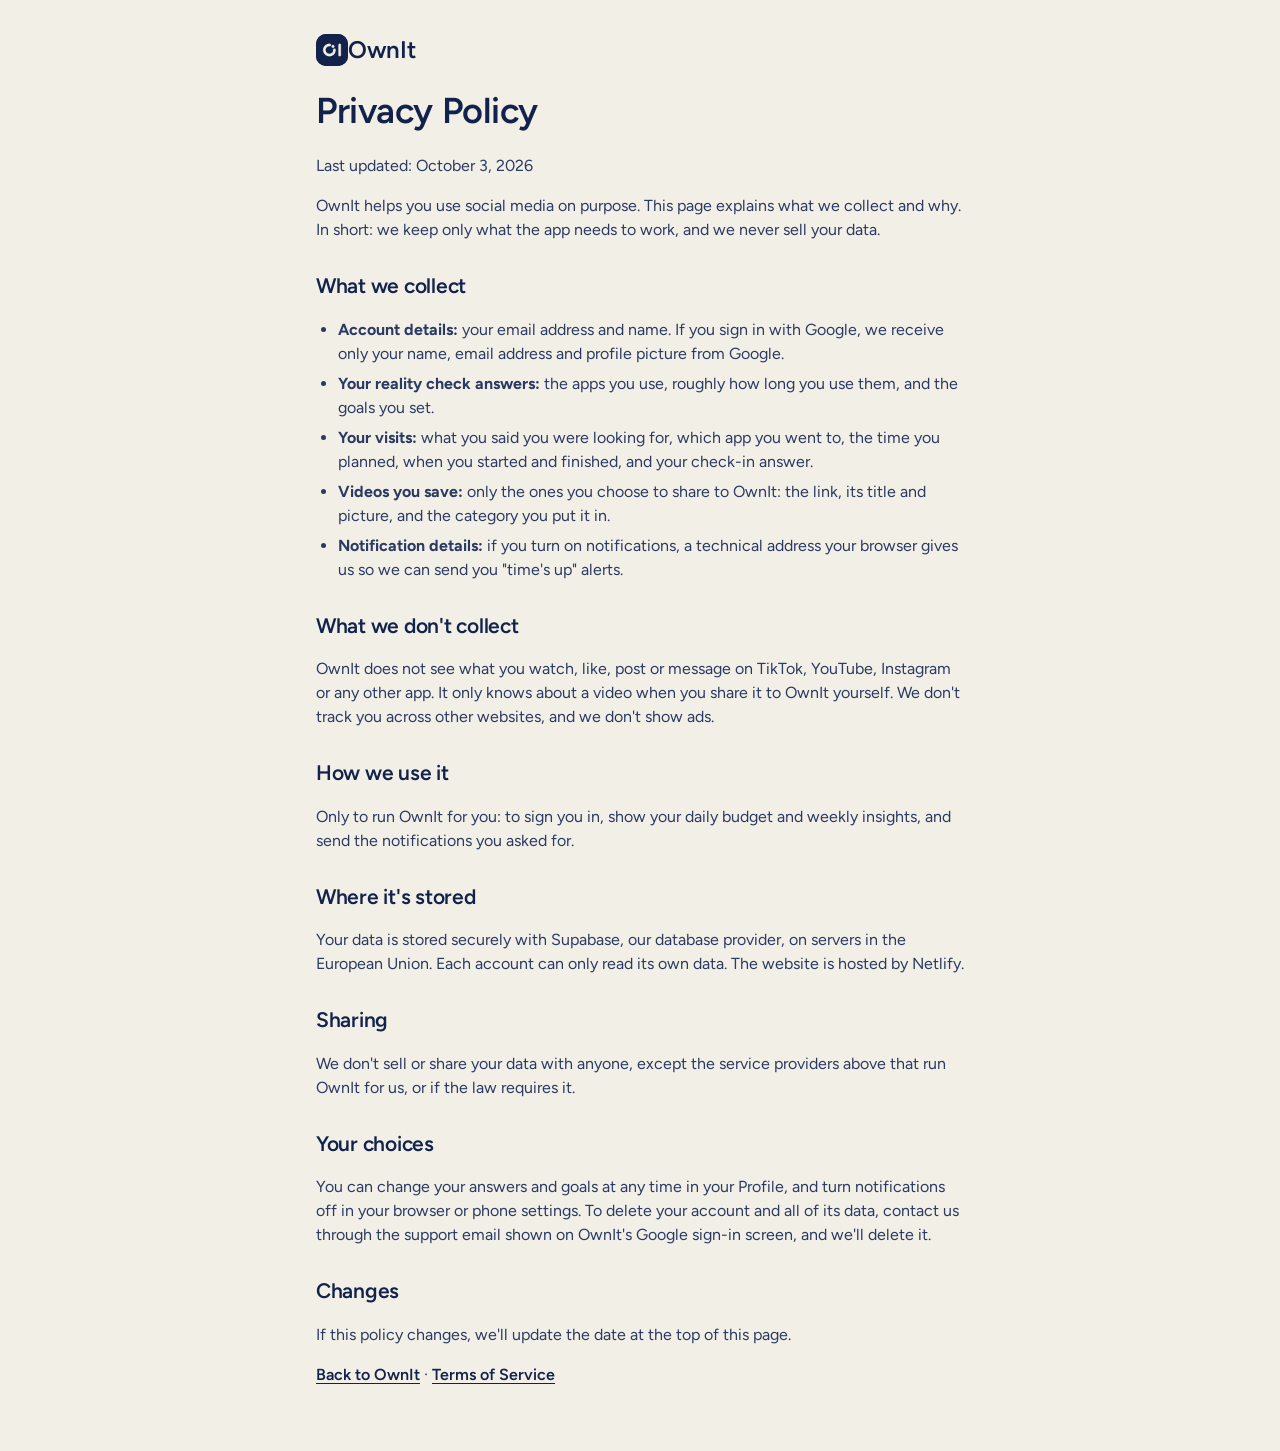
==== privacy.html @ 87439745 "OwnIt website: new look, moved from Netlify" ====
<!doctype html>
<html lang="en">
<head>
  <meta charset="utf-8">
  <meta name="viewport" content="width=device-width, initial-scale=1">
  <title>Privacy Policy · OwnIt</title>
  <link rel="icon" href="icon-192.png">
  <link rel="stylesheet" href="https://fonts.googleapis.com/css2?family=Fraunces:ital,opsz,wght@0,9..144,400;0,9..144,500;0,9..144,600;1,9..144,500&family=Figtree:wght@400;500;600;700&family=DM+Mono:wght@400;500&display=swap">
  <link rel="stylesheet" href="styles.css">
  <style>
    .doc { max-width: 680px; margin: 0 auto; padding: 32px 16px 64px; display: flex; flex-direction: column; gap: 16px; }
    .doc h1 { font-size: 36px; } .doc h2 { font-size: 21px; margin-top: 12px; }
    .doc p, .doc li { color: var(--ink-2); } .doc ul { margin: 0; padding-left: 22px; display: grid; gap: 6px; }
  </style>
</head>
<body>
  <main class="doc">
    <a class="logo" href="./"><span class="logo-mark"><img src="icon-192.png" alt="" width="32" height="32" style="border-radius:10px"></span>OwnIt</a>
    <h1>Privacy Policy</h1>
    <p class="muted">Last updated: October 3, 2026</p>
    <p>OwnIt helps you use social media on purpose. This page explains what we collect and why. In short: we keep only what the app needs to work, and we never sell your data.</p>

    <h2>What we collect</h2>
    <ul>
      <li><b>Account details:</b> your email address and name. If you sign in with Google, we receive only your name, email address and profile picture from Google.</li>
      <li><b>Your reality check answers:</b> the apps you use, roughly how long you use them, and the goals you set.</li>
      <li><b>Your visits:</b> what you said you were looking for, which app you went to, the time you planned, when you started and finished, and your check-in answer.</li>
      <li><b>Videos you save:</b> only the ones you choose to share to OwnIt: the link, its title and picture, and the category you put it in.</li>
      <li><b>Notification details:</b> if you turn on notifications, a technical address your browser gives us so we can send you "time's up" alerts.</li>
    </ul>

    <h2>What we don't collect</h2>
    <p>OwnIt does not see what you watch, like, post or message on TikTok, YouTube, Instagram or any other app. It only knows about a video when you share it to OwnIt yourself. We don't track you across other websites, and we don't show ads.</p>

    <h2>How we use it</h2>
    <p>Only to run OwnIt for you: to sign you in, show your daily budget and weekly insights, and send the notifications you asked for.</p>

    <h2>Where it's stored</h2>
    <p>Your data is stored securely with Supabase, our database provider, on servers in the European Union. Each account can only read its own data. The website is hosted by Netlify.</p>

    <h2>Sharing</h2>
    <p>We don't sell or share your data with anyone, except the service providers above that run OwnIt for us, or if the law requires it.</p>

    <h2>Your choices</h2>
    <p>You can change your answers and goals at any time in your Profile, and turn notifications off in your browser or phone settings. To delete your account and all of its data, contact us through the support email shown on OwnIt's Google sign-in screen, and we'll delete it.</p>

    <h2>Changes</h2>
    <p>If this policy changes, we'll update the date at the top of this page.</p>
    <p><a class="linkish" href="./">Back to OwnIt</a> · <a class="linkish" href="terms.html">Terms of Service</a></p>
  </main>
</body>
</html>
---- styles.css ----
:root {
  --bg: #F3F6F5;
  --surface: #FFFFFF;
  --surface-2: #EAF0EE;
  --surface-3: #DCE5E2;
  --ink: #0E1A18;
  --ink-2: #33433F;
  --muted: #62716C;
  --line: #D5DEDA;
  --brand: #0C6B65;
  --brand-hover: #09554F;
  --brand-ink: #FFFFFF;
  --brand-soft: #D2E9E5;
  --deep: #0A2E2C;
  --deep-2: #0F3B38;
  --deep-ink: #E8F3F0;
  --deep-muted: #9BBEB7;
  --sun: #C98118;
  --sun-soft: #FBEAD0;
  --good: #1E8A52;
  --mid: #CF8619;
  --bad: #C4473A;
  --bad-soft: #F8DEDA;
  --shadow-sm: 0 1px 2px rgba(14, 26, 24, .06);
  --shadow: 0 1px 2px rgba(14, 26, 24, .04), 0 18px 40px -20px rgba(10, 46, 44, .25);
  --display: "Fraunces", "Georgia", "Times New Roman", serif;
  --body: "Figtree", "Helvetica Neue", "Segoe UI", system-ui, sans-serif;
  --mono: "DM Mono", ui-monospace, "SFMono-Regular", Menlo, Consolas, monospace;
  --r-lg: 26px;
  --r: 16px;
  --r-sm: 12px;
}
@media (prefers-color-scheme: dark) {
  :root:not([data-theme="light"]) {
    color-scheme: dark;
    --bg: #0A1110;
    --surface: #111B19;
    --surface-2: #172321;
    --surface-3: #203029;
    --ink: #E6EFEC;
    --ink-2: #BCCBC6;
    --muted: #8A9C96;
    --line: #243431;
    --brand: #3FC2B2;
    --brand-hover: #62D4C6;
    --brand-ink: #04110F;
    --brand-soft: #12332F;
    --deep: #0C2523;
    --deep-2: #11302D;
    --deep-ink: #E8F3F0;
    --deep-muted: #8FB2AB;
    --sun: #F0B155;
    --sun-soft: #3A2A13;
    --good: #4FC985;
    --mid: #F0B155;
    --bad: #E57B6B;
    --bad-soft: #3A1C18;
    --shadow-sm: 0 1px 2px rgba(0, 0, 0, .35);
    --shadow: 0 1px 2px rgba(0, 0, 0, .3), 0 18px 40px -20px rgba(0, 0, 0, .7);
  }
}
:root[data-theme="dark"] {
  color-scheme: dark;
  --bg: #0A1110;
  --surface: #111B19;
  --surface-2: #172321;
  --surface-3: #203029;
  --ink: #E6EFEC;
  --ink-2: #BCCBC6;
  --muted: #8A9C96;
  --line: #243431;
  --brand: #3FC2B2;
  --brand-hover: #62D4C6;
  --brand-ink: #04110F;
  --brand-soft: #12332F;
  --deep: #0C2523;
  --deep-2: #11302D;
  --deep-ink: #E8F3F0;
  --deep-muted: #8FB2AB;
  --sun: #F0B155;
  --sun-soft: #3A2A13;
  --good: #4FC985;
  --mid: #F0B155;
  --bad: #E57B6B;
  --bad-soft: #3A1C18;
  --shadow-sm: 0 1px 2px rgba(0, 0, 0, .35);
  --shadow: 0 1px 2px rgba(0, 0, 0, .3), 0 18px 40px -20px rgba(0, 0, 0, .7);
}

*, *::before, *::after { box-sizing: border-box; }
[hidden] { display: none !important; }
html, body { height: 100%; }
#root { min-height: 100%; display: flex; flex-direction: column; }
#root > .auth, #root > .shell, #root > .center-screen { flex: 1; }
body {
  margin: 0;
  background: var(--bg);
  color: var(--ink);
  font-family: var(--body);
  font-size: 16px;
  line-height: 1.5;
  -webkit-font-smoothing: antialiased;
}
h1, h2, h3 { font-family: var(--display); font-weight: 600; margin: 0; text-wrap: balance; letter-spacing: -0.02em; font-optical-sizing: auto; }
p { margin: 0; }
button, input, textarea, a { font: inherit; color: inherit; }
button { cursor: pointer; }
:focus-visible { outline: 3px solid var(--brand); outline-offset: 2px; }
.num { font-family: var(--mono); font-variant-numeric: tabular-nums; }
.muted { color: var(--muted); }
.eyebrow { font-size: 12px; font-weight: 700; letter-spacing: .09em; text-transform: uppercase; color: var(--muted); }

/* ---------- buttons & inputs ---------- */
.btn {
  display: inline-flex; align-items: center; justify-content: center; gap: 10px;
  min-height: 50px; padding: 0 20px; border-radius: 14px; border: 1.5px solid transparent;
  font-weight: 600; font-size: 16px; text-decoration: none; white-space: nowrap;
  transition: background .15s, border-color .15s, transform .08s, color .15s;
}
.btn:active { transform: scale(.985); }
.btn[disabled] { opacity: .55; cursor: default; transform: none; }
.btn-primary { background: var(--brand); color: var(--brand-ink); box-shadow: 0 8px 20px -10px var(--brand); }
.btn-primary:hover:not([disabled]) { background: var(--brand-hover); }
.btn-outline { background: var(--surface); border-color: var(--line); color: var(--ink); }
.btn-outline:hover:not([disabled]) { border-color: var(--brand); }
.btn-quiet { background: transparent; color: var(--ink-2); min-height: 40px; padding: 0 12px; }
.btn-quiet:hover { color: var(--brand); }
.btn-block { width: 100%; }
.btn-danger { background: transparent; border-color: var(--line); color: var(--bad); }
.btn-danger:hover { border-color: var(--bad); }
.linkish { background: none; border: 0; padding: 0; color: var(--brand); font-weight: 600; text-decoration: underline; text-underline-offset: 3px; }

.field { display: flex; flex-direction: column; gap: 6px; }
.field label { font-size: 14px; font-weight: 600; color: var(--ink-2); }
.input {
  width: 100%; min-height: 50px; padding: 0 14px; border-radius: 12px;
  border: 1.5px solid var(--line); background: var(--surface); color: var(--ink); font-size: 16px;
  transition: border-color .15s, box-shadow .15s;
}
.input:focus { outline: none; border-color: var(--brand); box-shadow: 0 0 0 4px var(--brand-soft); }
.input::placeholder { color: var(--muted); opacity: .85; }

.alert { font-size: 14px; padding: 12px 14px; border-radius: 12px; }
.alert-error { background: var(--bad-soft); color: var(--bad); }
.alert-info { background: var(--brand-soft); color: var(--ink); }

.chips { display: flex; flex-wrap: wrap; gap: 8px; }
.chip {
  border: 1.5px solid var(--line); background: var(--surface); border-radius: 999px;
  padding: 8px 15px; font-size: 15px; font-weight: 600; transition: all .15s; font-variant-numeric: tabular-nums;
}
.chip:hover { border-color: var(--brand); }
.chip[aria-pressed="true"] { background: var(--brand); border-color: var(--brand); color: var(--brand-ink); }
.chip-soft { background: var(--surface-2); border-color: transparent; font-weight: 500; font-size: 14px; padding: 6px 12px; max-width: 100%; overflow: hidden; text-overflow: ellipsis; white-space: nowrap; }

.demo-banner {
  background: var(--sun-soft); color: var(--ink); font-size: 13px; text-align: center;
  padding: 8px 16px; padding-top: calc(8px + env(safe-area-inset-top, 0px));
}
.demo-banner strong { color: var(--sun); }

.spinner { width: 28px; height: 28px; border-radius: 50%; border: 3px solid var(--surface-3); border-top-color: var(--brand); animation: spin .8s linear infinite; }
@keyframes spin { to { transform: rotate(360deg); } }
.center-screen { min-height: 100%; display: grid; place-items: center; padding: 24px 16px; }

/* ---------- auth ---------- */
.auth { min-height: 100%; display: grid; grid-template-columns: 1fr; }
.auth-brand {
  background: var(--deep); color: var(--deep-ink);
  padding: 28px 20px 32px; display: flex; flex-direction: column; gap: 22px; position: relative; overflow: hidden;
}
.auth-brand::after {
  content: ""; position: absolute; right: -120px; top: -120px; width: 340px; height: 340px; border-radius: 50%;
  border: 1px solid rgba(255, 255, 255, .08); box-shadow: 0 0 0 40px rgba(255, 255, 255, .025), 0 0 0 80px rgba(255, 255, 255, .02);
  pointer-events: none;
}
.logo { display: inline-flex; align-items: center; gap: 10px; font-family: var(--display); font-weight: 600; font-size: 24px; letter-spacing: -0.03em; text-decoration: none; }
.logo-mark { width: 32px; height: 32px; border-radius: 10px; background: var(--brand); display: grid; place-items: center; color: var(--brand-ink); flex: none; }
.auth-brand .logo-mark { background: var(--deep-ink); color: var(--deep); }
.auth-headline { font-size: clamp(32px, 7vw, 54px); font-weight: 600; line-height: 1.02; letter-spacing: -0.035em; max-width: 14ch; }
.auth-headline em { font-style: normal; color: var(--sun); }
.auth-lede { color: var(--deep-muted); font-size: 17px; max-width: 42ch; }
.auth-steps { display: none; list-style: none; padding: 0; margin: 0; gap: 14px; flex-direction: column; }
.auth-steps li { display: flex; gap: 14px; align-items: flex-start; }
.auth-steps b { display: block; font-weight: 600; }
.auth-steps span { color: var(--deep-muted); font-size: 14px; }
.step-dot { width: 30px; height: 30px; border-radius: 50%; border: 1.5px solid rgba(255, 255, 255, .25); display: grid; place-items: center; font-family: var(--mono); font-size: 13px; flex: none; }

.phone-card {
  display: none; background: var(--deep-2); border: 1px solid rgba(255, 255, 255, .08); border-radius: 20px; padding: 18px;
  max-width: 340px; gap: 12px; flex-direction: column;
}
.phone-card .pc-top { display: flex; justify-content: space-between; align-items: center; font-size: 13px; color: var(--deep-muted); }
.phone-card .pc-q { font-family: var(--display); font-size: 20px; font-weight: 600; }
.phone-card .pc-bar { height: 6px; border-radius: 99px; background: rgba(255, 255, 255, .1); overflow: hidden; }
.phone-card .pc-bar i { display: block; height: 100%; width: 38%; background: var(--sun); border-radius: 99px; }
.phone-card .pc-time { font-family: var(--mono); font-size: 13px; color: var(--sun); }

.auth-panel { background: var(--bg); display: flex; justify-content: center; padding: 28px 16px 40px; }
.auth-form { width: 100%; max-width: 400px; display: flex; flex-direction: column; gap: 18px; }
.auth-form h2 { font-size: 28px; font-weight: 600; }
.tabs { display: grid; grid-template-columns: 1fr 1fr; background: var(--surface-2); border-radius: 14px; padding: 4px; }
.tab { border: 0; background: transparent; border-radius: 11px; min-height: 42px; font-weight: 600; color: var(--muted); }
.tab[aria-selected="true"] { background: var(--surface); color: var(--ink); box-shadow: var(--shadow-sm); }
.divider { display: flex; align-items: center; gap: 12px; color: var(--muted); font-size: 13px; }
.divider::before, .divider::after { content: ""; flex: 1; height: 1px; background: var(--line); }
.google-g { width: 20px; height: 20px; flex: none; }
.fineprint { font-size: 12.5px; color: var(--muted); text-align: center; }

@media (min-width: 920px) {
  .auth { grid-template-columns: 1.1fr 1fr; }
  .auth-brand { padding: 44px 56px; justify-content: space-between; min-height: 100vh; min-height: 100dvh; }
  .auth-steps { display: flex; }
  .phone-card { display: flex; }
  .auth-panel { align-items: center; padding: 48px; }
}

/* ---------- onboarding ---------- */
.onb { min-height: 100%; display: flex; flex-direction: column; max-width: 640px; margin: 0 auto; padding: 20px 16px 32px; gap: 28px; }
.onb-top { display: flex; align-items: center; gap: 14px; }
.progress { flex: 1; height: 6px; background: var(--surface-3); border-radius: 99px; overflow: hidden; }
.progress i { display: block; height: 100%; background: var(--brand); border-radius: 99px; transition: width .35s ease; }
.onb-count { font-family: var(--mono); font-size: 13px; color: var(--muted); }
.onb-body { flex: 1; display: flex; flex-direction: column; gap: 22px; }
.onb-title { font-size: clamp(28px, 6vw, 40px); font-weight: 600; line-height: 1.1; }
.onb-sub { color: var(--muted); font-size: 16px; max-width: 52ch; }
.options { display: grid; gap: 10px; }
.options.two { grid-template-columns: repeat(auto-fill, minmax(min(100%, 220px), 1fr)); }
.option {
  display: flex; align-items: center; gap: 14px; text-align: left; width: 100%;
  background: var(--surface); border: 1.5px solid var(--line); border-radius: var(--r); padding: 16px 18px;
  font-size: 17px; font-weight: 600; transition: border-color .15s, background .15s;
}
.option:hover { border-color: var(--brand); }
.option[aria-pressed="true"] { border-color: var(--brand); background: var(--brand-soft); }
.option .tick { width: 22px; height: 22px; border-radius: 7px; border: 1.5px solid var(--line); flex: none; display: grid; place-items: center; background: var(--surface); }
.option.radio .tick { border-radius: 50%; }
.option[aria-pressed="true"] .tick { background: var(--brand); border-color: var(--brand); color: var(--brand-ink); }
.onb-nav { display: flex; gap: 10px; justify-content: space-between; align-items: center; }
.onb-nav .btn-primary { min-width: 140px; }
.big-input { font-size: 22px; min-height: 64px; font-family: var(--display); font-weight: 600; }

.goal-picker { display: flex; flex-direction: column; gap: 16px; align-items: flex-start; }
.goal-value { font-family: var(--display); font-weight: 600; font-size: 64px; line-height: 1; letter-spacing: -0.04em; color: var(--brand); }
.goal-value small { font-size: 22px; color: var(--muted); font-weight: 600; letter-spacing: 0; margin-left: 6px; }

/* ---------- reality ---------- */
.reality { max-width: 760px; margin: 0 auto; padding: 24px 16px 48px; display: flex; flex-direction: column; gap: 22px; }
.reality-hero { background: var(--deep); color: var(--deep-ink); border-radius: var(--r-lg); padding: 28px 24px; display: flex; flex-direction: column; gap: 14px; }
.reality-hero .eyebrow { color: var(--deep-muted); }
.reality-big { font-family: var(--display); font-weight: 600; font-size: clamp(56px, 16vw, 104px); line-height: .9; letter-spacing: -0.05em; color: var(--sun); }
.reality-big small { font-size: .32em; letter-spacing: -0.01em; color: var(--deep-ink); margin-left: 8px; font-weight: 700; }
.reality-hero p { color: var(--deep-muted); font-size: 17px; max-width: 48ch; }
.reality-hero p strong { color: var(--deep-ink); }
.tag-pill { align-self: flex-start; font-size: 13px; font-weight: 700; padding: 6px 12px; border-radius: 99px; background: rgba(255, 255, 255, .1); color: var(--deep-ink); }
.grid-2 { display: grid; gap: 14px; grid-template-columns: repeat(auto-fit, minmax(min(100%, 260px), 1fr)); }
.insight { display: flex; gap: 14px; align-items: flex-start; }
.insight-icon { width: 36px; height: 36px; border-radius: 11px; background: var(--brand-soft); color: var(--brand); display: grid; place-items: center; flex: none; }
.insight p { color: var(--ink-2); }

/* ---------- app shell ---------- */
.shell { min-height: 100%; display: flex; }
.sidebar { display: none; }
.main { flex: 1; min-width: 0; display: flex; flex-direction: column; }
.topbar {
  position: sticky; top: env(safe-area-inset-top, 0px); z-index: 5; background: var(--bg);
  display: flex; align-items: center; justify-content: space-between; padding: 14px 16px; border-bottom: 1px solid transparent;
}
.topbar .logo { font-size: 21px; }
.topbar .logo-mark { width: 28px; height: 28px; border-radius: 9px; }
.avatar { width: 36px; height: 36px; border-radius: 50%; background: var(--brand-soft); color: var(--brand); display: grid; place-items: center; font-weight: 700; font-size: 14px; border: 0; flex: none; }
.content { width: 100%; max-width: 980px; margin: 0 auto; padding: 22px 16px calc(96px + env(safe-area-inset-bottom, 0px)); display: flex; flex-direction: column; gap: 18px; }
.page-title { font-size: clamp(26px, 5vw, 34px); font-weight: 600; }
.page-sub { color: var(--muted); margin-top: 4px; }

.tabbar {
  position: fixed; left: 0; right: 0; bottom: 0; z-index: 6; background: var(--surface); border-top: 1px solid var(--line);
  display: grid; grid-template-columns: repeat(4, 1fr); padding: 6px 8px calc(6px + env(safe-area-inset-bottom, 0px));
}
.tabbar button { background: none; border: 0; display: flex; flex-direction: column; align-items: center; gap: 3px; font-size: 12px; font-weight: 600; color: var(--muted); padding: 6px 0; border-radius: 12px; }
.tabbar button[aria-current="page"] { color: var(--brand); }

@media (min-width: 900px) {
  .sidebar {
    display: flex; flex-direction: column; gap: 28px; width: 248px; flex: none; padding: 24px 16px;
    border-right: 1px solid var(--line); background: var(--surface); position: sticky; top: 0; height: 100vh; height: 100dvh;
  }
  .nav { display: flex; flex-direction: column; gap: 4px; }
  .nav button { display: flex; align-items: center; gap: 12px; background: none; border: 0; text-align: left; padding: 11px 12px; border-radius: 12px; font-weight: 600; color: var(--ink-2); }
  .nav button:hover { background: var(--surface-2); }
  .nav button[aria-current="page"] { background: var(--brand-soft); color: var(--brand); }
  .side-user { margin-top: auto; display: flex; gap: 10px; align-items: center; padding: 10px; border-radius: 14px; background: var(--surface-2); min-width: 0; }
  .side-user div { min-width: 0; }
  .side-user b, .side-user small { display: block; overflow: hidden; text-overflow: ellipsis; white-space: nowrap; }
  .side-user small { color: var(--muted); font-size: 12.5px; }
  .topbar, .tabbar { display: none; }
  .content { padding: 36px 40px 56px; gap: 22px; }
}

/* ---------- cards ---------- */
.card { background: var(--surface); border: 1px solid transparent; box-shadow: var(--shadow-sm); border-radius: var(--r-lg); padding: 22px; display: flex; flex-direction: column; gap: 16px; min-width: 0; }
.card-head { display: flex; justify-content: space-between; align-items: center; gap: 10px; }
.card h3 { font-size: 18px; font-weight: 600; }
.home-grid { display: grid; gap: 18px; grid-template-columns: 1fr; }
@media (min-width: 1100px) { .home-grid { grid-template-columns: minmax(0, 1.55fr) minmax(0, 1fr); align-items: start; } }
.col { display: flex; flex-direction: column; gap: 18px; min-width: 0; }

.go-card { box-shadow: var(--shadow); padding: 22px; gap: 18px; }
.go-title { font-size: clamp(24px, 4.6vw, 30px); font-weight: 600; line-height: 1.15; }
.platforms { display: flex; gap: 8px; flex-wrap: wrap; }
.platform {
  display: inline-flex; align-items: center; gap: 8px; border: 1.5px solid var(--line); background: var(--surface);
  border-radius: 12px; padding: 8px 12px; font-weight: 600; font-size: 15px;
}
.platform[aria-pressed="true"] { border-color: var(--ink); background: var(--ink); color: var(--bg); }
.pf-dot { width: 10px; height: 10px; border-radius: 50%; flex: none; }
.search-box { display: flex; align-items: center; gap: 10px; background: var(--surface-2); border: 1.5px solid transparent; border-radius: 16px; padding: 0 16px; transition: border-color .15s, background .15s; }
.search-box:focus-within { border-color: var(--brand); background: var(--surface); }
.search-box svg { color: var(--muted); flex: none; }
.search-box input { flex: 1; min-width: 0; border: 0; background: transparent; outline: none; font-size: 18px; padding: 17px 0; color: var(--ink); }
.search-box input::placeholder { color: var(--muted); }
.row-between { display: flex; justify-content: space-between; align-items: baseline; gap: 10px; flex-wrap: wrap; }
.label { font-size: 14px; font-weight: 700; }
.hint { font-size: 13px; color: var(--muted); }
.field-error { color: var(--bad); font-size: 14px; margin-top: -8px; }

.scroll-row {
  display: flex; align-items: center; gap: 14px; width: 100%; text-align: left; background: var(--surface);
  border: 1px solid var(--line); border-radius: var(--r-lg); padding: 16px 18px;
}
.scroll-row:hover { border-color: var(--sun); }
.scroll-row .ico { width: 40px; height: 40px; border-radius: 12px; background: var(--sun-soft); color: var(--sun); display: grid; place-items: center; flex: none; }
.scroll-row .txt { flex: 1; min-width: 0; }
.scroll-row b { display: block; }
.scroll-row small { color: var(--muted); font-size: 13.5px; }

.budget { display: flex; gap: 18px; align-items: center; }
.ring { position: relative; width: 108px; height: 108px; flex: none; }
.ring svg { width: 100%; height: 100%; transform: rotate(-90deg); }
.ring .track { fill: none; stroke: var(--surface-3); stroke-width: 10; }
.ring .bar { fill: none; stroke: var(--brand); stroke-width: 10; stroke-linecap: round; transition: stroke-dashoffset .6s ease; }
.ring.over .bar { stroke: var(--bad); }
.ring.near .bar { stroke: var(--sun); }
.ring-label { position: absolute; inset: 0; display: grid; place-items: center; text-align: center; line-height: 1.1; }
.ring-label b { font-family: var(--mono); font-size: 24px; font-weight: 500; display: block; }
.ring-label small { font-size: 11.5px; color: var(--muted); }
.budget-text b { font-family: var(--display); font-size: 20px; }
.budget-text p { color: var(--muted); font-size: 14.5px; margin-top: 4px; }

.extra-hour { background: var(--deep); color: var(--deep-ink); border: 0; }
.extra-hour .eyebrow { color: var(--deep-muted); }
.extra-hour p.big { font-family: var(--display); font-size: 22px; font-weight: 600; line-height: 1.2; }
.extra-hour p.small { color: var(--deep-muted); font-size: 14px; }

.list { list-style: none; padding: 0; margin: 0; display: flex; flex-direction: column; }
.list li { display: grid; grid-template-columns: auto 1fr auto; gap: 12px; align-items: center; padding: 12px 0; border-top: 1px solid var(--line); }
.list li:first-child { border-top: 0; padding-top: 0; }
.list li:last-child { padding-bottom: 0; }
.list .what { min-width: 0; }
.list .what b { display: block; font-weight: 600; overflow: hidden; text-overflow: ellipsis; white-space: nowrap; }
.list .what small { color: var(--muted); font-size: 13px; }
.list .right { font-family: var(--mono); font-size: 13px; color: var(--muted); font-variant-numeric: tabular-nums; text-align: right; }
.outcome-dot { width: 12px; height: 12px; border-radius: 50%; flex: none; }
.o-found { background: var(--good); }
.o-partly { background: var(--mid); }
.o-distracted { background: var(--bad); }
.o-open { background: var(--surface-3); }
.empty { color: var(--muted); font-size: 15px; padding: 6px 0; }

/* ---------- visit & check-in ---------- */
.visit { max-width: 560px; width: 100%; margin: 0 auto; align-items: center; text-align: center; gap: 20px; padding: 28px 22px; box-shadow: var(--shadow); }
.visit-intent { font-family: var(--display); font-size: clamp(24px, 5vw, 30px); font-weight: 600; line-height: 1.2; overflow-wrap: anywhere; }
.big-ring { position: relative; width: min(260px, 68vw); aspect-ratio: 1; max-width: 100%; }
.big-ring svg { width: 100%; height: 100%; transform: rotate(-90deg); }
.big-ring .track { fill: none; stroke: var(--surface-3); stroke-width: 9; }
.big-ring .bar { fill: none; stroke: var(--brand); stroke-width: 9; stroke-linecap: round; transition: stroke-dashoffset 1s linear, stroke .3s; }
.big-ring.low .bar { stroke: var(--sun); }
.big-ring .inner { position: absolute; inset: 0; display: flex; flex-direction: column; justify-content: center; align-items: center; gap: 2px; }
.countdown { font-family: var(--mono); font-weight: 500; font-size: clamp(44px, 13vw, 60px); letter-spacing: -0.02em; line-height: 1; font-variant-numeric: tabular-nums; }
.big-ring.low .countdown { color: var(--sun); }
.visit-actions { display: grid; grid-template-columns: 1fr 1fr; gap: 10px; width: 100%; }
.visit-actions .btn { padding: 0 10px; }

.checkin { max-width: 560px; width: 100%; margin: 0 auto; gap: 18px; padding: 28px 22px; box-shadow: var(--shadow); }
.checkin h2 { font-size: clamp(28px, 6vw, 34px); font-weight: 600; line-height: 1.1; }
.timing { font-size: 14.5px; padding: 11px 14px; border-radius: 12px; background: var(--surface-2); }
.timing.over { background: var(--sun-soft); }
.answers { display: flex; flex-direction: column; gap: 10px; }
.answer { display: flex; align-items: center; gap: 14px; width: 100%; text-align: left; background: var(--surface-2); border: 1.5px solid transparent; border-radius: var(--r); padding: 17px 18px; font-size: 17px; font-weight: 600; }
.answer:hover { border-color: var(--brand); }
.answer .outcome-dot { width: 14px; height: 14px; }

/* ---------- insights ---------- */
.stat-grid { display: grid; gap: 12px; grid-template-columns: repeat(2, minmax(0, 1fr)); }
@media (min-width: 720px) { .stat-grid { grid-template-columns: repeat(4, minmax(0, 1fr)); } }
.stat { background: var(--surface); border: 1px solid transparent; box-shadow: var(--shadow-sm); border-radius: var(--r); padding: 16px; display: flex; flex-direction: column; gap: 4px; }
.stat b { font-family: var(--display); font-size: 30px; font-weight: 600; letter-spacing: -0.03em; line-height: 1.05; font-variant-numeric: tabular-nums; }
.stat b.accent { color: var(--brand); }
.stat span { font-size: 13px; color: var(--muted); }
.chart { width: 100%; height: auto; display: block; overflow: visible; }
.chart text { fill: var(--muted); font-family: var(--body); font-size: 11px; }
.chart .gridline { stroke: var(--line); stroke-width: 1; }
.chart .goal-line { stroke: var(--sun); stroke-width: 1.5; stroke-dasharray: 4 4; }
.chart .goal-label { fill: var(--sun); font-weight: 700; }
.chart .bar-fill { fill: var(--brand); }
.chart .bar-over { fill: var(--bad); }
.chart .today-label { fill: var(--ink); font-weight: 700; }
.stack { display: flex; height: 14px; border-radius: 99px; overflow: hidden; background: var(--surface-3); }
.stack i { display: block; height: 100%; }
.legend { display: flex; gap: 16px; flex-wrap: wrap; font-size: 13px; color: var(--muted); }
.legend span { display: inline-flex; align-items: center; gap: 7px; }
.legend .outcome-dot { width: 10px; height: 10px; }

/* ---------- profile ---------- */
.profile-head { display: flex; gap: 16px; align-items: center; }
.profile-head .avatar { width: 64px; height: 64px; font-size: 22px; }
.profile-head b { font-family: var(--display); font-size: 22px; display: block; }
.kv { display: grid; grid-template-columns: minmax(0, 1fr); gap: 0; }
.kv > div { display: flex; justify-content: space-between; gap: 16px; padding: 12px 0; border-top: 1px solid var(--line); }
.kv > div:first-child { border-top: 0; padding-top: 0; }
.kv dt { color: var(--muted); font-size: 14.5px; }
.kv dd { margin: 0; font-weight: 600; text-align: right; font-size: 14.5px; min-width: 0; overflow-wrap: anywhere; }

.toast {
  position: fixed; left: 50%; bottom: calc(86px + env(safe-area-inset-bottom, 0px)); transform: translateX(-50%); z-index: 20;
  background: var(--ink); color: var(--bg); padding: 12px 18px; border-radius: 14px; font-size: 14.5px; font-weight: 500;
  max-width: calc(100% - 32px); box-shadow: var(--shadow); animation: rise .25s ease;
}
@media (min-width: 900px) { .toast { bottom: 28px; } }
@keyframes rise { from { opacity: 0; transform: translate(-50%, 8px); } to { opacity: 1; transform: translate(-50%, 0); } }
.fade-in { animation: fade .3s ease; }
@keyframes fade { from { transform: translateY(6px); } to { transform: none; } }

@media (prefers-reduced-motion: reduce) {
  *, *::before, *::after { animation: none !important; transition: none !important; }
}


/* ---------- calmer home ---------- */
.home { width: 100%; max-width: 600px; margin: 0 auto; display: flex; flex-direction: column; gap: 22px; }
.hello .eyebrow { color: var(--sun); }
.hello-name { font-size: clamp(38px, 9vw, 54px); font-weight: 500; line-height: 1.02; margin-top: 4px; letter-spacing: -0.03em; overflow-wrap: anywhere; }
.budget-line { display: flex; align-items: center; gap: 14px; margin-top: 16px; font-size: 14px; color: var(--muted); }
.budget-line b { color: var(--ink); font-weight: 600; }
.budget-bar { flex: 1; height: 6px; background: var(--surface-3); border-radius: 99px; overflow: hidden; }
.budget-bar i { display: block; height: 100%; background: var(--sun); border-radius: 99px; transition: width .6s ease; }
.budget-bar.over i { background: var(--bad); }
.go { background: var(--surface); border-radius: 30px; padding: 24px 22px; box-shadow: var(--shadow); display: flex; flex-direction: column; gap: 18px; }
.go h2 { font-size: clamp(24px, 6vw, 30px); font-weight: 500; line-height: 1.15; }
.seg { display: inline-flex; flex-wrap: wrap; background: var(--surface-2); border-radius: 14px; padding: 4px; gap: 2px; align-self: flex-start; max-width: 100%; }
.seg-btn { border: 0; background: transparent; border-radius: 10px; padding: 8px 13px; font-weight: 600; font-size: 14px; color: var(--muted); display: inline-flex; align-items: center; gap: 7px; font-variant-numeric: tabular-nums; transition: background .15s, color .15s; }
.seg-btn:hover { color: var(--ink); }
.seg-btn[aria-pressed="true"] { background: var(--surface); color: var(--ink); box-shadow: var(--shadow-sm); }
.go .search-box { border-radius: 18px; }
.go .search-box input { font-size: 18px; padding: 18px 0; }
.go-row { display: flex; gap: 10px; align-items: center; flex-wrap: wrap; }
.go-row .seg { flex: 1 1 auto; align-self: auto; }
.go-row .seg-btn { flex: 1; justify-content: center; }
.go-btn { flex: 1 1 140px; min-height: 52px; font-size: 17px; }
.recent { display: flex; flex-wrap: wrap; gap: 6px; margin-top: -6px; }
.recent .chip-soft { background: transparent; border: 1px solid var(--line); color: var(--ink-2); }
.quiet-link { align-self: center; background: none; border: 0; color: var(--muted); font-weight: 600; font-size: 15px; display: inline-flex; gap: 8px; align-items: center; padding: 10px 14px; border-radius: 12px; }
.quiet-link:hover { color: var(--brand); background: var(--surface-2); }
.free-panel { background: var(--surface); border-radius: 24px; padding: 20px; box-shadow: var(--shadow-sm); display: flex; flex-direction: column; gap: 14px; }
.free-panel h3 { font-size: 20px; font-weight: 500; }
.notify-banner { display: flex; align-items: center; gap: 14px; flex-wrap: wrap; background: var(--sun-soft); border-radius: 20px; padding: 14px 16px; }
.notify-banner .nb-icon { width: 36px; height: 36px; border-radius: 12px; background: var(--surface); color: var(--sun); display: grid; place-items: center; flex: none; }
.notify-banner .nb-text { flex: 1 1 200px; min-width: 0; }
.notify-banner b { display: block; font-size: 15px; }
.notify-banner span { font-size: 13.5px; color: var(--ink-2); }
.notify-banner .btn { min-height: 40px; padding: 0 16px; font-size: 14px; }
.notify-wrap { width: 100%; max-width: 560px; margin: 0 auto; }
.section-head { display: flex; justify-content: space-between; align-items: baseline; }
.section-head h2 { font-size: 22px; font-weight: 500; }
.today { display: flex; flex-direction: column; gap: 10px; }
.today .list { background: var(--surface); border-radius: 22px; padding: 16px 18px; box-shadow: var(--shadow-sm); }
.go > .seg:first-child { align-self: stretch; flex-wrap: nowrap; }
.go > .seg:first-child .seg-btn { flex: 1 1 0; justify-content: center; padding: 8px 6px; min-width: 0; white-space: nowrap; }
@media (max-width: 380px) { .go > .seg:first-child .pf-dot { display: none; } }

/* =====================================================================
   Landing story (signed-out visitors): one cinematic dark look
   ===================================================================== */
.lp {
  --lp-bg: #12224A; --lp-bg-2: #1A2B59; --lp-ink: #F2EFE6; --lp-muted: #A3AECF;
  --lp-teal: #B9C7F5; --lp-deep: #263A72; --lp-gold: #F2EFE6; --lp-line: rgba(242, 239, 230, .14);
  background: var(--lp-bg); color: var(--lp-ink); overflow-x: hidden; position: relative; flex: 1;
}
.lp em { font-style: italic; color: var(--lp-gold); }
.lp-nav {
  position: fixed; top: env(safe-area-inset-top, 0px); left: 0; right: 0; z-index: 10; display: flex; justify-content: space-between; align-items: center;
  padding: 16px 20px; background: linear-gradient(var(--lp-bg), rgba(18, 34, 74, 0)); pointer-events: none;
}
.lp-nav > * { pointer-events: auto; }
.lp-logo { color: var(--lp-ink); font-size: 22px; }
.lp-logo .logo-mark { background: var(--lp-deep); color: #fff; }
.lp-signin { background: rgba(232, 243, 240, .08); color: var(--lp-ink); border: 1px solid var(--lp-line); border-radius: 999px; padding: 9px 18px; font-weight: 600; backdrop-filter: blur(8px); }
.lp-signin:hover { background: rgba(232, 243, 240, .16); }
.lp-kicker { font-size: 12.5px; font-weight: 700; letter-spacing: .16em; text-transform: uppercase; color: var(--lp-gold); margin-bottom: 14px; }
.lp-h1 { font-family: var(--display); font-weight: 500; font-size: clamp(42px, 9vw, 96px); line-height: .98; letter-spacing: -0.035em; color: var(--lp-ink); }
.lp-h2 { font-family: var(--display); font-weight: 500; font-size: clamp(34px, 6.5vw, 68px); line-height: 1.02; letter-spacing: -0.03em; color: var(--lp-ink); }
.lp-p { color: var(--lp-muted); font-size: clamp(17px, 2.2vw, 20px); line-height: 1.55; max-width: 44ch; }

/* hero */
.lp-hero { position: relative; min-height: min(100svh, 900px); display: grid; place-items: center; text-align: center; padding: 110px 16px 90px; overflow: hidden;
  background: radial-gradient(60% 50% at 50% 45%, rgba(70, 100, 190, .45), transparent 70%), var(--lp-bg); }
#lp-canvas, .lp-fallback { position: absolute; inset: 0; width: 100%; height: 100%; }
.lp-fallback { display: grid; place-items: center; opacity: .45; }
.lp-fallback svg { width: min(90vw, 720px); }
.lp.three-on .lp-fallback { display: none; }
.lp-hero-text { position: relative; z-index: 2; display: flex; flex-direction: column; align-items: center; gap: 18px; max-width: 900px; }
.lp-w { display: inline-block; opacity: 0; transform: translateY(.5em) rotate(4deg); animation: lp-word .9s cubic-bezier(.2, .8, .2, 1) forwards; animation-delay: calc(.35s + var(--i) * .12s); }
@keyframes lp-word { to { opacity: 1; transform: none; } }
.lp-late { opacity: 0; animation: lp-fade 1.2s ease forwards 1.6s; font-size: clamp(19px, 2.6vw, 26px); color: var(--lp-muted); font-family: var(--display); font-style: italic; }
@keyframes lp-fade { to { opacity: 1; } }
.lp-scroll-cue { position: absolute; bottom: 28px; left: 50%; transform: translateX(-50%); z-index: 2; font-size: 12px; letter-spacing: .2em; text-transform: uppercase; color: var(--lp-muted); display: flex; flex-direction: column; align-items: center; gap: 10px; }
.lp-scroll-cue span { width: 22px; height: 36px; border: 1.5px solid var(--lp-muted); border-radius: 12px; position: relative; }
.lp-scroll-cue span::after { content: ""; position: absolute; left: 50%; top: 7px; width: 3px; height: 7px; margin-left: -1.5px; border-radius: 2px; background: var(--lp-gold); animation: lp-cue 1.6s ease-in-out infinite; }
@keyframes lp-cue { 0% { transform: translateY(0); opacity: 1; } 80% { transform: translateY(12px); opacity: 0; } 100% { opacity: 0; } }

/* sections */
.lp-sec { position: relative; padding: clamp(90px, 14vw, 170px) 16px; max-width: 1180px; margin: 0 auto; }
.reveal { opacity: 0; transform: translateY(40px); transition: opacity 1s ease, transform 1s cubic-bezier(.2, .8, .2, 1); transition-delay: calc(var(--d, 0) * .15s); }
.reveal.in { opacity: 1; transform: none; }

/* the endless feed */
.lp-feed { display: grid; gap: 48px; align-items: center; grid-template-columns: 1fr; }
@media (min-width: 860px) { .lp-feed { grid-template-columns: 1.1fr .9fr; } }
.lp-copy { display: flex; flex-direction: column; gap: 20px; }
.lp-timer { font-size: 15px; color: var(--lp-muted); }
.lp-timer b { font-family: var(--mono); color: var(--lp-gold); font-size: 18px; font-weight: 500; }
.lp-phone { justify-self: center; width: min(300px, 78vw); aspect-ratio: 9 / 18.5; max-width: 100%; border-radius: 44px; padding: 12px; background: #0B1736; box-shadow: 0 0 0 1px var(--lp-line), 0 40px 90px -30px rgba(185, 199, 245, .35); transform: rotate(-4deg); }
.lp-phone-screen { height: 100%; border-radius: 34px; overflow: hidden; background: #0B1715; position: relative; }
.lp-phone-screen::after { content: ""; position: absolute; inset: 0; background: linear-gradient(#0B1715, transparent 18%, transparent 80%, #0B1715); pointer-events: none; }
.lp-feedtrack { display: flex; flex-direction: column; gap: 10px; padding: 10px; animation: lp-scrollfeed 14s linear infinite; }
@keyframes lp-scrollfeed { to { transform: translateY(-50%); } }
.lp-post { border-radius: 18px; padding: 10px; background: rgba(232, 243, 240, .05); display: flex; flex-direction: column; gap: 8px; flex: none; }
.lp-post-top { display: flex; align-items: center; gap: 8px; }
.lp-post-top i { width: 22px; height: 22px; border-radius: 50%; background: var(--c); }
.lp-post-top span { height: 7px; width: 60px; border-radius: 4px; background: rgba(232, 243, 240, .18); }
.lp-post-img { height: var(--h); border-radius: 12px; background: linear-gradient(135deg, var(--c), rgba(18, 34, 74, .6)); position: relative; }
.lp-post-img::after { content: "♥ " attr(data-likes); position: absolute; right: 8px; bottom: 6px; font-size: 10px; color: #fff; font-weight: 700; }

/* the cost */
.lp-cost { text-align: center; display: flex; flex-direction: column; align-items: center; }
.lp-stats { display: grid; gap: 34px; grid-template-columns: 1fr; width: 100%; margin-top: 10px; }
@media (min-width: 860px) { .lp-stats { grid-template-columns: repeat(3, 1fr); } }
.lp-stat { display: flex; flex-direction: column; gap: 10px; align-items: center; }
.lp-stat b { font-family: var(--display); font-weight: 500; font-size: clamp(56px, 10vw, 104px); line-height: 1; letter-spacing: -0.04em; color: var(--lp-ink); font-variant-numeric: tabular-nums; white-space: nowrap; }
.lp-stat:nth-child(3) b { color: var(--lp-gold); }
.lp-stat span { color: var(--lp-muted); font-size: 16px; max-width: 24ch; }
.lp-source { margin-top: 44px; font-size: 12.5px; color: rgba(147, 179, 172, .75); }

/* the turn: the loop breaks */
.lp-turn { text-align: center; display: flex; flex-direction: column; align-items: center; gap: 26px; }
.lp-turn-loop svg { width: min(70vw, 340px); overflow: visible; }
.lp-turn-loop .right { transition: stroke-dashoffset 1.4s cubic-bezier(.7, 0, .2, 1) .2s; }
.lp-turn-loop .dot { transform-box: fill-box; transform-origin: center; transform: scale(0); transition: transform .5s cubic-bezier(.3, 1.6, .5, 1) 1.3s; }
.lp-turn-loop.broken .right { stroke-dashoffset: 38; }
.lp-turn-loop.broken .dot { transform: scale(1); animation: lp-fly 3.2s ease-in-out 1.9s infinite alternate; }
@keyframes lp-fly { to { transform: translate(6px, -8px) scale(1.15); } }
.loop-draw { stroke-dasharray: 100; stroke-dashoffset: 100; animation: lp-draw 2.4s cubic-bezier(.6, 0, .2, 1) forwards .2s; }
@keyframes lp-draw { to { stroke-dashoffset: 0; } }

/* meet OwnIt */
.lp-meet { display: flex; flex-direction: column; gap: 56px; }
.lp-meet-head { display: flex; flex-direction: column; align-items: center; text-align: center; gap: 18px; }
.lp-meet-mark { width: 88px; height: 88px; border-radius: 26px; background: var(--lp-deep); display: grid; place-items: center; color: #fff; box-shadow: 0 0 60px rgba(185, 199, 245, .45); animation: lp-glow 3s ease-in-out infinite alternate; }
.lp-meet-mark svg { width: 56px; height: 56px; }
@keyframes lp-glow { to { box-shadow: 0 0 100px rgba(185, 199, 245, .7); } }
.lp-steps { display: grid; gap: 18px; grid-template-columns: 1fr; }
@media (min-width: 860px) { .lp-steps { grid-template-columns: repeat(3, 1fr); } }
.lp-step { background: linear-gradient(180deg, rgba(232, 243, 240, .06), rgba(232, 243, 240, .02)); border: 1px solid var(--lp-line); border-radius: 28px; padding: 26px; display: flex; flex-direction: column; gap: 10px; min-width: 0; transition: transform .4s ease, border-color .4s ease; }
.lp-step:hover { transform: translateY(-6px); border-color: rgba(185, 199, 245, .5); }
.lp-step-n { font-family: var(--mono); color: var(--lp-gold); font-size: 14px; }
.lp-step h3 { font-family: var(--display); font-weight: 500; font-size: 26px; color: var(--lp-ink); }
.lp-step p { color: var(--lp-muted); font-size: 15.5px; }
.lp-demo { margin-top: 14px; height: 120px; border-radius: 18px; background: rgba(18, 34, 74, .6); display: grid; place-items: center; position: relative; overflow: hidden; }
.lp-typed { font-family: var(--mono); font-size: 15px; color: var(--lp-ink); white-space: nowrap; overflow: hidden; border-right: 2px solid var(--lp-gold); width: 0; animation: lp-type 4.5s steps(18) infinite, lp-caret .7s step-end infinite; max-width: 90%; }
@keyframes lp-type { 0%, 10% { width: 0; } 55%, 90% { width: 18ch; } 100% { width: 0; } }
@keyframes lp-caret { 50% { border-color: transparent; } }
.lp-demo-ring svg { width: 92px; height: 92px; transform: rotate(-90deg); }
.lp-demo-ring .t { fill: none; stroke: rgba(232, 243, 240, .1); stroke-width: 8; }
.lp-demo-ring .b { fill: none; stroke: var(--lp-teal); stroke-width: 8; stroke-linecap: round; stroke-dasharray: 251.3; animation: lp-drain 6s linear infinite; }
@keyframes lp-drain { 0% { stroke-dashoffset: 0; stroke: var(--lp-teal); } 80% { stroke: var(--lp-teal); } 100% { stroke-dashoffset: 251.3; stroke: var(--lp-gold); } }
.lp-demo-ring b { position: absolute; font-family: var(--mono); font-weight: 500; font-size: 18px; }
.lp-bubble { background: var(--lp-teal); color: #04110F; font-weight: 700; padding: 12px 18px; border-radius: 18px 18px 18px 4px; animation: lp-pop 3.5s cubic-bezier(.3, 1.6, .5, 1) infinite; }
@keyframes lp-pop { 0%, 15% { transform: scale(0); } 30%, 85% { transform: scale(1); } 100% { transform: scale(0); } }

/* call to action */
.lp-cta { text-align: center; display: flex; flex-direction: column; align-items: center; gap: 26px; max-width: none; overflow: hidden;
  background: radial-gradient(50% 60% at 50% 60%, rgba(242, 239, 230, .14), transparent 70%); }
#lp-sparks { position: absolute; inset: 0; width: 100%; height: 100%; pointer-events: none; }
.lp-cta > *:not(canvas) { position: relative; z-index: 1; }
.lp-cta-row { display: flex; flex-direction: column; align-items: center; gap: 14px; }
.lp-btn { background: var(--lp-gold); color: #12224A; font-size: 18px; min-height: 60px; padding: 0 36px; border-radius: 999px; box-shadow: 0 16px 50px -12px rgba(242, 239, 230, .6); transition: transform .2s ease, box-shadow .2s ease; }
.lp-btn:hover { transform: translateY(-2px) scale(1.02); box-shadow: 0 22px 60px -12px rgba(242, 239, 230, .75); }
.lp-link { background: none; border: 0; color: var(--lp-muted); font-weight: 600; text-decoration: underline; text-underline-offset: 4px; }
.lp-foot { text-align: center; padding: 30px 16px 40px; font-size: 13px; color: var(--lp-muted); border-top: 1px solid var(--lp-line); }
.lp-foot a { color: inherit; }
.auth-back { align-self: flex-start; }

@media (prefers-reduced-motion: reduce) {
  .reveal, .lp-w, .lp-late { opacity: 1 !important; transform: none !important; }
  .lp-feedtrack, .lp-typed { animation: none !important; width: auto; }
  .loop-draw { stroke-dashoffset: 0 !important; }
}

/* interactive questions */
.lp-quiz { display: flex; flex-direction: column; align-items: center; text-align: center; gap: 36px; }
.lp-quiz-head { display: flex; flex-direction: column; align-items: center; }
.lp-quiz-stage { position: relative; width: 100%; max-width: 640px; min-height: 340px; display: grid; }
.lp-q { grid-area: 1 / 1; display: flex; flex-direction: column; align-items: center; justify-content: center; gap: 26px; padding: 36px 24px; border-radius: 32px;
  background: linear-gradient(180deg, rgba(232, 243, 240, .07), rgba(232, 243, 240, .02)); border: 1px solid var(--lp-line);
  opacity: 0; visibility: hidden; transform: translateY(30px) scale(.96); transition: opacity .5s ease, transform .6s cubic-bezier(.2, .8, .2, 1), visibility 0s linear .6s; }
.lp-q.active { opacity: 1; visibility: visible; transform: none; transition: opacity .5s ease, transform .6s cubic-bezier(.2, .8, .2, 1), visibility 0s; }
.lp-q.out-yes { transform: translateX(-60%) rotate(-8deg); }
.lp-q.out-no { transform: translateX(60%) rotate(8deg); }
.lp-q.out-some { transform: translateY(-40px) scale(.9); }
.lp-q-n { font-family: var(--mono); font-size: 14px; color: var(--lp-gold); }
.lp-q-text { font-family: var(--display); font-weight: 500; font-size: clamp(26px, 4.6vw, 38px); line-height: 1.15; letter-spacing: -0.02em; color: var(--lp-ink); max-width: 20ch; text-wrap: balance; }
.lp-q-answers { display: flex; gap: 10px; flex-wrap: wrap; justify-content: center; }
.lp-ans { min-width: 108px; min-height: 52px; padding: 0 22px; border-radius: 999px; border: 1.5px solid var(--lp-line); background: rgba(232, 243, 240, .04); color: var(--lp-ink); font-weight: 600; font-size: 16px; transition: transform .15s ease, background .2s, border-color .2s; }
.lp-ans:hover { transform: translateY(-2px); border-color: var(--lp-teal); background: rgba(185, 199, 245, .12); }
.lp-ans.yes:hover { border-color: var(--lp-gold); background: rgba(242, 239, 230, .14); }
.lp-dots { display: flex; gap: 8px; transition: opacity .4s; }
.lp-dots.hide { opacity: 0; }
.lp-dots i { width: 8px; height: 8px; border-radius: 50%; background: rgba(232, 243, 240, .2); transition: background .3s, transform .3s; }
.lp-dots i.on { background: var(--lp-gold); transform: scale(1.2); }
.lp-result { gap: 18px; }
.lp-score { display: flex; align-items: baseline; gap: 10px; }
.lp-score b { font-family: var(--display); font-weight: 500; font-size: clamp(72px, 14vw, 120px); line-height: 1; color: var(--lp-gold); }
.lp-score span { color: var(--lp-muted); font-size: 16px; }
.lp-result .lp-p { margin: 0 auto; max-width: 38ch; }
.lp-btn.small { font-size: 16px; min-height: 52px; padding: 0 26px; }

/* research facts */
.lp-research { display: flex; flex-direction: column; gap: 48px; }
.lp-research-head { display: flex; flex-direction: column; align-items: center; text-align: center; gap: 16px; }
.lp-facts { display: grid; gap: 16px; grid-template-columns: 1fr; }
@media (min-width: 720px) { .lp-facts { grid-template-columns: repeat(2, 1fr); } }
@media (min-width: 1100px) { .lp-facts { grid-template-columns: repeat(4, 1fr); } }
.lp-fact { border-radius: 28px; padding: 28px 24px; background: linear-gradient(180deg, rgba(232, 243, 240, .06), rgba(232, 243, 240, .015)); border: 1px solid var(--lp-line); display: flex; flex-direction: column; gap: 14px; min-width: 0; }
.lp-fact b { font-family: var(--display); font-weight: 500; font-size: clamp(52px, 7vw, 72px); line-height: 1; letter-spacing: -0.035em; color: var(--lp-ink); white-space: nowrap; font-variant-numeric: tabular-nums; }
.lp-fact:nth-child(2) b, .lp-fact:nth-child(4) b { color: var(--lp-gold); }
.lp-fact p { color: var(--lp-muted); font-size: 16px; line-height: 1.5; }
.lp-fact p strong, .lp-turn .lp-p strong { color: var(--lp-ink); font-weight: 600; }
.lp-fact small { margin-top: auto; font-size: 12.5px; color: rgba(147, 179, 172, .75); }
@media (prefers-reduced-motion: reduce) { .lp-q { transition: none !important; } }

/* ===== landing v3 ===== */
/* hero: a wall of endless feeds */
.lp-hero { background: radial-gradient(55% 45% at 50% 50%, rgba(18, 34, 74, .92), rgba(18, 34, 74, .55) 60%, rgba(18, 34, 74, .2)), var(--lp-bg); }
.lp-wall { position: absolute; inset: -20% -10%; display: flex; gap: 18px; justify-content: center; transform: perspective(1100px) rotateX(28deg) rotateZ(-10deg) scale(1.15); opacity: .38; pointer-events: none;
  mask-image: radial-gradient(70% 60% at 50% 50%, transparent 18%, #000 70%); -webkit-mask-image: radial-gradient(70% 60% at 50% 50%, transparent 18%, #000 70%); }
.lp-col { width: 210px; flex: none; overflow: hidden; }
.lp-col .lp-feedtrack { animation-duration: var(--s); animation-delay: var(--o); }
.lp-hero-text { gap: 10px; }
.lp-hero-num { font-family: var(--display); font-weight: 500; line-height: .9; letter-spacing: -0.05em; display: flex; align-items: baseline; gap: .12em; }
.lp-hero-num b { font-size: clamp(120px, 26vw, 260px); font-weight: 500; color: var(--lp-gold); font-variant-numeric: tabular-nums; min-width: 1ch; text-shadow: 0 0 80px rgba(242, 239, 230, .35); }
.lp-hero-num span { font-size: clamp(44px, 9vw, 92px); color: var(--lp-ink); }
.lp-h-line { font-family: var(--display); font-size: clamp(28px, 5vw, 50px); line-height: 1.1; letter-spacing: -0.02em; color: var(--lp-ink); }
.lp-late { font-size: clamp(20px, 3vw, 30px); color: var(--lp-gold); animation-delay: 2.2s; }
.lp-hero-src { margin-top: 12px; font-size: 12.5px; color: rgba(147, 179, 172, .75); opacity: 0; animation: lp-fade 1s ease forwards 2.8s; }

/* questions as illustrated scenes */
.lp-qs { display: flex; flex-direction: column; gap: clamp(70px, 10vw, 130px); }
.lp-qs-head { text-align: center; display: flex; flex-direction: column; align-items: center; }
.lp-scene { display: grid; gap: 34px; align-items: center; grid-template-columns: 1fr; }
@media (min-width: 860px) { .lp-scene { grid-template-columns: 1fr 1fr; gap: 64px; } .lp-scene.flip .lp-scene-text { order: 2; } }
.lp-scene-text { display: flex; flex-direction: column; gap: 16px; }
.lp-scene-text .lp-q-text { max-width: 18ch; }
.lp-scene-art { min-height: 340px; display: grid; place-items: center; border-radius: 32px; background: radial-gradient(70% 70% at 50% 50%, rgba(70, 100, 190, .28), rgba(232, 243, 240, .02)); border: 1px solid var(--lp-line); position: relative; overflow: hidden; padding: 24px; }
.lp-phone.small { width: min(220px, 60vw); transform: rotate(-3deg); }
.lp-clock { position: absolute; top: 12px; left: 50%; transform: translateX(-50%); z-index: 3; background: rgba(18, 34, 74, .85); border: 1px solid var(--lp-line); color: var(--lp-gold); font-family: var(--mono); font-size: 14px; padding: 5px 12px; border-radius: 999px; white-space: nowrap; }
.art-note { color: var(--lp-muted); font-size: 14px; text-align: center; margin-top: 14px; }
.art-note b { color: var(--lp-ink); }

.art-focus { width: 100%; max-width: 360px; position: relative; display: flex; flex-direction: column; gap: 24px; align-items: center; }
.art-book { width: 78%; background: #F4EFE3; border-radius: 10px; padding: 20px 18px; display: flex; flex-direction: column; gap: 9px; box-shadow: 0 20px 40px -18px rgba(0, 0, 0, .6); }
.art-book i { height: 7px; border-radius: 4px; background: #CFC6B2; }
.art-book i:nth-child(3n) { width: 70%; }
.art-ping { position: absolute; background: var(--lp-ink); color: #0A1A18; font-size: 12.5px; font-weight: 700; padding: 8px 12px; border-radius: 14px; box-shadow: 0 10px 24px -8px rgba(0, 0, 0, .5); opacity: 0; animation: art-ping 6s ease-in-out infinite; white-space: nowrap; }
.art-ping.p1 { top: -6px; right: -4px; animation-delay: .6s; }
.art-ping.p2 { top: 38%; left: -8px; animation-delay: 2.2s; }
.art-ping.p3 { top: 62%; right: 0; animation-delay: 3.8s; }
@keyframes art-ping { 0%, 100% { opacity: 0; transform: scale(.7); } 8%, 30% { opacity: 1; transform: scale(1); } 40% { opacity: 0; transform: scale(.9); } }
.art-meter { width: 78%; display: flex; flex-direction: column; gap: 8px; font-size: 12px; letter-spacing: .12em; text-transform: uppercase; color: var(--lp-muted); }
.art-meter div { height: 10px; border-radius: 99px; background: rgba(232, 243, 240, .1); overflow: hidden; }
.art-meter i { display: block; height: 100%; border-radius: 99px; background: linear-gradient(90deg, var(--lp-teal), var(--lp-gold)); animation: art-drain 6s ease-in-out infinite; }
@keyframes art-drain { 0% { width: 100%; } 25% { width: 72%; } 50% { width: 45%; } 75% { width: 18%; } 100% { width: 100%; } }

.art-compare { position: relative; width: 300px; height: 280px; max-width: 100%; }
.art-post { position: absolute; width: 150px; height: 190px; border-radius: 18px; padding: 8px; background: #fff; box-shadow: 0 20px 40px -16px rgba(0, 0, 0, .6); display: flex; flex-direction: column; gap: 8px; }
.art-post i { flex: 1; border-radius: 12px; }
.art-post b { font-size: 12px; color: #E1306C; }
.art-post.a { left: 0; top: 18px; transform: rotate(-10deg); animation: art-float 5s ease-in-out infinite; }
.art-post.a i { background: linear-gradient(160deg, #FFD36E, #FF7A59 60%, #3FC2B2); }
.art-post.b { left: 75px; top: 0; z-index: 2; animation: art-float 5s ease-in-out infinite .8s; }
.art-post.b i { background: linear-gradient(160deg, #7EE8FA, #3F7BD9); }
.art-post.c { right: 0; top: 24px; transform: rotate(9deg); animation: art-float 5s ease-in-out infinite 1.6s; }
.art-post.c i { background: linear-gradient(160deg, #F9A8D4, #A855F7); }
@keyframes art-float { 50% { translate: 0 -8px; } }
.art-you { white-space: nowrap; position: absolute; left: 50%; bottom: 0; transform: translateX(-50%); z-index: 3; background: #2A3634; border: 1px solid var(--lp-line); color: var(--lp-muted); border-radius: 14px; padding: 10px 14px; display: flex; gap: 14px; align-items: center; font-size: 13px; animation: art-shrink 5s ease-in-out infinite; }
.art-you b { color: var(--lp-muted); }
@keyframes art-shrink { 0%, 100% { transform: translateX(-50%) scale(1); } 50% { transform: translateX(-50%) scale(.82); opacity: .75; } }

.art-overload { position: relative; width: 100%; max-width: 360px; height: 300px; display: flex; flex-direction: column; justify-content: flex-end; align-items: center; }
.art-fall { position: absolute; inset: 0 0 110px; overflow: hidden; }
.art-fall span { position: absolute; left: var(--x); top: -30px; background: rgba(232, 243, 240, .1); border: 1px solid var(--lp-line); color: var(--lp-ink); font-size: 12px; padding: 5px 10px; border-radius: 999px; white-space: nowrap; animation: art-drop 4.8s linear infinite; animation-delay: calc(var(--i) * -.4s); }
@keyframes art-drop { 0% { transform: translateY(0); opacity: 0; } 10% { opacity: 1; } 85% { opacity: 1; } 100% { transform: translateY(200px) scale(.6); opacity: 0; } }
.art-head { position: relative; display: flex; flex-direction: column; align-items: center; color: var(--lp-teal); }
.art-head svg { width: 110px; height: 110px; }
.art-head b { position: absolute; top: 42px; font-family: var(--mono); font-size: 18px; color: var(--lp-ink); font-weight: 500; }
.art-head small { position: absolute; top: 66px; font-size: 9.5px; color: var(--lp-muted); width: 90px; text-align: center; line-height: 1.2; }

.art-unlock { display: flex; flex-direction: column; align-items: center; gap: 22px; }
.art-lock { width: 130px; height: 130px; border-radius: 34px; display: grid; place-items: center; background: rgba(185, 199, 245, .12); color: var(--lp-teal); animation: art-pulse 1.4s ease-in-out infinite; }
.art-lock svg { width: 70px; height: 70px; }
.art-lock .shackle { animation: art-open 1.4s ease-in-out infinite; transform-origin: 42px 28px; transform-box: view-box; }
@keyframes art-open { 0%, 40% { transform: none; } 60%, 85% { transform: translateY(-4px) rotate(24deg); } 100% { transform: none; } }
@keyframes art-pulse { 50% { box-shadow: 0 0 0 16px rgba(185, 199, 245, .06); } }
.art-count { display: flex; flex-direction: column; align-items: center; gap: 4px; }
.art-count b { font-family: var(--display); font-weight: 500; font-size: 68px; line-height: 1; color: var(--lp-gold); font-variant-numeric: tabular-nums; min-width: 3ch; text-align: center; }
.art-count span { color: var(--lp-muted); font-size: 14px; }

.art-table { width: 100%; max-width: 360px; }
.art-table svg { width: 100%; height: auto; }
.art-table .glow { filter: drop-shadow(0 0 6px #B9C7F5); animation: art-glow 2.4s ease-in-out infinite; }
.art-table .g1 { animation-delay: .6s; } .art-table .g2 { animation-delay: 1.2s; } .art-table .g3 { animation-delay: 1.8s; }
@keyframes art-glow { 50% { opacity: .45; } }

/* Meet OwnIt: the infinity stops */
.lp-meet { display: block; max-width: none; padding: 0; }
.lp-meet-stage { position: relative; min-height: min(100svh, 860px); display: flex; flex-direction: column; align-items: center; justify-content: center; gap: 8px; overflow: hidden;
  background: radial-gradient(55% 45% at 50% 45%, rgba(70, 100, 190, .45), transparent 70%), var(--lp-bg); padding: 60px 16px 70px; }
.lp-meet-visual { position: relative; width: 100%; height: min(56svh, 500px); }
.lp-meet-stage #lp-canvas { position: absolute; inset: 0; width: 100%; height: 100%; }
.lp-meet-stage .lp-fallback { position: absolute; inset: 0; display: grid; place-items: center; opacity: 1; }
.lp-meet-stage .lp-fallback svg { width: min(70vw, 420px); }
.lp.three-on .lp-meet-stage .lp-fallback { display: none; }
.lp-meet-copy { position: relative; z-index: 2; text-align: center; display: flex; flex-direction: column; align-items: center; gap: 12px; }
.lp-meet-copy .lp-h1 { font-size: clamp(38px, 7vw, 76px); }
.lp-stage-b { display: flex; flex-direction: column; align-items: center; gap: 10px; opacity: 0; transform: translateY(20px); transition: opacity 1s ease 1.4s, transform 1s ease 1.4s; }
.lp-meet.stopped .lp-stage-b { opacity: 1; transform: none; }
.lp-meet-name { font-family: var(--display); font-size: clamp(30px, 5vw, 48px); color: var(--lp-ink); }
.lp-meet-name span { color: var(--lp-teal); }
.lp-steps-wrap { padding-top: 40px; }
@media (prefers-reduced-motion: reduce) { .lp-stage-b { opacity: 1; transform: none; } .lp-wall .lp-feedtrack { animation: none; } }

/* ===== extra motion ===== */
.lp-progress { position: fixed; top: env(safe-area-inset-top, 0px); left: 0; right: 0; height: 3px; z-index: 20; pointer-events: none; }
.lp-progress i { display: block; height: 100%; width: 100%; transform-origin: left; transform: scaleX(var(--sp, 0)); background: linear-gradient(90deg, var(--lp-teal), var(--lp-gold)); box-shadow: 0 0 12px rgba(242, 239, 230, .6); }
.lp-spot { position: fixed; inset: 0; pointer-events: none; z-index: 1; opacity: 0; transition: opacity .6s; background: radial-gradient(420px circle at var(--mx, 50%) var(--my, 50%), rgba(185, 199, 245, .10), transparent 60%); }
.lp.spot-on .lp-spot { opacity: 1; }
.lp-hero-text { transform: translateY(calc(var(--hk, 0) * -90px)) scale(calc(1 - var(--hk, 0) * .12)); opacity: calc(1 - var(--hk, 0) * 1.3); }
.lp-wall { translate: 0 calc(var(--hk, 0) * -160px); }
.lp-ticker { overflow: hidden; border-block: 1px solid var(--lp-line); padding: 18px 0; background: rgba(232, 243, 240, .02); }
.lp-ticker-track { display: flex; gap: 28px; width: max-content; animation: lp-tick 36s linear infinite; font-family: var(--display); font-size: clamp(24px, 4vw, 40px); color: rgba(232, 243, 240, .55); white-space: nowrap; align-items: center; }
.lp-ticker-track i { font-style: normal; color: var(--lp-gold); font-size: .8em; }
@keyframes lp-tick { to { transform: translateX(-50%); } }
.split .sw { display: inline-block; opacity: 0; transform: translateY(.6em) rotate(3deg); filter: blur(6px); }
.split.in .sw { animation: lp-sw .8s cubic-bezier(.2, .8, .2, 1) forwards; animation-delay: calc(var(--w) * .07s); }
@keyframes lp-sw { to { opacity: 1; transform: none; filter: none; } }
.tilt-inner { width: 100%; height: 100%; display: grid; place-items: center; transition: transform .25s ease-out; transform-style: preserve-3d; }
.lp-scene-art { transition: border-color .3s; }
.lp-scene-art:hover { border-color: rgba(185, 199, 245, .45); }
.lp-meet-visual { height: min(72svh, 680px); }
.lp-meet-stage { min-height: min(110svh, 1000px); gap: 0; }
.lp-meet-stage .lp-fallback svg { width: min(90vw, 640px); }
.magnet { transition: transform .2s ease-out, box-shadow .2s ease; }
.lp-fact { transition: transform .4s ease, border-color .4s ease; }
.lp-fact:hover { transform: translateY(-6px); border-color: rgba(242, 239, 230, .45); }
.lp-fact.in b { animation: lp-pulse 1.8s ease 1.4s; }
@keyframes lp-pulse { 30% { text-shadow: 0 0 40px rgba(242, 239, 230, .7); } }
@media (prefers-reduced-motion: reduce) {
  .split .sw { opacity: 1 !important; transform: none !important; filter: none !important; }
  .lp-ticker-track { animation: none !important; }
  .lp-hero-text { transform: none; opacity: 1; }
}

/* Android app: blocked message and Guard setup */
.blocked-card { display: flex; flex-direction: column; gap: 4px; background: var(--bad-soft); border-left: 4px solid var(--bad); border-radius: 18px; padding: 14px 16px; animation: blocked-shake .5s ease 1; }
.blocked-card b { font-size: 16px; color: var(--bad); }
.blocked-card span { font-size: 14px; color: var(--ink-2); }
@keyframes blocked-shake { 0%,100% { transform: translateX(0); } 20% { transform: translateX(-6px); } 40% { transform: translateX(6px); } 60% { transform: translateX(-4px); } 80% { transform: translateX(3px); } }
.guard-banner { background: var(--brand-soft); }
.guard-banner .nb-icon { color: var(--brand); }
.guard-banner .nb-icon svg { width: 22px; height: 22px; }
.guard-banner .nb-help { flex-basis: 100%; text-align: left; font-size: 13px; padding: 0; }
@media (prefers-reduced-motion: reduce) { .blocked-card { animation: none; } }

/* Android app: first-run setup */
.setup .onb-body { display: flex; flex-direction: column; gap: 16px; }
.setup-list { list-style: none; margin: 0 0 6px; padding: 0; display: flex; gap: 8px; flex-wrap: wrap; }
.setup-list li { display: inline-flex; align-items: center; gap: 8px; padding: 6px 12px 6px 6px; border-radius: 999px; background: var(--surface-2); color: var(--muted); font-size: 13.5px; font-weight: 600; }
.setup-list .dot { width: 24px; height: 24px; border-radius: 50%; display: grid; place-items: center; background: var(--surface); font-size: 12px; font-family: var(--mono); }
.setup-list .dot svg { width: 14px; height: 14px; }
.setup-list li.now { background: var(--brand-soft); color: var(--brand); }
.setup-list li.now .dot { background: var(--brand); color: var(--brand-ink); }
.setup-list li.done { color: var(--good); }
.setup-list li.done .dot { background: var(--good); color: #fff; }
.setup-how { margin: 0; padding: 16px 16px 16px 38px; background: var(--surface); border-radius: var(--r); box-shadow: var(--shadow-sm); display: flex; flex-direction: column; gap: 10px; font-size: 15.5px; line-height: 1.45; }
.setup-how li::marker { color: var(--brand); font-weight: 700; }
.setup-go { min-height: 54px; font-size: 16.5px; }
.setup-note { font-size: 13.5px; color: var(--muted); margin: 0; }
.setup-note .quiet-link { padding: 0; font-size: 13.5px; text-align: left; }
.setup-done { align-items: center; text-align: center; margin-top: 12vh; }
.done-badge { width: 76px; height: 76px; border-radius: 50%; background: var(--brand); color: var(--brand-ink); display: grid; place-items: center; animation: pop .5s cubic-bezier(.2,1.6,.4,1) 1; }
.done-badge svg { width: 38px; height: 38px; }
@keyframes pop { from { transform: scale(.4); opacity: 0; } to { transform: scale(1); opacity: 1; } }

/* Android app download */
.app-banner { background: var(--brand-soft); }
.app-banner .nb-icon { color: var(--brand); }
.app-banner .nb-icon svg { width: 22px; height: 22px; }
.lp-android { margin-top: 26px; display: inline-flex; align-items: center; gap: 10px; padding: 12px 20px; border-radius: 999px; border: 1px solid rgba(255,255,255,.22); color: inherit; text-decoration: none; font-weight: 600; font-size: 15px; flex-wrap: wrap; justify-content: center; }
.lp-android span { display: grid; place-items: center; transform: rotate(135deg); }
.lp-android small { font-weight: 500; opacity: .7; font-size: 13px; }
.lp-android:hover { border-color: currentColor; }

/* Saved: videos sorted into categories */
.saved-head { display: flex; align-items: baseline; justify-content: space-between; gap: 12px; }
.cat-row { flex-wrap: nowrap; overflow-x: auto; padding-bottom: 4px; margin-right: -16px; padding-right: 16px; scrollbar-width: none; }
.cat-row::-webkit-scrollbar { display: none; }
.cat-row .chip { flex: none; }
.chip i { font-style: normal; font-family: var(--mono); font-size: 12px; opacity: .65; margin-left: 4px; }
.paste, .new-cat { display: flex; gap: 8px; }
.paste .input, .new-cat .input { flex: 1; min-width: 0; }
.paste .btn, .new-cat .btn { flex: none; }
.save-list { list-style: none; margin: 0; padding: 0; display: flex; flex-direction: column; gap: 10px; }
.save-card { background: var(--surface); border-radius: 20px; box-shadow: var(--shadow-sm); display: grid; grid-template-columns: 1fr auto; align-items: center; }
.save-main { display: flex; align-items: center; gap: 14px; padding: 12px; min-width: 0; background: none; border: 0; text-align: left; color: inherit; text-decoration: none; font: inherit; cursor: pointer; border-radius: 20px; }
.save-main img, .save-thumb, .save-preview img { width: 64px; height: 84px; border-radius: 12px; object-fit: cover; flex: none; background: var(--surface-2); }
.save-thumb.ph { display: grid; place-items: center; color: var(--brand); }
.save-text { display: flex; flex-direction: column; gap: 3px; min-width: 0; }
.save-text b { font-size: 15px; line-height: 1.3; display: -webkit-box; -webkit-line-clamp: 2; -webkit-box-orient: vertical; overflow: hidden; overflow-wrap: anywhere; }
.save-text small { font-size: 12.5px; color: var(--muted); overflow: hidden; text-overflow: ellipsis; white-space: nowrap; }
.save-text .save-note { font-style: italic; }
.save-edit { margin-right: 6px; min-width: 44px; min-height: 44px; letter-spacing: 1px; }
.save-tools { grid-column: 1 / -1; display: flex; flex-direction: column; gap: 12px; padding: 4px 12px 14px; border-top: 1px solid var(--line); padding-top: 12px; }
.save-tools .btn-danger { align-self: flex-start; min-height: 40px; padding: 0 16px; font-size: 14px; }
.empty-saved { align-items: center; text-align: center; }
.empty-saved .nb-icon { width: 52px; height: 52px; border-radius: 16px; background: var(--brand-soft); color: var(--brand); display: grid; place-items: center; }

/* "Where should this go?" sheet */
.sheet-back { position: fixed; inset: 0; z-index: 30; background: rgba(18, 34, 74, .55); animation: sheet-fade .2s ease; }
.sheet { position: fixed; z-index: 31; left: 0; right: 0; bottom: 0; max-height: 88vh; overflow-y: auto; background: var(--bg); border-radius: 26px 26px 0 0; padding: 10px 18px calc(18px + env(safe-area-inset-bottom, 0px)); display: flex; flex-direction: column; gap: 14px; box-shadow: 0 -18px 50px -20px rgba(0,0,0,.5); animation: sheet-up .28s cubic-bezier(.2,.9,.3,1); }
.sheet h2 { font-family: var(--display); font-size: 24px; font-weight: 600; letter-spacing: -0.02em; margin: 0; }
.sheet-grip { width: 42px; height: 5px; border-radius: 999px; background: var(--line); align-self: center; }
.save-preview { display: flex; gap: 14px; align-items: center; background: var(--surface); border-radius: 18px; padding: 10px; }
.save-preview img, .save-preview .save-thumb { width: 54px; height: 70px; }
.save-preview div { display: flex; flex-direction: column; gap: 3px; min-width: 0; }
.save-preview b { font-size: 14.5px; line-height: 1.3; display: -webkit-box; -webkit-line-clamp: 2; -webkit-box-orient: vertical; overflow: hidden; overflow-wrap: anywhere; }
.save-preview small { color: var(--muted); font-size: 12.5px; }
.sheet-actions { display: flex; gap: 10px; justify-content: space-between; align-items: center; }
.sheet-actions .btn-primary { flex: 1; }
@keyframes sheet-up { from { transform: translateY(100%); } to { transform: none; } }
@keyframes sheet-fade { from { opacity: 0; } to { opacity: 1; } }
@media (min-width: 700px) { .sheet { left: 50%; right: auto; bottom: 50%; transform: translate(-50%, 50%); width: min(520px, calc(100% - 32px)); border-radius: 26px; animation: sheet-fade .2s ease; } }

/* Search link test */
.lt-list { list-style: none; margin: 0; padding: 0; display: flex; flex-direction: column; gap: 10px; }
.lt-item.on { outline: 2px solid var(--brand); }
.lt-badge { display: inline-flex; align-items: center; gap: 6px; color: var(--good); font-weight: 700; font-size: 13.5px; }
.lt-answer { display: flex; gap: 10px; flex-wrap: wrap; }
.lt-answer .btn { flex: 1; }
.field > span { font-size: 14px; font-weight: 600; color: var(--ink-2); }

/* ==========================================================================
   Simpler inside: one job per page, a Menu, Settings with guides, your own look
   ========================================================================== */
.content { zoom: var(--text-scale, 1); }
:root[data-motion="off"] *, :root[data-motion="off"] *::before, :root[data-motion="off"] *::after { animation: none !important; transition: none !important; }

.icon-btn { width: 42px; height: 42px; border-radius: 12px; border: 0; background: var(--surface-2); color: var(--ink); display: grid; place-items: center; }
.page-head { display: flex; flex-direction: column; gap: 4px; }
.page-head .page-sub { margin-top: 2px; max-width: 46ch; }
.back-link { align-self: flex-start; display: inline-flex; align-items: center; gap: 4px; background: none; border: 0; padding: 6px 8px 6px 0; margin-bottom: 4px; color: var(--muted); font-weight: 600; font-size: 14.5px; }
.back-link:hover { color: var(--brand); }
@media (min-width: 900px) { .back-link { display: none; } }

/* Home: the question is the page */
.home { gap: 20px; padding-top: 6px; }
.hello { margin: 0; color: var(--muted); font-size: 15.5px; font-weight: 500; }
.go { background: none; box-shadow: none; padding: 0; border-radius: 0; gap: 16px; }
.go h1 { font-size: clamp(34px, 9.5vw, 48px); font-weight: 500; line-height: 1.04; letter-spacing: -0.03em; }
.go .search-box { background: var(--surface); border-color: var(--line); border-radius: 20px; box-shadow: var(--shadow-sm); }
.go .search-box:focus-within { border-color: var(--brand); }
.go .search-box input { font-size: 19px; padding: 20px 0; }
.pick { display: flex; align-items: center; gap: 12px; }
.pick > span { width: 28px; flex: none; color: var(--muted); font-size: 14.5px; font-weight: 600; }
.pick .seg { flex: 1; min-width: 0; align-self: auto; display: flex; flex-wrap: wrap; }
.pick .seg-btn { flex: 1 1 auto; justify-content: center; padding: 10px 8px; white-space: nowrap; }
.go .go-btn, .plain-form .go-btn { flex: none; width: 100%; min-height: 58px; font-size: 18px; border-radius: 18px; margin-top: 4px; }
.home .budget-line, .plain-form + .budget-line { margin-top: 6px; }
.plain-form { display: flex; flex-direction: column; gap: 16px; max-width: 600px; }
@media (max-width: 380px) { .pick .seg-btn .pf-dot { display: none; } .pick .seg-btn { font-size: 13px; } }

/* Menu: a plain list of every page */
.menu-list { list-style: none; margin: 0; padding: 0; max-width: 640px; }
.menu-list li + li { border-top: 1px solid var(--line); }
.menu-list button { width: 100%; display: flex; align-items: center; gap: 14px; padding: 15px 2px; background: none; border: 0; text-align: left; color: var(--ink); }
.menu-list button > svg:last-child { color: var(--muted); flex: none; }
.menu-ic { width: 44px; height: 44px; border-radius: 14px; background: var(--brand-soft); color: var(--brand); display: grid; place-items: center; flex: none; }
.menu-tx { flex: 1; min-width: 0; display: flex; flex-direction: column; gap: 1px; }
.menu-tx b { font-family: var(--display); font-size: 19px; font-weight: 600; letter-spacing: -0.01em; }
.menu-tx small { color: var(--muted); font-size: 14px; }
.menu-list button:hover .menu-tx b { color: var(--brand); }
.get-app { display: flex; flex-wrap: wrap; align-items: center; gap: 12px 14px; padding: 16px; border-radius: 20px; background: var(--surface); box-shadow: var(--shadow-sm); max-width: 640px; }
.get-app .menu-tx { flex: 1 1 180px; }
.get-app .quiet-link { flex-basis: 100%; align-self: flex-start; justify-content: flex-start; padding: 0; font-size: 13.5px; }
.menu-foot { display: flex; gap: 18px; font-size: 13.5px; }
.menu-foot a { color: var(--muted); }

/* Settings */
.set-group { display: flex; flex-direction: column; max-width: 640px; }
.set-group > h2 { font-size: 15px; font-family: var(--body); font-weight: 700; letter-spacing: 0; color: var(--brand); padding-bottom: 6px; }
.set { display: flex; flex-direction: column; gap: 12px; padding: 16px 0; border-top: 1px solid var(--line); }
.set-head { display: flex; justify-content: space-between; align-items: flex-start; gap: 12px; }
.set-head h3 { font-family: var(--body); font-size: 16.5px; font-weight: 700; letter-spacing: 0; }
.set-head p { margin: 2px 0 0; color: var(--muted); font-size: 14.5px; }
.how-btn { flex: none; border: 1px solid var(--line); background: var(--surface); color: var(--ink-2); border-radius: 999px; padding: 6px 14px; font-weight: 600; font-size: 13.5px; }
.how-btn[aria-expanded="true"] { background: var(--brand); border-color: var(--brand); color: var(--brand-ink); }
.how { margin: 0; padding: 14px 16px 14px 36px; background: var(--brand-soft); border-radius: 16px; display: flex; flex-direction: column; gap: 8px; font-size: 15px; line-height: 1.45; }
.how li::marker { color: var(--brand); font-weight: 700; }
.seg.wrap { display: flex; flex-wrap: wrap; align-self: stretch; }
.seg.wrap .seg-btn { flex: 1 1 auto; justify-content: center; padding: 10px 12px; }
.swatches { display: flex; flex-wrap: wrap; gap: 8px; }
.swatch { display: inline-flex; align-items: center; gap: 9px; padding: 7px 14px 7px 7px; border-radius: 999px; border: 1.5px solid var(--line); background: var(--surface); font-weight: 600; font-size: 14px; color: var(--ink); }
.swatch i { width: 28px; height: 28px; border-radius: 50%; display: block; position: relative; box-shadow: 0 0 0 1.5px color-mix(in srgb, var(--ink) 38%, transparent); }
.swatch u { position: absolute; right: -2px; bottom: -2px; width: 12px; height: 12px; border-radius: 50%; border: 2px solid var(--surface); }
.swatch[aria-pressed="true"] { border-color: var(--brand); box-shadow: 0 0 0 2px var(--brand-soft); }
.font-grid { display: grid; grid-template-columns: repeat(2, minmax(0, 1fr)); gap: 8px; }
.font-opt { display: flex; flex-direction: column; gap: 2px; align-items: flex-start; text-align: left; padding: 12px 14px; border-radius: 16px; border: 1.5px solid var(--line); background: var(--surface); color: var(--ink); }
.font-opt b { font-size: 21px; font-weight: 600; line-height: 1.15; }
.font-opt small { color: var(--muted); font-size: 13.5px; }
.font-opt[aria-pressed="true"] { border-color: var(--brand); box-shadow: 0 0 0 2px var(--brand-soft); }
.perms { list-style: none; margin: 0; padding: 0; display: flex; flex-direction: column; gap: 8px; }
.perms li { display: flex; align-items: center; gap: 12px; padding: 10px 12px; border-radius: 14px; background: var(--surface); font-weight: 600; font-size: 15px; }
.perms li > span:nth-child(2) { flex: 1; min-width: 0; }
.perm-dot { width: 26px; height: 26px; border-radius: 50%; display: grid; place-items: center; flex: none; font-weight: 800; font-size: 14px; }
.perms .ok .perm-dot { background: var(--good); color: #fff; }
.perms .off .perm-dot { background: var(--bad-soft); color: var(--bad); }
.perms small { color: var(--good); font-weight: 700; }
.perms .btn { min-height: 38px; padding: 0 14px; font-size: 14px; }
.set-ok { display: flex; align-items: center; gap: 8px; color: var(--good); font-weight: 700; margin: 0; }
.set .notify-banner { margin: 0; }

/* Guide */
.guide { list-style: none; margin: 0; padding: 0; max-width: 640px; }
.guide > li { border-top: 1px solid var(--line); }
.guide > li:first-child { border-top: 0; }
.guide-q { width: 100%; display: flex; justify-content: space-between; align-items: center; gap: 12px; padding: 16px 2px; background: none; border: 0; text-align: left; color: var(--ink); font-family: var(--display); font-size: 19px; font-weight: 600; letter-spacing: -0.01em; }
.guide-q svg { flex: none; color: var(--muted); transition: transform .2s; }
.guide .open .guide-q { color: var(--brand); }
.guide .open .guide-q svg { transform: rotate(90deg); }
.guide-a { display: flex; flex-direction: column; gap: 12px; align-items: flex-start; padding-bottom: 18px; }
.guide-a .how { align-self: stretch; }

/* Plain details lists */
.kv.plain { max-width: 640px; }
.btn-row { display: flex; flex-wrap: wrap; gap: 10px; }
.profile-head { max-width: 640px; }

/* ==========================================================================
   Polish: one type scale, OwnIt's own drawings, big-then-small pages
   ========================================================================== */
/* Type: labels in plain sentence case, titles with more presence */
.eyebrow { text-transform: none; letter-spacing: 0; font-size: 14.5px; font-weight: 600; color: var(--muted); }
.page-title { font-size: clamp(32px, 8vw, 42px); font-weight: 500; letter-spacing: -0.03em; line-height: 1.05; }
.page-head .page-sub { font-size: 16px; }
.checkin-when { margin: 0; color: var(--muted); font-weight: 600; font-size: 15px; }
:root[data-contrast="more"] .seg-btn, :root[data-contrast="more"] .chip, :root[data-contrast="more"] .input, :root[data-contrast="more"] .search-box { border: 1.5px solid var(--line); }

/* Drawings */
.art { width: 132px; height: auto; display: block; }
.art-loop.draw .l1, .art-loop.draw .l2 { stroke-dasharray: 100; stroke-dashoffset: 100; animation: loop-draw .7s cubic-bezier(.6,.1,.3,1) forwards; }
.art-loop.draw .l2 { animation-delay: .45s; animation-duration: .5s; }
.art-loop.draw .dot { transform-box: fill-box; transform-origin: center; transform: scale(0); animation: loop-dot .45s cubic-bezier(.2,1.8,.4,1) .95s forwards; }
@keyframes loop-draw { to { stroke-dashoffset: 0; } }
@keyframes loop-dot { to { transform: scale(1); } }
.setup-done .art { width: 168px; }

/* The moment after a check-in */
.moment { position: relative; display: flex; align-items: center; gap: 16px; padding: 16px 44px 16px 16px; border-radius: 22px; background: var(--brand-soft); animation: moment-in .35s ease; }
.moment .art { width: 84px; flex: none; }
.moment div { display: flex; flex-direction: column; gap: 3px; min-width: 0; }
.moment b { font-family: var(--display); font-size: 24px; font-weight: 600; letter-spacing: -0.02em; line-height: 1.1; color: var(--brand); }
.moment span { font-size: 14.5px; color: var(--ink-2); }
.moment.m-distracted { background: var(--sun-soft); }
.moment.m-distracted b { color: var(--ink); }
.moment.m-distracted .art-loop .l2 { stroke-dasharray: 100; stroke-dashoffset: 0; animation: none; }
.moment-x { position: absolute; top: 8px; right: 10px; width: 32px; height: 32px; border: 0; background: none; color: var(--muted); font-size: 22px; line-height: 1; border-radius: 10px; }
@keyframes moment-in { from { opacity: 0; transform: translateY(-8px); } to { opacity: 1; transform: none; } }

/* Empty pages: a drawing, one line, one thing to do */
.empty-page { display: flex; flex-direction: column; align-items: flex-start; gap: 14px; max-width: 520px; padding-top: 8px; }
.empty-page h2 { font-size: clamp(26px, 6.5vw, 32px); font-weight: 500; line-height: 1.1; }
.empty-page p { margin: 0; color: var(--ink-2); font-size: 16px; line-height: 1.5; }
.empty-page .paste { align-self: stretch; margin-top: 6px; }

/* Insights: the number first */
.hero-stat { display: flex; flex-direction: column; gap: 6px; max-width: 640px; }
.hero-stat b { font-family: var(--display); font-weight: 500; font-size: clamp(96px, 30vw, 168px); line-height: .86; letter-spacing: -0.05em; color: var(--brand); font-variant-numeric: tabular-nums; }
.hero-stat b i { font-style: normal; font-size: .42em; letter-spacing: 0; margin-left: .04em; color: var(--sun); }
.hero-stat p { margin: 0; font-size: 18px; line-height: 1.4; color: var(--ink-2); max-width: 30ch; }
.facts { display: grid; grid-template-columns: repeat(3, minmax(0, 1fr)); margin: 0; max-width: 640px; border-top: 1px solid var(--line); border-bottom: 1px solid var(--line); }
.facts div { display: flex; flex-direction: column; justify-content: flex-start; gap: 4px; padding: 14px 12px 14px 0; }
.facts dd { order: -1; }
.facts div + div { border-left: 1px solid var(--line); padding-left: 14px; }
.facts dd { margin: 0; font-family: var(--display); font-size: 30px; font-weight: 600; letter-spacing: -0.02em; line-height: 1; font-variant-numeric: tabular-nums; }
.facts dt { font-size: 13.5px; color: var(--muted); }
.block { display: flex; flex-direction: column; gap: 12px; max-width: 640px; padding-top: 6px; }
.block-head { display: flex; justify-content: space-between; align-items: baseline; gap: 12px; }
.block-head h2 { font-family: var(--body); font-size: 16.5px; font-weight: 700; letter-spacing: 0; }

/* Saved: a collection of covers */
.saved-head { flex-direction: row; align-items: baseline; justify-content: flex-start; gap: 12px; }
.saved-head .count { font-family: var(--display); font-size: 22px; color: var(--muted); }
.save-grid { list-style: none; margin: 0; padding: 0; display: grid; grid-template-columns: repeat(2, minmax(0, 1fr)); gap: 18px 14px; }
@media (min-width: 640px) { .save-grid { grid-template-columns: repeat(3, minmax(0, 1fr)); } }
@media (min-width: 1100px) { .save-grid { grid-template-columns: repeat(4, minmax(0, 1fr)); } }
.save-grid .save-card { background: none; box-shadow: none; border-radius: 0; display: flex; flex-direction: column; gap: 8px; min-width: 0; animation: cover-in .35s ease backwards; }
.save-grid .save-card.editing { grid-column: 1 / -1; }
.cover { position: relative; display: block; width: 100%; aspect-ratio: 3 / 4; border-radius: 20px; overflow: hidden; border: 0; padding: 0; background: var(--brand-soft); cursor: pointer; }
.save-card.editing .cover { max-width: 180px; }
.cover img { width: 100%; height: 100%; object-fit: cover; display: block; }
.cover-ph { position: absolute; inset: 0; display: grid; place-items: center; font-family: var(--display); font-weight: 500; font-size: clamp(64px, 20vw, 96px); line-height: 1; color: var(--brand); }
.cover-pf { position: absolute; left: 8px; bottom: 8px; display: inline-flex; align-items: center; gap: 6px; padding: 4px 9px; border-radius: 999px; background: rgba(12, 22, 50, .78); color: #fff; font-size: 12px; font-weight: 600; }
.cover-pf .pf-dot { width: 8px; height: 8px; }
.save-meta { display: grid; grid-template-columns: 1fr auto; gap: 2px 8px; align-items: start; min-width: 0; }
.save-meta b { font-size: 14.5px; line-height: 1.3; font-weight: 600; display: -webkit-box; -webkit-line-clamp: 2; -webkit-box-orient: vertical; overflow: hidden; overflow-wrap: anywhere; }
.save-meta small { grid-column: 1; color: var(--muted); font-size: 12.5px; overflow: hidden; text-overflow: ellipsis; white-space: nowrap; }
.save-grid .save-edit { grid-column: 2; grid-row: 1 / span 2; margin: -6px -6px 0 0; min-width: 40px; min-height: 40px; border: 0; background: none; color: var(--muted); font-weight: 700; border-radius: 10px; letter-spacing: 1px; }
.save-grid .save-tools { border-top: 0; padding: 0; }
@keyframes cover-in { from { opacity: 0; transform: scale(.94); } to { opacity: 1; transform: none; } }

/* Check-in and timer: quieter frame, bigger answer buttons */
.checkin, .visit { box-shadow: none; background: none; padding: 8px 0; }
.checkin h2 { font-size: clamp(32px, 8vw, 40px); font-weight: 500; letter-spacing: -0.03em; line-height: 1.05; }
.answer { background: var(--surface); box-shadow: var(--shadow-sm); padding: 19px 18px; border-radius: 18px; }
.visit .visit-intent { font-weight: 500; }
.save-grid .save-card.editing { display: grid; grid-template-columns: 96px minmax(0, 1fr); gap: 12px 14px; align-items: start; padding: 12px; border-radius: 22px; background: var(--surface); box-shadow: var(--shadow-sm); }
.save-card.editing .cover { max-width: none; border-radius: 14px; }
.save-card.editing .cover-ph { font-size: 44px; }
.save-card.editing .cover-pf { display: none; }
.save-grid .save-card.editing .save-tools { grid-column: 1 / -1; }

/* ==========================================================================
   THE LOOP EDITION
   The inside of OwnIt now speaks the same language as the landing story:
   deep night-teal, a living loop, and one gold dot that stops it.
   ========================================================================== */
:root { --gold: #F0B155; --gold-ink: #1B1204; --gold-text: #B36F0E; --glow: rgba(12, 107, 101, .16); }
:root[data-theme="dark"] {
  --bg: #061513; --surface: #0C211E; --surface-2: #112B27; --surface-3: #183A35;
  --ink: #E8F3F0; --ink-2: #C3D6D1; --muted: #8FB2AB; --line: #1D423C;
  --brand: #3FC2B2; --brand-hover: #62D4C6; --brand-ink: #04110F; --brand-soft: #10332F;
  --sun: #F0B155; --sun-soft: #3A2A13; --gold-text: #F0B155; --glow: rgba(63, 194, 178, .20);
  --shadow-sm: 0 1px 2px rgba(0, 0, 0, .4); --shadow: 0 1px 2px rgba(0, 0, 0, .3), 0 24px 50px -24px rgba(0, 0, 0, .8);
}
@media (prefers-color-scheme: dark) {
  :root:not([data-theme="light"]) {
    --bg: #061513; --surface: #0C211E; --surface-2: #112B27; --surface-3: #183A35;
    --ink: #E8F3F0; --ink-2: #C3D6D1; --muted: #8FB2AB; --line: #1D423C;
    --brand: #3FC2B2; --brand-hover: #62D4C6; --brand-ink: #04110F; --brand-soft: #10332F;
    --sun: #F0B155; --sun-soft: #3A2A13; --gold-text: #F0B155; --glow: rgba(63, 194, 178, .20);
  }
}

/* A soft light behind every page, like the landing story */
.shell { background: radial-gradient(90% 46% at 50% -6%, var(--glow), transparent 72%) fixed, var(--bg); }
.topbar { background: transparent; backdrop-filter: blur(14px); -webkit-backdrop-filter: blur(14px); }
.icon-btn { background: color-mix(in srgb, var(--ink) 8%, transparent); border: 1px solid color-mix(in srgb, var(--ink) 10%, transparent); }
.content.enter > * { animation: page-in .45s cubic-bezier(.2, .8, .2, 1) backwards; }
.content.enter > *:nth-child(2) { animation-delay: .05s; }
.content.enter > *:nth-child(3) { animation-delay: .1s; }
.content.enter > *:nth-child(n+4) { animation-delay: .15s; }
@keyframes page-in { from { opacity: 0; transform: translateY(14px); } to { opacity: 1; transform: none; } }
em { font-style: italic; }

/* Buttons: gold means "go" */
.btn-gold { background: var(--gold); color: var(--gold-ink); font-weight: 700; box-shadow: 0 14px 34px -14px var(--gold); }
.btn-gold:hover:not([disabled]) { filter: brightness(1.06); }
.btn-ghost { background: color-mix(in srgb, var(--ink) 7%, transparent); color: var(--ink); border-color: color-mix(in srgb, var(--ink) 12%, transparent); }

/* The dock: a floating bar with a gold dot under the page you're on */
.tabbar {
  left: 14px; right: 14px; bottom: calc(12px + env(safe-area-inset-bottom, 0px)); border: 1px solid color-mix(in srgb, var(--ink) 10%, transparent);
  border-radius: 28px; padding: 8px; background: color-mix(in srgb, var(--surface) 82%, transparent);
  backdrop-filter: blur(18px) saturate(1.3); -webkit-backdrop-filter: blur(18px) saturate(1.3); box-shadow: 0 18px 40px -18px rgba(0, 0, 0, .55);
}
.tabbar button { position: relative; padding: 9px 0 13px; border-radius: 20px; gap: 2px; font-size: 11.5px; transition: color .2s, background .2s; }
.tabbar button[aria-current="page"] { color: var(--ink); background: color-mix(in srgb, var(--brand) 16%, transparent); }
.tabbar button[aria-current="page"] svg { color: var(--brand); }
.tabbar button[aria-current="page"]::after { content: ""; position: absolute; bottom: 5px; width: 5px; height: 5px; border-radius: 50%; background: var(--gold); box-shadow: 0 0 10px var(--gold); }
.content { padding-bottom: calc(118px + env(safe-area-inset-bottom, 0px)); }
.toast { bottom: calc(104px + env(safe-area-inset-bottom, 0px)); }
@media (min-width: 900px) { .content { padding-bottom: 56px; } .toast { bottom: 28px; } }

/* ---- Home: the loop is alive ---- */
.home { gap: 18px; padding-top: 0; max-width: 560px; }
.home-loop { position: relative; display: grid; place-items: center; margin: -6px 0 -14px; }
.loop-live { width: min(100%, 380px); height: auto; overflow: visible; }
.ll-glow { stroke: var(--brand); stroke-width: 18; opacity: .13; filter: blur(9px); }
.ll-track { stroke: color-mix(in srgb, var(--brand) 30%, transparent); stroke-width: 4; stroke-linecap: round; }
.ll-tail { stroke: var(--brand); stroke-width: 4.5; stroke-linecap: round; stroke-dasharray: 170 830; stroke-dashoffset: 170; animation: ll-run 7s linear infinite; filter: drop-shadow(0 0 5px var(--brand)); }
.ll-spark { fill: var(--gold); filter: drop-shadow(0 0 7px var(--gold)) drop-shadow(0 0 16px var(--gold)); }
@keyframes ll-run { to { stroke-dashoffset: -830; } }
.home-loop .hello { position: absolute; margin: 0; font-size: 14.5px; color: var(--muted); font-weight: 600; text-align: center; }
.go { gap: 14px; }
.go h1 { font-size: clamp(40px, 11.5vw, 56px); font-weight: 500; line-height: .98; letter-spacing: -0.035em; }
.go h1 em { color: var(--gold-text); }
.go .search-box { background: color-mix(in srgb, var(--surface) 88%, transparent); border: 1.5px solid var(--line); border-radius: 22px; box-shadow: none; }
.go .search-box:focus-within { border-color: var(--gold); box-shadow: 0 0 0 5px color-mix(in srgb, var(--gold) 16%, transparent); background: var(--surface); }
.go .search-box input { font-size: 19px; padding: 21px 0; }
.seg { background: color-mix(in srgb, var(--ink) 6%, transparent); border-radius: 16px; }
.seg-btn { border-radius: 12px; }
.seg-btn[aria-pressed="true"] { background: var(--surface-3); color: var(--ink); box-shadow: inset 0 0 0 1px color-mix(in srgb, var(--brand) 55%, transparent); }
:root[data-theme="light"] .seg-btn[aria-pressed="true"] { background: var(--surface); box-shadow: var(--shadow-sm), inset 0 0 0 1px var(--line); }
.go .go-btn, .plain-form .go-btn { min-height: 62px; border-radius: 22px; font-size: 18.5px; margin-top: 6px; }
.go-dot { width: 9px; height: 9px; border-radius: 50%; background: var(--gold-ink); animation: go-pulse 1.8s ease-in-out infinite; }
@keyframes go-pulse { 50% { transform: scale(1.7); opacity: .35; } }
.budget-bar { height: 5px; background: color-mix(in srgb, var(--ink) 10%, transparent); }
.budget-bar i { background: var(--gold); box-shadow: 0 0 10px var(--gold); }
.recent .chip-soft { border-color: var(--line); }

/* ---- The timer is the loop, running out ---- */
.visit { display: flex; flex-direction: column; align-items: center; text-align: center; gap: 10px; max-width: 520px; width: 100%; margin: 0 auto; padding: 4px 0; }
.visit-on { margin: 0; color: var(--muted); font-weight: 600; font-size: 15px; }
.visit .visit-intent { margin: 0; font-family: var(--display); font-style: italic; font-weight: 500; font-size: clamp(26px, 7vw, 34px); line-height: 1.12; letter-spacing: -0.02em; color: var(--gold-text); overflow-wrap: anywhere; }
.loop-wrap { width: 100%; display: flex; flex-direction: column; align-items: center; margin: 10px 0 6px; }
.loop-timer { width: min(100%, 420px); height: auto; overflow: visible; }
.lt-track { stroke: color-mix(in srgb, var(--ink) 10%, transparent); stroke-width: 6; stroke-linecap: round; }
.lt-bar { stroke: var(--brand); stroke-width: 6.5; stroke-linecap: round; transition: stroke-dashoffset 1s linear, stroke .4s; filter: drop-shadow(0 0 6px color-mix(in srgb, var(--brand) 70%, transparent)); }
.lt-dot { fill: var(--gold); transition: cx 1s linear, cy 1s linear; filter: drop-shadow(0 0 8px var(--gold)); }
.lt-halo { fill: var(--gold); opacity: .22; transition: cx 1s linear, cy 1s linear; transform-box: fill-box; transform-origin: center; animation: halo 2s ease-in-out infinite; }
@keyframes halo { 50% { transform: scale(1.7); opacity: .06; } }
.loop-wrap .countdown { font-family: var(--display); font-weight: 500; font-size: clamp(84px, 27vw, 128px); line-height: .9; letter-spacing: -0.05em; font-variant-numeric: tabular-nums; margin-top: 2px; }
.visit-of { margin: 6px 0 0; color: var(--muted); font-size: 14.5px; }
.loop-wrap.low .lt-bar { stroke: var(--bad); filter: drop-shadow(0 0 6px var(--bad)); }
.loop-wrap.low .countdown { color: var(--bad); animation: beat 1s ease-in-out infinite; }
@keyframes beat { 50% { transform: scale(1.035); } }
.visit .visit-actions { display: flex; flex-direction: column; gap: 10px; width: 100%; margin-top: 8px; }
.visit .visit-actions .btn { min-height: 58px; border-radius: 20px; font-size: 17.5px; }
.visit .visit-actions .btn-ghost { min-height: 52px; font-size: 16px; }

/* ---- Check-in: one question, three big answers ---- */
.checkin { display: flex; flex-direction: column; gap: 14px; max-width: 520px; width: 100%; margin: 0 auto; padding: 4px 0; }
.checkin h1 { font-size: clamp(46px, 13vw, 64px); font-weight: 500; line-height: .96; letter-spacing: -0.04em; }
.checkin h1 em { color: var(--gold-text); }
.checkin-q { margin: -4px 0 4px; font-family: var(--display); font-style: italic; font-size: 20px; color: var(--ink-2); overflow-wrap: anywhere; }
.answers { gap: 10px; }
.answer { display: flex; align-items: center; gap: 16px; padding: 18px; border-radius: 22px; background: var(--surface); border: 1.5px solid var(--line); box-shadow: none; font-size: 18px; font-weight: 600; color: var(--ink); transition: transform .12s, border-color .15s, background .15s; }
.answer:active { transform: scale(.98); }
.answer-mark { width: 44px; height: 44px; border-radius: 50%; display: grid; place-items: center; flex: none; font-size: 24px; font-weight: 700; line-height: 1; }
.answer-mark svg { width: 20px; height: 20px; }
.a-found { border-color: color-mix(in srgb, var(--gold) 55%, transparent); background: color-mix(in srgb, var(--gold) 9%, var(--surface)); }
.a-found .answer-mark { background: var(--gold); color: var(--gold-ink); box-shadow: 0 0 18px -2px var(--gold); }
.a-partly .answer-mark { background: none; border: 2.5px solid var(--gold-text); color: var(--gold-text); }
.a-distracted .answer-mark { background: var(--bad-soft); color: var(--bad); }
.answer:hover { border-color: var(--brand); }

/* ---- The moment: full screen, then a small card ---- */
.moment-full { position: fixed; inset: 0; z-index: 60; display: flex; flex-direction: column; align-items: center; justify-content: center; gap: 10px; padding: 32px; text-align: center; cursor: pointer;
  background: radial-gradient(60% 42% at 50% 42%, color-mix(in srgb, var(--brand) 26%, transparent), transparent 72%), var(--bg); animation: mf-in .3s ease, mf-out .45s ease 2.75s forwards; }
.mf-art { position: relative; display: grid; place-items: center; margin-bottom: 12px; }
.mf-art .art { width: min(72vw, 300px); }
.mf-art .art-loop .l1, .mf-art .art-loop .l2 { stroke-width: 5.500; filter: drop-shadow(0 0 8px var(--brand)); }
.mf-art .art-loop .dot { filter: drop-shadow(0 0 12px var(--gold)); }
.mf-ring { position: absolute; right: 2%; top: 50%; width: 30px; height: 30px; margin-top: -9px; border-radius: 50%; border: 2px solid var(--gold); opacity: 0; animation: mf-burst 1.1s ease-out 1.25s; }
.mf-ring.r2 { animation-delay: 1.45s; }
.moment-full h2 { font-size: clamp(48px, 14vw, 76px); font-weight: 500; font-style: italic; letter-spacing: -0.04em; line-height: .98; color: var(--gold-text); animation: mf-rise .6s cubic-bezier(.2, .8, .2, 1) 1.2s backwards; }
.moment-full p { margin: 0; max-width: 26ch; font-size: 18px; line-height: 1.4; color: var(--ink-2); animation: mf-rise .6s cubic-bezier(.2, .8, .2, 1) 1.4s backwards; }
.moment-full.m-distracted h2 { color: var(--ink); }
.moment-full.m-distracted .art-loop .l2 { stroke-dasharray: 100; }
@keyframes mf-in { from { opacity: 0; } }
@keyframes mf-out { to { opacity: 0; visibility: hidden; } }
@keyframes mf-rise { from { opacity: 0; transform: translateY(18px); } }
@keyframes mf-burst { 0% { opacity: .9; transform: scale(.4); } 100% { opacity: 0; transform: scale(4.500); } }
.moment { background: color-mix(in srgb, var(--brand) 14%, var(--surface)); border: 1px solid color-mix(in srgb, var(--brand) 30%, transparent); }
.moment b { font-style: italic; font-weight: 500; }

/* ---- Insights: every visit is a dot ---- */
.hero-stat b { font-size: clamp(120px, 38vw, 200px); line-height: .8; }
.hero-stat b i { color: var(--gold-text); }
.hero-stat b span { text-shadow: 0 0 60px color-mix(in srgb, var(--brand) 45%, transparent); }
.dot-week { display: grid; grid-template-columns: repeat(7, 1fr); gap: 6px; padding: 16px 12px 12px; border-radius: 24px; background: var(--surface); border: 1px solid var(--line); }
.dw-col { display: flex; flex-direction: column; align-items: center; gap: 10px; }
.dw-dots { display: flex; flex-direction: column-reverse; align-items: center; gap: 7px; min-height: 112px; }
.dw-dots small { font-size: 11px; color: var(--muted); }
.dw-col > span { font-size: 12.5px; font-weight: 700; color: var(--muted); width: 26px; height: 26px; display: grid; place-items: center; border-radius: 50%; }
.dw-col.today > span { background: var(--brand); color: var(--brand-ink); }
.dw-col.future { opacity: .4; }
.vd { width: 18px; height: 18px; border-radius: 50%; display: block; flex: none; box-sizing: border-box; animation: dot-pop .4s cubic-bezier(.2, 1.7, .4, 1) backwards; animation-delay: calc(var(--i, 0) * 70ms + .25s); }
.d-found { background: var(--gold); box-shadow: 0 0 12px -1px var(--gold); }
.d-partly { border: 3px solid var(--gold); }
.d-distracted { background: var(--bad); }
.d-open { border: 2px dashed var(--muted); }
.legend .vd { width: 12px; height: 12px; animation: none; }
.legend .d-partly { border-width: 2.500px; }
@keyframes dot-pop { from { transform: scale(0); opacity: 0; } }
.facts dd { font-weight: 500; font-size: 34px; }
.chart .bar-fill { fill: var(--brand); }
.stack { height: 10px; }

/* ---- Saved: a shelf for each category ---- */
.shelf { display: flex; flex-direction: column; gap: 10px; min-width: 0; }
.shelf-head { display: flex; align-items: baseline; gap: 10px; background: none; border: 0; padding: 4px 0; color: var(--ink); text-align: left; }
.shelf-head h2 { font-size: 26px; font-weight: 500; letter-spacing: -0.02em; }
.shelf-head span { font-family: var(--display); font-size: 18px; color: var(--gold-text); }
.shelf-head svg { margin-left: auto; color: var(--muted); align-self: center; }
.shelf-row { list-style: none; margin: 0 -16px; padding: 2px 16px 6px; display: flex; gap: 12px; overflow-x: auto; scroll-snap-type: x proximity; scrollbar-width: none; }
.shelf-row::-webkit-scrollbar { display: none; }
.shelf-row .save-card { flex: 0 0 136px; scroll-snap-align: start; background: none; box-shadow: none; border-radius: 0; display: flex; flex-direction: column; gap: 7px; min-width: 0; }
.shelf-row .save-edit, .shelf-row .save-tools { display: none; }
.shelf-row .save-meta b { font-size: 13.5px; }
.cover { border-radius: 22px; background: linear-gradient(160deg, var(--surface-3), var(--brand-soft)); border: 1px solid var(--line); transition: transform .2s; }
.cover:active { transform: scale(.97); }
.cover-ph { font-style: italic; color: var(--gold-text); opacity: .9; }
.saved-head .count { color: var(--gold-text); }
.chip { background: transparent; }
.chip[aria-pressed="true"] { background: var(--gold); border-color: var(--gold); color: var(--gold-ink); }

/* ---- Menu, Settings, Guide: same night, quieter ---- */
.menu-ic { background: color-mix(in srgb, var(--brand) 14%, transparent); border: 1px solid color-mix(in srgb, var(--brand) 22%, transparent); }
.menu-tx b { font-weight: 500; font-size: 21px; }
.page-title em { color: var(--gold-text); }
.set-group > h2 { color: var(--gold-text); }
.how { background: color-mix(in srgb, var(--brand) 11%, var(--surface)); border: 1px solid color-mix(in srgb, var(--brand) 22%, transparent); }
.how-btn[aria-expanded="true"] { background: var(--gold); border-color: var(--gold); color: var(--gold-ink); }
.guide .open .guide-q { color: var(--gold-text); }
.blocked-card { border-radius: 20px; }
.sheet { background: var(--surface); border-top: 1px solid var(--line); }
.empty-page .art { width: 150px; }

/* ==========================================================================
   NAVY & MILKY
   The new OwnIt identity: two colours, round Baloo lettering, and the mark
   (an open ring, held by one dot) as the only ornament.
   ========================================================================== */
:root {
  --bg: #F2EFE6; --surface: #FBFAF6; --surface-2: #E9E5D8; --surface-3: #DDD8C8;
  --ink: #12224A; --ink-2: #2B3A63; --muted: #606B8C; --line: #D5CFBD;
  --brand: #12224A; --brand-hover: #1D3166; --brand-ink: #F2EFE6; --brand-soft: #E3DFD1;
  --deep: #12224A; --deep-2: #1B2F63; --deep-ink: #F2EFE6; --deep-muted: #A9B4D6;
  --sun: #12224A; --sun-soft: #E3DFD1;
  --good: #2C7A52; --mid: #8A6A1F; --bad: #B8432F; --bad-soft: #F3D9D2;
  --gold: var(--brand); --gold-ink: var(--brand-ink); --gold-text: var(--ink); --glow: rgba(18, 34, 74, .07);
  --shadow-sm: 0 1px 2px rgba(18, 34, 74, .08); --shadow: 0 1px 2px rgba(18, 34, 74, .05), 0 22px 44px -22px rgba(18, 34, 74, .35);
  --display: "Baloo 2", "Figtree", "Segoe UI", system-ui, sans-serif;
}
:root[data-theme="dark"] {
  --bg: #12224A; --surface: #1A2B59; --surface-2: #213468; --surface-3: #2B417C;
  --ink: #F2EFE6; --ink-2: #D6D8E0; --muted: #9DA9CC; --line: #2C4079;
  --brand: #F2EFE6; --brand-hover: #FFFFFF; --brand-ink: #12224A; --brand-soft: #263A72;
  --deep: #0D1A3B; --deep-2: #16285A; --deep-ink: #F2EFE6; --deep-muted: #9DA9CC;
  --sun: #F2EFE6; --sun-soft: #263A72;
  --good: #86D6A6; --mid: #E9C88A; --bad: #F28D7C; --bad-soft: #4A2A3A;
  --gold: var(--brand); --gold-ink: var(--brand-ink); --gold-text: var(--ink); --glow: rgba(110, 140, 230, .24);
  --shadow-sm: 0 1px 2px rgba(5, 10, 28, .45); --shadow: 0 1px 2px rgba(5, 10, 28, .35), 0 24px 50px -24px rgba(5, 10, 28, .85);
}
@media (prefers-color-scheme: dark) {
  :root:not([data-theme="light"]) {
    --bg: #12224A; --surface: #1A2B59; --surface-2: #213468; --surface-3: #2B417C;
    --ink: #F2EFE6; --ink-2: #D6D8E0; --muted: #9DA9CC; --line: #2C4079;
    --brand: #F2EFE6; --brand-hover: #FFFFFF; --brand-ink: #12224A; --brand-soft: #263A72;
    --deep: #0D1A3B; --deep-2: #16285A; --deep-ink: #F2EFE6; --deep-muted: #9DA9CC;
    --sun: #F2EFE6; --sun-soft: #263A72;
    --good: #86D6A6; --mid: #E9C88A; --bad: #F28D7C; --bad-soft: #4A2A3A;
    --gold: var(--brand); --gold-ink: var(--brand-ink); --gold-text: var(--ink); --glow: rgba(110, 140, 230, .24);
  }
}
html { background: var(--bg, #12224A); }

/* Opening animation */
#splash { position: fixed; inset: 0; z-index: 100; display: grid; place-items: center; background: #12224A; transition: opacity .45s ease; animation: splash-safety .01s linear 8s forwards; }
#splash > div { width: min(88vw, 440px); aspect-ratio: 1; }
#splash.out { opacity: 0; pointer-events: none; }
@keyframes splash-safety { to { visibility: hidden; } }

/* Lettering: Baloo is round and upright. No italics, a little more weight, a little more air. */
h1, h2, h3, .logo, .menu-tx b, .guide-q, .facts dd, .shelf-head h2, .shelf-head span, .saved-head .count, .cover-ph, .font-opt b { letter-spacing: -0.012em; }
em, .visit .visit-intent, .checkin-q, .moment b, .moment-full h2, .cover-ph { font-style: normal; }
.page-title { font-weight: 700; letter-spacing: -0.015em; line-height: 1.08; }
.menu-tx b, .guide-q, .shelf-head h2 { font-weight: 600; }
.go h1, .checkin h1 { font-weight: 700; line-height: 1.02; letter-spacing: -0.02em; }
.go h1 span, .checkin h1 span { color: var(--muted); }
.hero-stat b { font-weight: 700; letter-spacing: -0.03em; line-height: .86; }
.hero-stat b span { text-shadow: none; }
.onb-title, .reality-big, .goal-value, .empty-page h2, .sheet h2 { font-weight: 700; }

/* The wordmark */
.logo { gap: 0; }
.wm { display: inline-flex; align-items: baseline; font-family: "Baloo 2", var(--display); font-weight: 700; letter-spacing: -0.01em; line-height: 1; color: var(--ink); }
.wm svg { height: .78em; width: .78em; margin-right: .03em; transform: translateY(.045em); flex: none; }
.lp .wm, .auth-brand .wm { color: var(--lp-ink, #F2EFE6); }
.logo-mark { background: var(--brand); color: var(--brand-ink); }
.logo-mark svg { width: 70%; height: auto; }

/* Home: the ring, held still by the dot */
.home-loop { display: flex; flex-direction: column; align-items: flex-start; gap: 10px; margin: 2px 0 -2px; }
.home-loop .hello { position: static; text-align: left; font-size: 15.5px; }
.loop-live { width: 92px; height: 92px; overflow: visible; }
.ll-ring { transform-origin: 430px 512px; animation: ring-strain 3.6s cubic-bezier(.5, 0, .3, 1) infinite; }
.ll-ring path { stroke: var(--ink); stroke-width: 83; stroke-linecap: round; }
.ll-dot { fill: var(--ink); }
.ll-halo { fill: var(--ink); opacity: .18; transform-box: fill-box; transform-origin: center; animation: halo 3.6s ease-in-out infinite; }
@keyframes ring-strain { 0%, 100% { transform: rotate(0); } 38% { transform: rotate(-16deg); } 46% { transform: rotate(-16deg); } 58% { transform: rotate(3deg); } 70% { transform: rotate(0); } }
.go .search-box:focus-within { border-color: var(--brand); box-shadow: 0 0 0 5px color-mix(in srgb, var(--brand) 14%, transparent); }
.go-dot { background: var(--brand-ink); }
.budget-bar i { background: var(--brand); box-shadow: none; }
.btn-gold { box-shadow: 0 14px 30px -16px color-mix(in srgb, var(--brand) 80%, transparent); }

/* Timer: the ring is your time; the dot leads it round */
.loop-wrap { position: relative; width: min(80vw, 330px); aspect-ratio: 1; margin: 16px auto 10px; display: block; }
.loop-timer { width: 100%; height: 100%; overflow: visible; }
.lt-track { stroke: color-mix(in srgb, var(--ink) 10%, transparent); stroke-width: 46; }
.lt-bar { stroke: var(--brand); stroke-width: 46; stroke-linecap: round; filter: none; transition: stroke-dashoffset 1s linear, stroke-dasharray 1s linear, stroke .4s; }
.lt-dot { fill: var(--brand); filter: none; }
.lt-halo { fill: var(--brand); opacity: .16; }
.loop-in { position: absolute; inset: 0; display: flex; flex-direction: column; align-items: center; justify-content: center; gap: 0; }
.loop-wrap .countdown { font-size: clamp(54px, 17vw, 76px); font-weight: 700; letter-spacing: -0.02em; line-height: 1; margin: 0; font-feature-settings: "tnum"; }
.loop-wrap .visit-of { margin: 2px 0 0; font-size: 13.5px; }
.loop-wrap.low .lt-bar, .loop-wrap.low .lt-dot, .loop-wrap.low .lt-halo { stroke: var(--bad); fill: var(--bad); filter: none; }
.loop-wrap.low .lt-bar { fill: none; }
.visit .visit-intent { color: var(--ink); font-weight: 700; }

/* The mark as a drawing: the ring sweeps round, then the dot drops in */
.art-loop { width: 150px; }
.art-loop.draw .l1 { stroke-dasharray: 100; stroke-dashoffset: 100; animation: loop-draw .9s cubic-bezier(.6, .1, .3, 1) forwards; }
.art-loop.draw .bar { opacity: 0; animation: bar-in .4s ease .5s forwards; }
@keyframes bar-in { to { opacity: 1; } }
.art-loop.draw .dot { transform-box: fill-box; transform-origin: center; transform: translateY(-140%) scale(.6); opacity: 0; animation: dot-drop .55s cubic-bezier(.3, 1.5, .5, 1) 1s forwards; }
@keyframes dot-drop { to { transform: none; opacity: 1; } }
.moment .art { width: 78px; }
.moment b { font-weight: 700; color: var(--ink); }
.moment { background: var(--surface); border-color: var(--line); }
.moment.m-distracted { background: var(--surface); }
.mf-art .art { width: min(66vw, 280px); }
.mf-art .art-loop .l1, .mf-art .art-loop .bar { stroke-width: 83; filter: none; }
.mf-art .art-loop .dot { filter: none; }
.mf-ring { left: 54.900%; top: 26.600%; right: auto; margin: -15px 0 0 -15px; border-color: var(--ink); animation-delay: 1.45s; }
.mf-ring.r2 { animation-delay: 1.65s; }
.moment-full { background: radial-gradient(60% 42% at 50% 42%, var(--glow), transparent 72%), var(--bg); }
.moment-full h2 { font-weight: 700; letter-spacing: -0.02em; line-height: 1.02; }
.moment-full.m-distracted .art-loop .dot { animation: none; opacity: .25; transform: translate(60%, -120%); }

/* Two-colour details */
.a-found { border-color: var(--brand); background: color-mix(in srgb, var(--brand) 8%, var(--surface)); }
.a-found .answer-mark { box-shadow: none; }
.d-found { box-shadow: none; }
.tabbar button[aria-current="page"]::after { box-shadow: none; }
.cover { background: var(--surface-2); }
.cover-ph { color: var(--ink); font-weight: 700; opacity: .85; }
.hero-stat b i { font-weight: 600; }
.icon-btn { color: var(--ink); }
.chart .bar-fill { fill: var(--brand); }
.chart .goal-line { stroke: var(--muted); }
.chart .goal-label { fill: var(--muted); }

/* Landing: same story, new look */
.lp { --ink: var(--lp-ink); }
.lp em { font-style: normal; color: var(--lp-ink); }
.lp-soft { color: var(--lp-muted); }
.lp-h1, .lp-h2, .lp-hero-num b, .lp-stat b, .lp-step h3, .lp-q-text, .lp-meet-name { font-weight: 700; letter-spacing: -0.02em; }
.lp-h1 { line-height: 1.02; }
.lp-h2 { line-height: 1.05; }
.lp-late { font-style: normal; }
.lp-kicker { text-transform: none; letter-spacing: 0; font-size: 15px; color: var(--lp-muted); }
.lp-lottie { position: absolute; inset: 0; display: grid; place-items: center; }
.lp-lottie > svg { width: min(92vw, 560px) !important; height: auto !important; max-height: 100%; }
.lp-lottie .art { width: min(60vw, 300px); }
.lp-btn { background: var(--lp-ink); color: #12224A; }
.lp-logo .logo-mark { background: var(--lp-ink); color: #12224A; }
.auth-brand .logo-mark { background: #F2EFE6; color: #12224A; }

/* ==========================================================================
   THE WHY, IN MOTION
   Each part of the story moves in its own way: you fall into the feed, the
   excuses slide sideways, the questions swipe past like cards, the numbers
   prove themselves, the words light up, and a small phone acts out a visit.
   ========================================================================== */
.lp.pin { overflow-x: clip; }

/* more ways to arrive than "fade up" */
.reveal.from-l { transform: translateX(-70px) rotate(-3deg); }
.reveal.from-r { transform: translateX(70px) rotate(3deg); }
.reveal.zoom { transform: scale(.78); }
.reveal.from-l.in, .reveal.from-r.in, .reveal.zoom.in { transform: none; }

/* ---- 1. Hero: falling into the feed ---- */
.lp-hero-beat { display: none; }
.lp.pin .lp-hero-wrap { height: 190vh; height: 190svh; }
.lp.pin .lp-hero { position: sticky; top: 0; height: 100vh; height: 100svh; min-height: 0; }
.lp-wall-wrap { position: absolute; inset: 0; overflow: hidden; pointer-events: none; }
.lp.pin .lp-wall-wrap { mask-image: radial-gradient(80% 62% at 50% 50%, rgba(0, 0, 0, .28) 12%, #000 78%); -webkit-mask-image: radial-gradient(80% 62% at 50% 50%, rgba(0, 0, 0, .28) 12%, #000 78%); }
.lp.pin .lp-wall { translate: none; will-change: transform, opacity; mask-image: none; -webkit-mask-image: none;
  transform: perspective(1100px) rotateX(calc(28deg * (1 - var(--hk, 0)))) rotateZ(calc(-10deg * (1 - var(--hk, 0)))) scale(calc(1.15 + var(--hk, 0) * 1.25));
  opacity: calc(.38 + var(--hk, 0) * .55); }
.lp.pin .lp-hero-text { transform: scale(calc(1 + var(--hk, 0) * 1.1)); opacity: clamp(0, calc(1 - var(--hk, 0) * 2.6), 1); will-change: transform, opacity; }
.lp.pin .lp-hero-beat { display: flex; flex-direction: column; gap: 6px; position: absolute; z-index: 3; left: 0; right: 0; top: 50%; padding: 0 22px; text-align: center; pointer-events: none;
  font-family: var(--display); font-weight: 700; line-height: 1.08; letter-spacing: -0.02em;
  opacity: clamp(0, calc((var(--hk, 0) - .42) * 4), 1); transform: translateY(-50%) scale(calc(.8 + clamp(0, calc((var(--hk, 0) - .42) * 2), .2))); }
.lp-hero-beat span { font-size: clamp(22px, 5vw, 40px); color: var(--lp-muted); }
.lp-hero-beat b { font-size: clamp(34px, 8.4vw, 76px); color: var(--lp-ink); font-weight: 800; text-shadow: 0 0 60px rgba(18, 34, 74, .9), 0 0 18px rgba(18, 34, 74, .9); }
.lp.pin .lp-scroll-cue { opacity: clamp(0, calc(1 - var(--hk, 0) * 6), 1); }

/* ---- 2. Bands: the excuses, sliding sideways ---- */
.lp-bands { display: flex; flex-direction: column; gap: 12px; padding: 34px 0; overflow: hidden; transform: rotate(-3deg) scale(1.08); position: relative; z-index: 2; }
.lp-band { overflow: visible; }
.lp-band-track { display: flex; align-items: center; gap: 22px; width: max-content; margin-left: -900px; white-space: nowrap; will-change: transform;
  font-family: var(--display); font-weight: 800; font-size: clamp(30px, 7vw, 64px); line-height: 1.1; letter-spacing: -0.02em; }
.lp-band-track svg { width: .62em; height: .62em; flex: none; opacity: .55; animation: band-spin 4s linear infinite; }
@keyframes band-spin { to { transform: rotate(360deg); } }
.lp-band.a .lp-band-track { color: var(--lp-ink); transform: translate3d(var(--bx, 0px), 0, 0); }
.lp-band.b .lp-band-track { color: rgba(242, 239, 230, .3); transform: translate3d(calc(var(--bx, 0px) * -1), 0, 0); }
.lp-band.b .lp-band-track svg { animation-direction: reverse; }

/* ---- 3. Questions: cards that swipe past ---- */
.lp-qs { display: block; padding: clamp(70px, 10vw, 120px) 0 0; max-width: none; }
.lp-qs-head { padding: 0 16px; margin-bottom: 28px; }
.lp-qs-track { display: flex; flex-direction: column; gap: 22px; padding: 0 16px; max-width: 1100px; margin: 0 auto; }
.lp-qs-nav { display: none; }
.lp-card { display: grid; grid-template-columns: 1fr; border-radius: 30px; overflow: hidden; border: 1px solid var(--lp-line);
  background: linear-gradient(180deg, #1F3166, #172752); box-shadow: 0 40px 80px -40px rgba(4, 10, 30, .9); }
.lp-card-art { position: relative; min-height: 280px; display: grid; place-items: center; overflow: hidden; padding: 18px;
  background: radial-gradient(80% 80% at 50% 40%, rgba(110, 140, 230, .34), rgba(18, 34, 74, 0) 75%); }
.lp-art-fit { display: grid; place-items: center; width: 100%; transform: scale(var(--as, 1)); }
.lp-card-art.art-clock { place-items: start center; padding-top: 22px; }
.lp-card-art.art-clock .lp-art-fit { transform-origin: top center; }
.lp-card-text { display: flex; flex-direction: column; gap: 10px; padding: 20px 22px 24px; }
.lp-card-text .lp-q-n { font-family: var(--display); font-weight: 800; font-size: 15px; color: var(--lp-ink); }
.lp-card-text .lp-q-n i { font-style: normal; color: var(--lp-muted); font-weight: 600; }
.lp-card-text .lp-q-text { font-size: clamp(22px, 5.6vw, 34px); line-height: 1.12; max-width: none; text-wrap: balance; }
.lp-card-text .lp-p { font-size: clamp(15px, 3.9vw, 18px); line-height: 1.45; max-width: 46ch; }
@media (min-width: 860px) {
  .lp-card { grid-template-columns: 1fr 1fr; align-items: stretch; }
  .lp-card-art { order: 2; min-height: 380px; }
  .lp-card-text { justify-content: center; padding: 40px 44px; gap: 16px; }
}

.lp.pin .lp-qs-scroll { height: calc(100vh + (var(--n) - 1) * 80vh); height: calc(100svh + (var(--n) - 1) * 80svh); }
.lp.pin .lp-qs-pin { position: sticky; top: 0; height: 100vh; height: 100svh; display: flex; flex-direction: column; gap: 14px; padding: 76px 0 18px; overflow: hidden; }
.lp.pin .lp-qs-track { --cw: min(84vw, 1000px); flex: 1; min-height: 0; flex-direction: row; align-items: center; gap: 4vw; max-width: none; margin: 0; padding: 0 calc((100vw - var(--cw)) / 2); width: max-content; will-change: transform; }
.lp.pin .lp-card { width: var(--cw); flex: none; height: 100%; max-height: 640px; grid-template-rows: minmax(0, 1fr) auto; will-change: transform, opacity; transform-origin: center; }
.lp.pin .lp-card-art { min-height: 0; }
.lp.pin .lp-card:not(.on) * { animation-play-state: paused !important; }
.lp.pin .lp-qs-nav { display: flex; align-items: center; gap: 12px; padding: 0 8vw; font-family: var(--display); font-weight: 800; font-size: 15px; color: var(--lp-muted); }
.lp.pin .lp-qs-nav b { color: var(--lp-ink); min-width: 2ch; }
.lp-qs-bar { flex: 1; height: 4px; border-radius: 4px; background: rgba(242, 239, 230, .14); overflow: hidden; }
.lp-qs-bar i { display: block; height: 100%; background: var(--lp-ink); border-radius: 4px; transform-origin: left; transform: scaleX(.17); }
@media (min-width: 860px) {
  .lp.pin .lp-card { grid-template-rows: 1fr; max-height: 520px; }
}

/* ---- 4. Facts: every number proves itself ---- */
.lp-fact { overflow: hidden; }
.fx { height: 56px; display: flex; align-items: center; margin-bottom: 4px; }
/* 2h 21m out of a day's 24 hours */
.fx-day { gap: 3px; }
.fx-day i { flex: 1; height: 30px; border-radius: 4px; background: rgba(242, 239, 230, .12); position: relative; overflow: hidden; }
.fx-day i:nth-child(-n+3)::after { content: ""; position: absolute; inset: 0; background: var(--lp-ink); transform: scaleX(0); transform-origin: left; transition: transform .45s ease-out; transition-delay: calc(.5s + var(--i) * .45s); }
.lp-fact.in .fx-day i:nth-child(-n+2)::after { transform: scaleX(1); }
.lp-fact.in .fx-day i:nth-child(3)::after { transform: scaleX(.35); }
/* attention: 2½ minutes then, 47 seconds now */
.fx-focus { flex-direction: column; align-items: stretch; justify-content: center; gap: 7px; }
.fx-focus div { display: flex; align-items: center; gap: 10px; }
.fx-focus span { width: 38px; flex: none; font-size: 12px; font-weight: 700; color: var(--lp-muted); }
.fx-focus i { height: 14px; border-radius: 7px; display: block; }
.fx-focus .then { width: calc(100% - 48px); background: rgba(242, 239, 230, .2); }
.fx-focus .now { width: calc(100% - 48px); background: var(--lp-ink); transition: width 1.8s cubic-bezier(.7, 0, .2, 1) .6s; }
.lp-fact.in .fx-focus .now { width: calc((100% - 48px) * .31); }
/* 205 checks: one dot each */
.fx-checks { display: grid; grid-template-columns: repeat(41, 1fr); gap: 2px; align-content: center; }
.fx-checks i { aspect-ratio: 1; border-radius: 50%; background: var(--lp-ink); opacity: .12; transform: scale(.4); }
.lp-fact.in .fx-checks i { animation: fx-pop .5s cubic-bezier(.3, 1.8, .5, 1) forwards; animation-delay: calc(.4s + var(--i) * 7ms); }
@keyframes fx-pop { to { opacity: 1; transform: scale(1); } }
/* 7 couples in 10 */
.fx-pairs { gap: 6px; }
.fx-pairs i { flex: 1; max-width: 34px; height: 22px; position: relative; opacity: .22; }
.fx-pairs i::before, .fx-pairs i::after { content: ""; position: absolute; top: 2px; width: 18px; height: 18px; border-radius: 50%; border: 2.5px solid var(--lp-ink); }
.fx-pairs i::before { left: 0; } .fx-pairs i::after { left: 9px; background: var(--lp-bg-2); }
.lp-fact.in .fx-pairs i.hit { animation: fx-flip .7s ease forwards; animation-delay: calc(.5s + var(--i) * .16s); }
.lp-fact.in .fx-pairs i.hit::after { animation: fx-fill .7s ease forwards; animation-delay: calc(.5s + var(--i) * .16s); }
@keyframes fx-flip { 50% { transform: rotateY(90deg) scale(1.2); } 100% { transform: none; opacity: 1; } }
@keyframes fx-fill { 50%, 100% { background: var(--lp-ink); } }

/* ---- 5. The turn: cross it out, underline it, read it lit ---- */
.lp-strike { position: relative; white-space: nowrap; }
.lp-strike::after { content: ""; position: absolute; left: -4%; right: -4%; top: 54%; height: .09em; border-radius: 1em; background: var(--lp-ink); transform: scaleX(0) rotate(-3deg); transform-origin: left; transition: transform .6s cubic-bezier(.7, 0, .2, 1) .9s; }
.lp-turn-h.in .lp-strike::after { transform: scaleX(1) rotate(-3deg); }
.lp-under { position: relative; white-space: nowrap; display: inline-block; }
.lp-under svg { position: absolute; left: -3%; bottom: -.22em; width: 106%; height: .34em; overflow: visible; }
.lp-under path { fill: none; stroke: var(--lp-ink); stroke-width: 5; stroke-linecap: round; vector-effect: non-scaling-stroke; stroke-dasharray: 100; stroke-dashoffset: 100; transition: stroke-dashoffset .8s cubic-bezier(.6, 0, .2, 1) 1.6s; }
.lp-turn-h.in .lp-under path { stroke-dashoffset: 0; }
.lp-turn-h.in .lp-under { animation: under-pop .5s cubic-bezier(.3, 1.7, .5, 1) 1.6s both; }
@keyframes under-pop { 0% { transform: scale(1); } 50% { transform: scale(1.12) rotate(-2deg); } 100% { transform: none; } }
.lp-scrub { font-size: clamp(20px, 3.4vw, 30px); line-height: 1.4; max-width: 30ch; font-family: var(--display); font-weight: 600; letter-spacing: -0.01em; text-align: center; }
.lp-scrub .sc { color: rgba(242, 239, 230, .2); transition: color .35s ease; }
.lp-scrub .sc.lit { color: var(--lp-muted); }
.lp-scrub .sc.st.lit { color: var(--lp-ink); }

/* ---- 6. How it works: a phone that acts out one visit ---- */
.lp-how { display: grid; gap: 18px; grid-template-columns: 1fr; grid-template-areas: "k" "phone" "steps"; align-items: center; }
.lp-how-kicker { grid-area: k; text-align: center; margin: 0; }
.lp-how-copy { grid-area: steps; }
.lp-how-phone { grid-area: phone; }
/* phone: three short tabs under the demo, and the words for the step that is playing */
.lp-how-steps { list-style: none; margin: 0; padding: 0; display: grid; grid-template-columns: repeat(3, 1fr); column-gap: 8px; row-gap: 10px; }
.lp-how-steps li { display: contents; }
.lp-how-steps li:nth-child(1) > .lp-how-tab, .lp-how-steps li:nth-child(1) > .lp-how-bar { grid-column: 1; }
.lp-how-steps li:nth-child(2) > .lp-how-tab, .lp-how-steps li:nth-child(2) > .lp-how-bar { grid-column: 2; }
.lp-how-steps li:nth-child(3) > .lp-how-tab, .lp-how-steps li:nth-child(3) > .lp-how-bar { grid-column: 3; }
.lp-how-bar { grid-row: 1; height: 3px; border-radius: 3px; background: rgba(242, 239, 230, .16); overflow: hidden; }
.lp-how-bar::after { content: ""; display: block; height: 100%; background: var(--lp-ink); transform: scaleX(0); transform-origin: left; }
.lp-how-steps li.on .lp-how-bar::after { animation: how-bar var(--dur, 3s) linear forwards; }
@keyframes how-bar { to { transform: scaleX(1); } }
.lp-how-tab { grid-row: 2; display: flex; flex-direction: column; gap: 2px; align-items: flex-start; background: none; border: 0; padding: 0; text-align: left; color: var(--lp-ink); opacity: .42; transition: opacity .4s ease; }
.lp-how-steps li.on .lp-how-tab, .lp-how.static .lp-how-tab { opacity: 1; }
.lp-how-tab .lp-step-n { font-family: var(--display); font-weight: 800; font-size: 13px; color: var(--lp-muted); }
.lp-how-tab h3 { font-family: var(--display); font-weight: 700; font-size: clamp(15px, 4.1vw, 18px); line-height: 1.15; letter-spacing: -0.01em; }
.lp-how-steps p { grid-row: 3; grid-column: 1 / -1; color: var(--lp-muted); font-size: 16px; line-height: 1.45; min-height: 3em; opacity: 0; transform: translateY(8px); transition: opacity .4s ease, transform .4s ease; text-align: center; padding: 0 6px; }
.lp-how-steps li.on p { opacity: 1; transform: none; }
.lp-how.static .lp-how-bar { display: none; }
.lp-how.static .lp-how-steps { display: flex; flex-direction: column; gap: 16px; }
.lp-how.static .lp-how-steps li { display: block; }
.lp-how.static .lp-how-tab { flex-direction: row; align-items: baseline; gap: 10px; }
.lp-how.static .lp-how-steps p { opacity: 1; transform: none; text-align: left; min-height: 0; padding: 4px 0 0 28px; }
.lp-how-phone { justify-self: center; height: min(58vh, 500px); height: min(58svh, 500px); aspect-ratio: 280 / 540; position: relative; }
/* the phone is drawn at one size and scaled to fit, so its little screen never re-wraps */
.hp-body { position: absolute; left: 0; top: 0; width: 280px; height: 540px; transform: scale(var(--hs, .9)); transform-origin: top left; border-radius: 42px; padding: 10px; background: #0B1736; box-shadow: 0 0 0 1px var(--lp-line), 0 50px 100px -40px rgba(185, 199, 245, .45); }
.hp-screen { position: relative; height: 100%; border-radius: 33px; overflow: hidden; background: #12224A; color: #F2EFE6; font-family: var(--body); }
.hp-view { position: absolute; inset: 0; display: flex; flex-direction: column; padding: 30px 16px 18px; gap: 12px; }
.hp-mark { width: 44px; height: 34px; display: block; color: #F2EFE6; }
.hp-mark svg { width: 100%; height: 100%; }
.hp-mark.big { width: 96px; height: 72px; }
.hp-q { font-family: var(--display); font-weight: 800; font-size: 24px; line-height: 1.05; letter-spacing: -0.02em; }
.hp-q span { color: #9DA9CC; display: block; }
.hp-input { display: flex; align-items: center; gap: 8px; height: 44px; padding: 0 12px; border-radius: 14px; background: #1A2B59; border: 1px solid #2C4079; font-size: 13.5px; }
.hp-input svg { width: 15px; height: 15px; color: #9DA9CC; flex: none; }
.hp-typed { white-space: nowrap; border-right: 2px solid #F2EFE6; padding-right: 2px; animation: lp-caret .7s step-end infinite; min-height: 1.2em; }
.hp-chips { display: flex; gap: 5px; }
.hp-chips i { font-style: normal; font-size: 10.5px; font-weight: 600; padding: 5px 9px; border-radius: 999px; background: #1A2B59; color: #9DA9CC; }
.hp-chips i.on { background: #2B417C; color: #F2EFE6; }
.hp-go { margin-top: auto; height: 46px; border-radius: 999px; background: #F2EFE6; color: #12224A; display: grid; place-items: center; font-weight: 700; font-size: 14.5px; transition: transform .18s ease, box-shadow .18s ease; }
/* the home screen slides away to the left when you go */
.hp-home { transition: transform .6s cubic-bezier(.7, 0, .2, 1); }
.lp-how[data-phase="1"] .hp-go { transform: scale(.92); box-shadow: 0 0 0 8px rgba(242, 239, 230, .16); }
.lp-how:not([data-phase="0"]):not([data-phase="1"]) .hp-home { transform: translateX(-102%); }
/* the app: results, with the ring counting down */
.hp-app { background: #0A0F1E; padding-top: 26px; transform: translateX(102%); transition: transform .6s cubic-bezier(.7, 0, .2, 1); }
.lp-how[data-phase="2"] .hp-app, .lp-how[data-phase="3"] .hp-app { transform: none; }
.lp-how[data-phase="0"] .hp-app, .lp-how[data-phase="1"] .hp-app { transition: none; }
.lp-how[data-phase="4"] .hp-app, .lp-how[data-phase="5"] .hp-app, .lp-how[data-phase="6"] .hp-app { transform: none; opacity: 0; transition: none; }
.hp-app-top { display: flex; align-items: center; gap: 8px; }
.hp-pill { flex: 1; min-width: 0; height: 30px; border-radius: 999px; background: #1B2233; color: #C9D1E6; font-size: 11px; display: flex; align-items: center; padding: 0 12px; white-space: nowrap; overflow: hidden; }
.hp-timer { position: relative; width: 42px; height: 42px; flex: none; display: grid; place-items: center; }
.hp-timer svg { position: absolute; inset: 0; transform: rotate(-90deg); }
.hp-timer circle { fill: none; stroke-width: 4; }
.hp-timer .t { stroke: rgba(242, 239, 230, .16); }
.hp-timer .b { stroke: #F2EFE6; stroke-linecap: round; stroke-dasharray: 88; stroke-dashoffset: 0; }
.lp-how[data-phase="2"] .hp-timer .b { stroke-dashoffset: 88; transition: stroke-dashoffset 3.2s linear .35s; }
.lp-how[data-phase="3"] .hp-timer .b { stroke-dashoffset: 88; }
.hp-timer b { font-size: 9.5px; font-weight: 700; font-variant-numeric: tabular-nums; position: relative; }
.hp-grid { flex: 1; display: grid; grid-template-columns: 1fr 1fr; gap: 6px; min-height: 0; }
.hp-grid i { border-radius: 10px; background: linear-gradient(160deg, var(--c), rgba(10, 15, 30, .2)); opacity: 0; transform: translateY(14px) scale(.94); }
.lp-how[data-phase="2"] .hp-grid i, .lp-how[data-phase="3"] .hp-grid i { opacity: 1; transform: none; transition: opacity .4s ease, transform .5s cubic-bezier(.2, .9, .3, 1.2); transition-delay: calc(.45s + var(--i) * .09s); }
.lp-how[data-phase="2"] .hp-grid i:first-child { animation: hp-found 1.2s ease 1.5s 2; }
@keyframes hp-found { 50% { box-shadow: 0 0 0 3px #F2EFE6; } }
/* time's up: OwnIt drops over the app */
.hp-up { align-items: center; justify-content: center; text-align: center; gap: 10px; background: #12224A; transform: translateY(-104%); transition: transform .55s cubic-bezier(.6, 0, .3, 1); z-index: 3; }
.lp-how[data-phase="3"] .hp-up { transform: none; transition: transform .7s cubic-bezier(.3, 1.45, .5, 1); }
.hp-up b, .hp-win b { font-family: var(--display); font-weight: 800; font-size: 28px; letter-spacing: -0.02em; line-height: 1; }
.hp-up small { font-size: 12.5px; color: #9DA9CC; max-width: 20ch; }
.lp-how[data-phase="3"] .hp-up .hp-mark { animation: hp-ring 0.5s ease-in-out .5s 3; }
@keyframes hp-ring { 25% { transform: rotate(-10deg); } 75% { transform: rotate(10deg); } }
/* back in OwnIt: one honest answer */
.hp-check { justify-content: center; opacity: 0; }
.lp-how[data-phase="4"] .hp-check, .lp-how[data-phase="5"] .hp-check, .lp-how[data-phase="6"] .hp-check { opacity: 1; }
.hp-ans { height: 44px; border-radius: 14px; background: #1A2B59; border: 1px solid #2C4079; display: flex; align-items: center; gap: 10px; padding: 0 12px; font-size: 13.5px; font-weight: 600; transition: transform .2s ease, background .3s ease, border-color .3s ease; }
.hp-ans i { font-style: normal; width: 22px; height: 22px; border-radius: 50%; display: grid; place-items: center; background: #F2EFE6; color: #12224A; font-size: 12px; font-weight: 800; transform: scale(0); transition: transform .4s cubic-bezier(.3, 1.9, .5, 1) .15s; }
.lp-how[data-phase="5"] .hp-ans.yes, .lp-how[data-phase="6"] .hp-ans.yes { background: #2B417C; border-color: #F2EFE6; }
.lp-how[data-phase="5"] .hp-ans.yes { animation: hp-tap .35s ease; }
.lp-how[data-phase="5"] .hp-ans.yes i, .lp-how[data-phase="6"] .hp-ans.yes i { transform: scale(1); }
@keyframes hp-tap { 50% { transform: scale(.95); } }
.hp-win { align-items: center; justify-content: center; gap: 14px; background: #12224A; opacity: 0; transform: scale(1.15); transition: opacity .5s ease, transform .6s cubic-bezier(.2, .9, .3, 1); z-index: 2; pointer-events: none; }
.lp-how[data-phase="6"] .hp-win { opacity: 1; transform: none; }
.lp-how[data-phase="6"] .hp-win .hp-mark { animation: hp-land .7s cubic-bezier(.3, 1.6, .5, 1) .2s both; }
@keyframes hp-land { from { transform: scale(.3) rotate(-180deg); opacity: 0; } }
@media (min-width: 860px) {
  .lp-how { grid-template-columns: 1fr 1fr; grid-template-areas: ". phone" "k phone" "steps phone" ". phone"; grid-template-rows: 1fr auto auto 1fr; column-gap: 60px; row-gap: 10px; }
  .lp-how-kicker { text-align: left; align-self: end; }
  .lp-how-copy { align-self: start; }
  .lp-how-phone { height: min(70vh, 600px); }
  .lp-how-steps { display: flex; flex-direction: column; gap: 4px; }
  .lp-how-steps li { display: block; position: relative; padding: 16px 0; border-bottom: 1px solid var(--lp-line); }
  .lp-how-tab { flex-direction: row; align-items: baseline; gap: 14px; width: 100%; }
  .lp-how-tab .lp-step-n { font-size: 15px; }
  .lp-how-tab h3 { font-size: 30px; }
  .lp-how-steps p { text-align: left; padding: 0 0 0 36px; min-height: 0; max-height: 0; overflow: hidden; transform: none; transition: max-height .5s ease, opacity .4s ease, margin .5s ease; font-size: 17px; }
  .lp-how-steps li.on p { max-height: 90px; margin-top: 6px; }
  .lp-how-bar { position: absolute; left: 0; right: 0; bottom: -1px; height: 2px; background: none; }
  .lp-how.static .lp-how-steps p { max-height: none; margin-top: 6px; padding-left: 36px; }
}

/* ---- 7. The last word ---- */
.lp-cta-h { display: flex; flex-direction: column; align-items: center; }
.lp-cta-h span { display: block; }
.lp-btn { position: relative; }
.lp-cta .lp-btn::after { content: ""; position: absolute; inset: 0; border-radius: inherit; border: 2px solid var(--lp-ink); opacity: 0; animation: cta-ripple 2.6s ease-out infinite; pointer-events: none; }
@keyframes cta-ripple { 0% { transform: scale(1); opacity: .7; } 70%, 100% { transform: scale(1.35, 1.9); opacity: 0; } }

@media (prefers-reduced-motion: reduce) {
  .lp-band-track svg, .lp-cta .lp-btn::after { animation: none !important; }
  .lp-scrub .sc { color: var(--lp-muted); } .lp-scrub .sc.st { color: var(--lp-ink); }
  .lp-strike::after, .lp-under path { transition: none; }
  .fx-checks i { opacity: 1 !important; transform: none !important; }
  .fx-pairs i.hit { opacity: 1 !important; } .fx-pairs i.hit::after { background: var(--lp-ink) !important; }
}
:root[data-motion="off"] .reveal, :root[data-motion="off"] .split .sw, :root[data-motion="off"] .lp-w, :root[data-motion="off"] .lp-late, :root[data-motion="off"] .lp-hero-src { opacity: 1 !important; transform: none !important; filter: none !important; }
:root[data-motion="off"] .fx-checks i { opacity: 1; transform: none; }
:root[data-motion="off"] .fx-pairs i.hit { opacity: 1; } :root[data-motion="off"] .fx-pairs i.hit::after { background: var(--lp-ink); }
:root[data-motion="off"] .lp-scrub .sc { color: var(--lp-muted); }


/* ==========================================================================
   THE WHY, IN DAYLIGHT
   The light look: milky page, navy ink. The story keeps every movement; only
   the colours change. (The dark look above is still used when Dark is chosen.)
   ========================================================================== */
.art-table { color: var(--lp-ink); }
.art-table .glow { fill: var(--lp-teal); filter: drop-shadow(0 0 6px var(--lp-teal)); }

.lp.day {
  --lp-bg: #F2EFE6; --lp-bg-2: #FBFAF6; --lp-ink: #12224A; --lp-muted: #5C6788;
  --lp-teal: #3D56A6; --lp-deep: #E4DFD0; --lp-gold: #12224A; --lp-line: rgba(18, 34, 74, .14);
}
.lp.day .lp-nav { background: linear-gradient(var(--lp-bg), rgba(242, 239, 230, 0)); }
.lp.day .lp-signin { background: rgba(251, 250, 246, .8); }
.lp.day .lp-signin:hover { background: #fff; }
.lp.day .lp-progress i { background: var(--lp-ink); box-shadow: none; }
.lp.day .lp-spot { background: radial-gradient(420px circle at var(--mx, 50%) var(--my, 50%), rgba(61, 86, 166, .08), transparent 60%); }
.lp.day .lp-hero-src, .lp.day .lp-source, .lp.day .lp-fact small { color: rgba(92, 103, 136, .85); }

/* hero: the wall of feeds, in daylight */
.lp.day .lp-hero { background: radial-gradient(60% 50% at 50% 45%, #FBFAF6, transparent 70%), var(--lp-bg); }
.lp.day .lp-wall { opacity: .5; }
.lp.day.pin .lp-wall { opacity: calc(.5 + var(--hk, 0) * .45); }
.lp.day .lp-wall .lp-post { background: #fff; box-shadow: 0 12px 30px -16px rgba(18, 34, 74, .4); }
.lp.day .lp-wall .lp-post-top span { background: rgba(18, 34, 74, .14); }
.lp.day .lp-wall .lp-post-img { background: linear-gradient(135deg, var(--c), #fff 140%); }
.lp.day .lp-hero-num b { text-shadow: 0 0 50px rgba(242, 239, 230, .9); }
.lp.day .lp-hero-text { text-shadow: 0 0 22px rgba(242, 239, 230, .95), 0 0 6px rgba(242, 239, 230, .9); }
.lp.day .lp-hero-beat span, .lp.day .lp-hero-beat b { text-shadow: 0 0 40px rgba(242, 239, 230, 1), 0 0 16px rgba(242, 239, 230, 1), 0 0 4px rgba(242, 239, 230, .9); }
.lp.day .lp-hero-beat span { color: #3B4870; }

/* bands */
.lp.day .lp-band.b .lp-band-track { color: rgba(18, 34, 74, .24); }

/* question cards: white cards, soft blue picture area */
.lp.day .lp-card { background: #FBFAF6; box-shadow: 0 40px 80px -46px rgba(18, 34, 74, .5); }
.lp.day .lp-card-art { background: radial-gradient(85% 85% at 50% 40%, #D9E1F7, #E9ECF3 80%); }
.lp.day .lp-qs-bar { background: rgba(18, 34, 74, .14); }
.lp.day .lp-phone { --lp-gold: #F2EFE6; --lp-ink: #F2EFE6; --lp-line: rgba(242, 239, 230, .14); box-shadow: 0 0 0 1px rgba(18, 34, 74, .2), 0 40px 70px -30px rgba(18, 34, 74, .6); }
.lp.day .art-book { background: #fff; box-shadow: 0 20px 40px -18px rgba(18, 34, 74, .45); }
.lp.day .art-ping { color: #F2EFE6; box-shadow: 0 10px 24px -8px rgba(18, 34, 74, .5); }
.lp.day .art-meter div { background: rgba(18, 34, 74, .12); }
.lp.day .art-post { box-shadow: 0 20px 40px -16px rgba(18, 34, 74, .45); }
.lp.day .art-you { background: #12224A; color: #C9D1E6; border-color: transparent; }
.lp.day .art-you b { color: #C9D1E6; }
.lp.day .art-fall span { background: #fff; border-color: rgba(18, 34, 74, .12); box-shadow: 0 6px 14px -8px rgba(18, 34, 74, .35); }
.lp.day .art-lock { background: rgba(61, 86, 166, .13); }

/* facts */
.lp.day .lp-fact { background: var(--lp-bg-2); box-shadow: 0 30px 60px -44px rgba(18, 34, 74, .45); }
.lp.day .lp-fact:hover { border-color: rgba(18, 34, 74, .4); }
.lp.day .lp-fact.in b { animation: none; }
.lp.day .fx-day i { background: rgba(18, 34, 74, .1); }
.lp.day .fx-focus .then { background: rgba(18, 34, 74, .16); }

/* the turn */
.lp.day .lp-scrub .sc { color: rgba(18, 34, 74, .2); }
.lp.day .lp-scrub .sc.lit { color: var(--lp-muted); }
.lp.day .lp-scrub .sc.st.lit { color: var(--lp-ink); }

/* meet OwnIt + how it works */
.lp.day .lp-meet-stage { background: var(--lp-bg); }
.lp.day .lp-how-bar { background: rgba(18, 34, 74, .14); }
@media (min-width: 860px) { .lp.day .lp-how-bar { background: none; } }
.lp.day .hp-body { box-shadow: 0 0 0 1px rgba(18, 34, 74, .2), 0 50px 90px -40px rgba(18, 34, 74, .7); }

/* the last word */
.lp.day .lp-cta { background: radial-gradient(50% 60% at 50% 60%, rgba(61, 86, 166, .13), transparent 70%); }
.lp.day .lp-btn { background: var(--lp-ink); color: #F2EFE6; box-shadow: 0 18px 40px -16px rgba(18, 34, 74, .6); }
.lp.day .lp-btn:hover { box-shadow: 0 24px 50px -16px rgba(18, 34, 74, .7); }
.lp.day .lp-android { border-color: rgba(18, 34, 74, .25); }
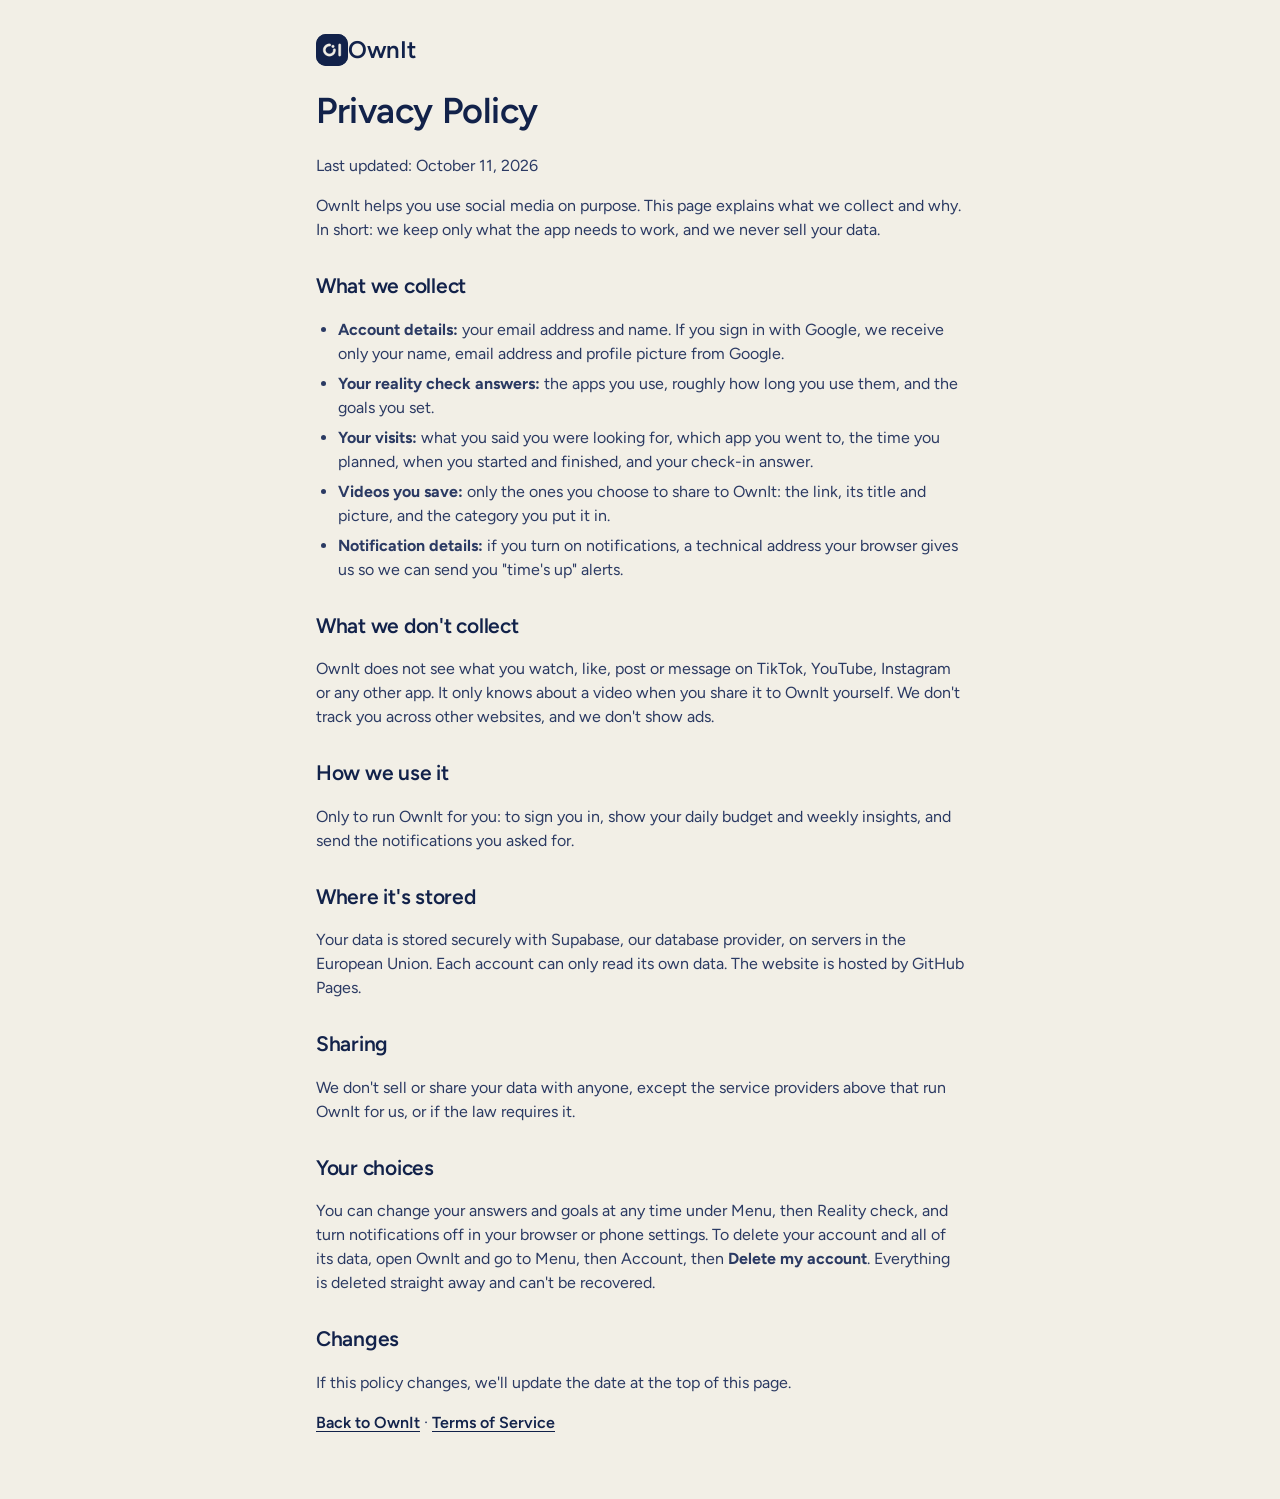
==== commit e8240401: "Add Delete my account, update privacy page" ====
--- a/privacy.html
+++ b/privacy.html
@@ -17,7 +17,7 @@
   <main class="doc">
     <a class="logo" href="./"><span class="logo-mark"><img src="icon-192.png" alt="" width="32" height="32" style="border-radius:10px"></span>OwnIt</a>
     <h1>Privacy Policy</h1>
-    <p class="muted">Last updated: October 3, 2026</p>
+    <p class="muted">Last updated: October 11, 2026</p>
     <p>OwnIt helps you use social media on purpose. This page explains what we collect and why. In short: we keep only what the app needs to work, and we never sell your data.</p>
 
     <h2>What we collect</h2>
@@ -36,13 +36,13 @@
     <p>Only to run OwnIt for you: to sign you in, show your daily budget and weekly insights, and send the notifications you asked for.</p>
 
     <h2>Where it's stored</h2>
-    <p>Your data is stored securely with Supabase, our database provider, on servers in the European Union. Each account can only read its own data. The website is hosted by Netlify.</p>
+    <p>Your data is stored securely with Supabase, our database provider, on servers in the European Union. Each account can only read its own data. The website is hosted by GitHub Pages.</p>
 
     <h2>Sharing</h2>
     <p>We don't sell or share your data with anyone, except the service providers above that run OwnIt for us, or if the law requires it.</p>
 
     <h2>Your choices</h2>
-    <p>You can change your answers and goals at any time in your Profile, and turn notifications off in your browser or phone settings. To delete your account and all of its data, contact us through the support email shown on OwnIt's Google sign-in screen, and we'll delete it.</p>
+    <p>You can change your answers and goals at any time under Menu, then Reality check, and turn notifications off in your browser or phone settings. To delete your account and all of its data, open OwnIt and go to Menu, then Account, then <b>Delete my account</b>. Everything is deleted straight away and can't be recovered.</p>
 
     <h2>Changes</h2>
     <p>If this policy changes, we'll update the date at the top of this page.</p>
--- a/styles.css
+++ b/styles.css
@@ -1696,3 +1696,538 @@
 .lp.day .lp-btn { background: var(--lp-ink); color: #F2EFE6; box-shadow: 0 18px 40px -16px rgba(18, 34, 74, .6); }
 .lp.day .lp-btn:hover { box-shadow: 0 24px 50px -16px rgba(18, 34, 74, .7); }
 .lp.day .lp-android { border-color: rgba(18, 34, 74, .25); }
+
+/* ==========================================================================
+   DOT'S STORY
+   The dot from the logo is a small character. In "does this sound familiar"
+   the page holds still while he acts out each question: the colour washes out
+   from him, a giant word slides past, the loop keeps turning around him.
+   ========================================================================== */
+.lp-qs-pin { position: relative; --lp-ink: #12224A; --lp-muted: #33416B; --lp-line: rgba(18, 34, 74, .16); color: #12224A; background: var(--c0); }
+.sc-bg { display: none; position: absolute; inset: 0; }
+.sc-bg i { position: absolute; inset: 0; background: var(--c0); }
+.sc-bg i + i { clip-path: circle(0% at 50% 38%); will-change: clip-path; }
+.sc-words { display: none; }
+.sc-stage { position: relative; display: grid; place-items: center; padding: 26px 16px 0; z-index: 1; }
+.rig { width: min(84vw, 380px); height: auto; overflow: visible; }
+.rig text { font-family: var(--body); }
+.sc-copy { position: relative; z-index: 1; display: flex; flex-direction: column; gap: 28px; padding: 14px 24px 34px; max-width: 640px; margin: 0 auto; }
+.sc-text { display: flex; flex-direction: column; gap: 8px; }
+.sc-text .lp-q-n { font-family: var(--display); font-weight: 800; font-size: 15px; color: #12224A; }
+.sc-text .lp-q-n i { font-style: normal; font-weight: 600; opacity: .6; }
+.sc-text .lp-q-text { font-size: clamp(23px, 6vw, 36px); line-height: 1.1; max-width: none; color: #12224A; text-wrap: balance; }
+.sc-text .lp-p { font-size: clamp(15px, 4vw, 18px); line-height: 1.45; max-width: 44ch; color: #33416B; }
+
+/* pinned: one screen, six scenes */
+.lp.pin .lp-qs-pin { padding: 68px 0 16px; gap: 0; }
+.lp.pin .sc-bg { display: block; }
+.lp.pin .sc-words { display: block; position: absolute; left: 0; top: clamp(62px, 10svh, 104px); width: 100%; pointer-events: none; }
+.lp.pin .sc-words > div { display: flex; align-items: center; width: max-content; will-change: transform; transform: translateX(-15vw); height: clamp(100px, 30vw, 290px); }
+.lp.pin .sc-words span { width: 130vw; flex: none; display: flex; justify-content: center; white-space: nowrap; font-family: var(--display); font-weight: 800; font-size: min(300px, 32vw, calc(150vw / var(--k, 6))); line-height: .9; letter-spacing: -0.045em; color: rgba(255, 255, 255, .5); }
+.lp.on-stage .lp-nav { background: none; }
+.lp.on-stage .lp-nav .wm { color: #12224A; }
+.lp.on-stage .lp-signin { background: rgba(255, 255, 255, .6); color: #12224A; border-color: transparent; }
+.lp.pin .sc-stage { flex: 1 1 0; min-height: 0; padding: 0; }
+.lp.pin .rig { position: absolute; left: 0; top: 0; width: 100%; height: 100%; will-change: transform; transform-origin: 50% 85%; }
+.lp.pin .sc-copy { display: grid; flex: none; width: 100%; padding: 0 24px; margin: 4px auto 14px; text-align: center; }
+.lp.pin .sc-text { grid-area: 1 / 1; align-items: center; opacity: 0; transform: translateY(18px); transition: opacity .3s ease, transform .5s cubic-bezier(.2, .8, .2, 1); pointer-events: none; }
+.lp.pin .sc-text.on { opacity: 1; transform: none; transition-delay: .14s; pointer-events: auto; }
+.lp.pin .lp-qs-nav { position: relative; z-index: 1; color: rgba(18, 34, 74, .6); }
+.lp.pin .lp-qs-nav b { color: #12224A; }
+.lp-qs-pin .lp-qs-bar { background: rgba(18, 34, 74, .16); }
+.lp-qs-pin .lp-qs-bar i { background: #12224A; }
+@media (min-width: 860px) {
+  .lp.pin .sc-stage { max-height: 440px; }
+  .lp.pin .lp-qs-pin { justify-content: center; }
+}
+
+/* the loop that keeps turning around him */
+.rig-ring, .rig-ring > g { transform-box: view-box; transform-origin: 160px 170px; }
+.rig-ring > g { animation: rig-spin 18s linear infinite; }
+@keyframes rig-spin { to { transform: rotate(360deg); } }
+
+/* props belong to a scene: they pop in when it is theirs */
+.pr { opacity: 0; transform: scale(.4); transform-box: fill-box; transform-origin: center; transition: opacity .25s ease, transform .55s cubic-bezier(.3, 1.55, .5, 1); }
+[data-scene="0"] .pr.s0, [data-scene="1"] .pr.s1, [data-scene="2"] .pr.s2, [data-scene="3"] .pr.s3, [data-scene="4"] .pr.s4, [data-scene="5"] .pr.s5 { opacity: 1; transform: none; transition-delay: .16s; }
+[data-scene] .pr.d1 { transition-delay: .3s; } [data-scene] .pr.d2 { transition-delay: .42s; }
+
+/* Dot himself */
+.rig-char { transform-box: view-box; transform-origin: 160px 268px; transition: transform .6s cubic-bezier(.3, 1.4, .5, 1); }
+.d-body { animation: d-bob 2.8s ease-in-out infinite alternate; }
+@keyframes d-bob { to { transform: translateY(-3px); } }
+.d-arm { transform-box: view-box; transition: transform .6s cubic-bezier(.3, 1.4, .5, 1); }
+.d-arm.l { transform-origin: 104px 190px; transform: rotate(var(--al, 0deg)); }
+.d-arm.r { transform-origin: 216px 190px; transform: rotate(var(--ar, 0deg)); }
+.d-pupil { transform: translate(var(--px, 0px), var(--py, 0px)); transition: transform .4s cubic-bezier(.3, 1.4, .5, 1); }
+.d-lid, .d-blink { transform-box: fill-box; transform-origin: top; }
+.d-lid { transform: scaleY(var(--lid, 0)); transition: transform .4s ease; }
+.d-blink { transform: scaleY(0); animation: d-blink 4.4s infinite; }
+@keyframes d-blink { 0%, 93%, 100% { transform: scaleY(0); } 96.5% { transform: scaleY(1.8); } }
+.d-mouth { opacity: 0; transition: opacity .2s ease; }
+[data-scene="0"] .m-flat, [data-scene="4"] .m-flat, [data-scene="5"] .m-flat, [data-scene="1"] .m-o, [data-scene="2"] .m-sad, [data-scene="3"] .m-wavy { opacity: 1; }
+.d-float { animation: d-float 3.2s ease-in-out infinite alternate; }
+.pr.s2 > g:nth-child(2) .d-float, .pr.s5 .d-float + .d-float { animation-delay: -1.4s; }
+@keyframes d-float { to { transform: translateY(-7px); } }
+
+/* 1. three hours: sleepy eyes on the phone while the clock races */
+[data-scene="0"] { --al: -62deg; --ar: 62deg; --py: 5px; --lid: .85; }
+.d-hand-m, .d-hand-h { transform-box: view-box; transform-origin: 258px 70px; }
+[data-scene="0"] .d-hand-m { animation: rig-spin 1.1s linear infinite; }
+[data-scene="0"] .d-hand-h { animation: rig-spin 9s linear infinite; }
+[data-scene="0"] .d-zz { animation: d-zz 2.6s ease-in-out infinite; } [data-scene="0"] .d-zz.z2 { animation-delay: .7s; }
+@keyframes d-zz { 0% { opacity: 0; transform: translateY(8px); } 40% { opacity: 1; } 100% { opacity: 0; transform: translateY(-14px); } }
+/* 2. focus: a book in his hands, and his eyes keep leaving it */
+[data-scene="1"] { --al: -58deg; --ar: 58deg; --py: 4px; }
+[data-scene="1"] .d-pupil { animation: d-dart 4.5s infinite; }
+@keyframes d-dart { 0%, 28% { transform: translate(-6px, -3px); } 33%, 61% { transform: translate(6px, -5px); } 66%, 94% { transform: translate(6px, 1px); } 100% { transform: translate(-6px, -3px); } }
+[data-scene="1"] .d-ping { animation: d-ping 4.5s infinite; animation-delay: calc(var(--i) * 1.5s - .1s); opacity: 0; }
+@keyframes d-ping { 0% { opacity: 0; transform: scale(.4); } 5%, 28% { opacity: 1; transform: scale(1); } 34%, 100% { opacity: 0; transform: scale(.8); } }
+/* 3. compare: everyone else's highlights tower over a small Dot */
+[data-scene="2"] { --al: -22deg; --ar: 22deg; --py: -6px; --lid: .3; }
+[data-scene="2"] .rig-char { transform: scale(.72); }
+/* 4. noise: it all pours in and nothing stays */
+[data-scene="3"] { --al: 150deg; --ar: -150deg; }
+[data-scene="3"] .d-pupil { animation: d-orbit .9s linear infinite; }
+@keyframes d-orbit { 0% { transform: translate(5px, 0); } 25% { transform: translate(0, 5px); } 50% { transform: translate(-5px, 0); } 75% { transform: translate(0, -5px); } 100% { transform: translate(5px, 0); } }
+.d-chip { transform-box: fill-box; transform-origin: center; opacity: 0; }
+[data-scene="3"] .d-chip { animation: d-rain 3.2s linear infinite; animation-delay: calc(var(--i) * -.53s); }
+@keyframes d-rain { 0% { transform: translateY(0); opacity: 0; } 12%, 62% { opacity: 1; } 100% { transform: translateY(128px) scale(.4); opacity: 0; } }
+/* 5. habit: the hand that goes for the phone by itself */
+[data-scene="4"] { --al: -18deg; --px: 6px; --py: 3px; }
+[data-scene="4"] .d-arm.r { animation: d-reach 1.3s ease-in-out infinite; }
+@keyframes d-reach { 0%, 100% { transform: rotate(-6deg); } 45%, 62% { transform: rotate(-56deg); } }
+[data-scene="4"] .d-buzz { animation: d-buzz 1.3s infinite; }
+@keyframes d-buzz { 0%, 40% { opacity: 0; } 50%, 100% { opacity: 1; } }
+/* 6. together: everyone at the table, everyone looking down */
+[data-scene="5"] { --al: -62deg; --ar: 62deg; --py: 6px; --lid: .45; }
+
+/* Dot, small */
+.dot-mini { display: block; width: 100%; height: auto; overflow: visible; }
+.dm-body, .dm-p { fill: #12224A; }
+.lp:not(.day) .dm-body { fill: #B9C7F5; }
+.dm-smile { stroke: #F2EFE6; opacity: 0; transition: opacity .3s ease; }
+.lp:not(.day) .dm-smile { stroke: #12224A; }
+.dot-mini.happy .dm-smile { opacity: 1; }
+.dm-p { transition: transform .35s cubic-bezier(.3, 1.4, .5, 1); }
+
+/* how it works: the phone turns in space, and Dot watches over the top of it */
+.hp-body { border-radius: 0; padding: 0; background: none; box-shadow: none; z-index: 1; }
+.lp.day .hp-body { box-shadow: none; }
+.hp-tilt { height: 100%; border-radius: 42px; padding: 10px; background: #0B1736; box-shadow: 0 0 0 1px var(--lp-line), 0 50px 100px -40px rgba(185, 199, 245, .45);
+  transform: perspective(1100px) rotateY(var(--ry, 0deg)) rotateX(var(--rx, 0deg)) scale(var(--sc, 1)); transition: transform .9s cubic-bezier(.3, 1.25, .4, 1); }
+.lp.day .hp-tilt { box-shadow: 0 0 0 1px rgba(18, 34, 74, .2), 0 50px 90px -40px rgba(18, 34, 74, .7); }
+.lp-how[data-phase="0"] .hp-tilt { --ry: -16deg; --rx: 6deg; }
+.lp-how[data-phase="1"] .hp-tilt { --ry: -8deg; --rx: 3deg; --sc: .97; }
+.lp-how[data-phase="2"] .hp-tilt { --ry: 15deg; --rx: 4deg; }
+.lp-how[data-phase="3"] .hp-tilt { animation: hp-shake .45s ease .4s 2; }
+.lp-how[data-phase="4"] .hp-tilt, .lp-how[data-phase="5"] .hp-tilt { --ry: -10deg; --rx: 3deg; }
+.lp-how[data-phase="6"] .hp-tilt { --rx: -5deg; --sc: 1.04; }
+@keyframes hp-shake { 25% { transform: perspective(1100px) rotateZ(-2.2deg); } 75% { transform: perspective(1100px) rotateZ(2.2deg); } }
+.lp-how.static .hp-tilt { transform: none; }
+.hp-peek { position: absolute; left: 50%; top: 0; width: 36%; z-index: 0; transform: translate(-50%, -50%); transition: transform .55s cubic-bezier(.3, 1.6, .5, 1); }
+.hp-peek .dm-p { transform: translateY(5px); }
+.lp-how[data-phase="2"] .hp-peek .dm-p { transform: translate(4px, 5px); }
+.lp-how[data-phase="3"] .hp-peek { transform: translate(-50%, -64%); }
+.lp-how[data-phase="3"] .hp-peek .dm-p { transform: translateY(0); }
+.lp-how[data-phase="6"] .hp-peek { transform: translate(-50%, -82%); }
+.lp-how[data-phase="6"] .hp-peek .dm-p { transform: translateY(-2px); }
+.lp-how[data-phase="6"] .hp-peek .dm-smile { opacity: 1; }
+.lp-how-phone { margin-top: 40px; }
+
+/* the last word: Dot sits behind the button */
+.lp-cta-dot { width: 78px; margin-bottom: -44px; animation: d-float 2.2s ease-in-out infinite alternate; }
+.lp-cta .lp-btn { z-index: 1; }
+
+/* the numbers get a colour each */
+.lp.day .lp-fact { border-color: transparent; }
+.lp.day .lp-fact:nth-child(1) { --lp-bg-2: #FBEBB5; }
+.lp.day .lp-fact:nth-child(2) { --lp-bg-2: #DCE4FB; }
+.lp.day .lp-fact:nth-child(3) { --lp-bg-2: #CFEFE4; }
+.lp.day .lp-fact:nth-child(4) { --lp-bg-2: #FAD7E2; }
+
+@media (prefers-reduced-motion: reduce) { .rig *, .dot-mini, .lp-cta-dot, .hp-tilt { animation: none !important; } .d-chip { opacity: 1; } }
+:root[data-motion="off"] .d-chip { opacity: 1; }
+
+
+/* ==========================================================================
+   Shorter story: fewer words, bigger lead-ins, a Next button on the questions
+   ========================================================================== */
+.lp.pin .lp-hero-wrap { height: 150vh; height: 150svh; }
+.lp-qs-head .lp-kicker, .lp-research-head .lp-kicker { font-size: clamp(20px, 5.2vw, 26px); font-weight: 700; color: var(--lp-ink); margin-bottom: 10px; }
+.lp-qs { padding-top: clamp(50px, 8vw, 90px); }
+
+/* tap to go to the next question */
+.sc-foot { display: none; }
+.lp.pin .sc-foot { display: flex; align-items: center; gap: 14px; padding: 0 22px; position: relative; z-index: 1; }
+.lp.pin .sc-foot .lp-qs-nav { flex: 1; padding: 0; }
+.sc-next { flex: none; display: inline-flex; align-items: center; gap: 8px; min-height: 48px; padding: 0 20px; border: 0; border-radius: 999px; background: #12224A; color: #F2EFE6; font-family: var(--display); font-weight: 700; font-size: 16px; box-shadow: 0 10px 24px -12px rgba(18, 34, 74, .7); transition: transform .15s ease; }
+.sc-next:active { transform: scale(.95); }
+.sc-next svg { width: 18px; height: 18px; transform: rotate(45deg); }
+.sc-next .nx-b, .sc-next.last .nx-a { display: none; }
+.sc-next.last .nx-b { display: inline; }
+.sc-next.last svg { transform: rotate(135deg); }
+
+/* the turn runs straight into the logo */
+.lp-turn { padding-bottom: clamp(20px, 4vw, 50px); }
+.lp-meet-stage { min-height: 0; padding: clamp(20px, 4vw, 50px) 16px clamp(50px, 8vw, 90px); gap: 6px; }
+.lp-meet-stage > .lp-h1 { position: relative; z-index: 2; text-align: center; font-size: clamp(34px, 7.4vw, 72px); }
+.lp-meet-visual { width: 100%; height: calc(min(92vw, 520px) * .5); overflow: hidden; }
+.lp-lottie > svg { max-height: none; width: min(92vw, 520px) !important; }
+.lp-stage-b .lp-p { text-align: center; font-size: clamp(18px, 4.6vw, 24px); color: var(--lp-ink); max-width: 30ch; font-family: var(--display); font-weight: 600; line-height: 1.3; }
+
+/* the last word */
+.lp-cta-lead { font-size: .5em; letter-spacing: -0.01em; color: var(--lp-muted); margin-bottom: .5em; font-weight: 700; }
+
+
+/* ==========================================================================
+   Questions by tapping, and a shorter road to the logo
+   The questions no longer move with the scroll: one screen, a Next button.
+   ========================================================================== */
+.lp .lp-qs.tap .lp-qs-scroll { height: auto; }
+.lp .lp-qs.tap .lp-qs-pin { position: relative; top: auto; height: min(100vh, 860px); height: min(100svh, 860px); min-height: 540px; display: flex; flex-direction: column; gap: 0; padding: 68px 0 22px; overflow: hidden; }
+.lp .lp-qs.tap .sc-bg { display: block; }
+.lp .lp-qs.tap .sc-words { display: block; position: absolute; left: 0; top: clamp(62px, 10svh, 104px); width: 100%; pointer-events: none; }
+.lp .lp-qs.tap .sc-words > div { display: flex; align-items: center; width: max-content; will-change: transform; transform: translateX(-15vw); height: clamp(100px, 30vw, 290px); }
+.lp .lp-qs.tap .sc-words span { width: 130vw; flex: none; display: flex; justify-content: center; white-space: nowrap; font-family: var(--display); font-weight: 800; font-size: min(300px, 32vw, calc(150vw / var(--k, 6))); line-height: .9; letter-spacing: -0.045em; color: rgba(255, 255, 255, .5); }
+.lp .lp-qs.tap .sc-stage { flex: 1 1 0; min-height: 0; padding: 0; }
+.lp .lp-qs.tap .rig { position: absolute; left: 0; top: 0; width: 100%; height: 100%; will-change: transform; transform-origin: 50% 85%; }
+.lp .lp-qs.tap .sc-copy { display: grid; flex: none; gap: 0; width: 100%; max-width: 680px; padding: 0 24px; margin: 6px auto 20px; text-align: center; }
+.lp .lp-qs.tap .sc-text { grid-area: 1 / 1; align-items: center; opacity: 0; transform: translateY(18px); transition: opacity .3s ease, transform .5s cubic-bezier(.2, .8, .2, 1); pointer-events: none; }
+.lp .lp-qs.tap .sc-text.on { opacity: 1; transform: none; transition-delay: .14s; pointer-events: auto; }
+.lp .lp-qs.tap .sc-text .lp-q-text { font-size: clamp(26px, 7vw, 44px); line-height: 1.08; }
+.lp .lp-qs.tap .sc-foot { display: flex; align-items: center; gap: 16px; padding: 0 22px; position: relative; z-index: 1; width: 100%; max-width: 680px; margin: 0 auto; }
+.lp .lp-qs.tap .lp-qs-nav { display: flex; flex: 1; align-items: center; gap: 12px; padding: 0; position: relative; z-index: 1; font-family: var(--display); font-weight: 800; font-size: 15px; color: rgba(18, 34, 74, .6); }
+.lp .lp-qs.tap .lp-qs-nav b { color: #12224A; min-width: 2ch; }
+.lp .lp-qs.tap .sc-next { min-height: 54px; padding: 0 26px; font-size: 17px; }
+@media (min-width: 860px) {
+  .lp .lp-qs.tap .sc-stage { max-height: 440px; }
+  .lp .lp-qs.tap .lp-qs-pin { justify-content: center; }
+}
+
+/* the solution, then the logo says the rest */
+.lp-meet-stage { padding-top: clamp(70px, 11vw, 140px); }
+.lp-meet-stage .lp-turn-h { position: relative; z-index: 2; text-align: center; font-family: var(--display); display: flex; flex-direction: column; align-items: center; }
+.lp-turn-small { display: block; font-size: clamp(20px, 5.2vw, 32px); font-weight: 700; line-height: 1.25; letter-spacing: -0.01em; color: var(--lp-muted); max-width: 20ch; margin-bottom: clamp(18px, 4vw, 30px); }
+.lp-turn-big { display: block; font-size: clamp(42px, 11vw, 92px); font-weight: 800; line-height: 1; letter-spacing: -0.03em; color: var(--lp-ink); }
+
+/* how it works: just the three names */
+.lp-how-steps { row-gap: 8px; }
+
+/* the last word: two strong lines */
+.lp-cta-h span:not(.lp-cta-lead) { white-space: nowrap; font-size: clamp(27px, 8vw, 80px); }
+
+
+/* ==========================================================================
+   Two screens: the solution on one, "you just have to own it" on the next
+   ========================================================================== */
+.lp-solution { min-height: 100vh; min-height: 100svh; display: grid; place-items: center; padding: 90px 22px 60px; }
+.lp-sol-h { font-family: var(--display); font-weight: 800; font-size: clamp(40px, 10.6vw, 96px); line-height: 1.04; letter-spacing: -0.03em; color: var(--lp-ink); text-align: center; max-width: 13ch; }
+.lp-meet-stage { min-height: 100vh; min-height: 100svh; justify-content: center; padding-top: 90px; }
+.lp-meet-stage .lp-own { display: block; white-space: nowrap; font-family: var(--display); font-weight: 800; font-size: clamp(27px, 7.7vw, 78px); line-height: 1.1; letter-spacing: -0.025em; color: var(--lp-ink); text-align: center; margin-bottom: clamp(10px, 3vw, 26px); }
+
+/* ==========================================================================
+   ONE CALM LAYOUT
+   The inside of OwnIt, rebuilt as cards: one card for the thing to do next,
+   a ring for today, a timeline for what happened. Same two colours as always:
+   navy and milky. "On", "chosen" and "done" are always the brand colour.
+   The story page (.lp) is not touched by anything here.
+   ========================================================================== */
+:root {
+  --tint: var(--surface-3); --tint-2: color-mix(in srgb, var(--brand) 36%, var(--surface)); --tint-soft: var(--surface-2);
+  --on: var(--brand); --on-ink: var(--brand-ink);
+  --warn: var(--bad); --warn-soft: var(--bad-soft);
+  --card: var(--surface); --hair: color-mix(in srgb, var(--line) 70%, transparent);
+  --card-shadow: 0 1px 2px rgba(18, 34, 74, .05), 0 12px 28px -16px rgba(18, 34, 74, .22);
+}
+:root[data-mode="dark"] { --card-shadow: 0 1px 2px rgba(5, 10, 28, .4), 0 14px 30px -18px rgba(5, 10, 28, .8); }
+
+/* ---------- words ---------- */
+.kicker { margin: 0; font-size: 11.5px; font-weight: 700; letter-spacing: .14em; text-transform: uppercase; color: color-mix(in srgb, var(--ink) 60%, transparent); }
+.hi { display: flex; flex-direction: column; gap: 4px; padding: 2px 2px 4px; }
+.hi .hello { margin: 0; font-size: 15px; font-weight: 500; color: var(--muted); }
+.hi-title { font-size: clamp(28px, 8vw, 34px); font-weight: 600; line-height: 1.12; letter-spacing: -0.015em; }
+.hi-title .sun { display: inline-block; width: .4em; height: .4em; margin-left: .2em; border-radius: 50%; background: var(--on); vertical-align: .08em; }
+.hi-sub { margin: 0; font-size: 15.5px; color: var(--muted); }
+.shell .page-title { font-size: 30px; font-weight: 600; letter-spacing: -0.015em; line-height: 1.12; }
+.shell .page-head .page-sub { font-size: 15.5px; color: var(--muted); }
+.shell .page-head { padding: 2px 2px 0; }
+
+/* ---------- the frame ---------- */
+.shell { background: var(--bg); }
+.topbar { background: color-mix(in srgb, var(--bg) 86%, transparent); padding: 12px 20px; }
+.topbar .logo { font-size: 22px; }
+.me-btn { width: 40px; height: 40px; background: var(--tint); color: var(--ink); font-size: 14px; cursor: pointer; box-shadow: 0 0 0 3px var(--card), var(--card-shadow); }
+.content { padding: 8px 20px calc(104px + env(safe-area-inset-bottom, 0px)); gap: 16px; }
+.tabbar {
+  left: 0; right: 0; bottom: 0; border: 0; border-top: 1px solid var(--hair); border-radius: 0; box-shadow: none;
+  padding: 8px 10px calc(8px + env(safe-area-inset-bottom, 0px)); background: color-mix(in srgb, var(--card) 94%, transparent);
+}
+.tabbar button { padding: 2px 0; gap: 3px; border-radius: 0; background: none; font-size: 11.5px; font-weight: 600; color: var(--muted); }
+.tab-ic { display: grid; place-items: center; width: 58px; height: 30px; border-radius: 999px; transition: background .2s, color .2s; }
+.tabbar button[aria-current="page"] { background: none; color: var(--ink); font-weight: 700; }
+.tabbar button[aria-current="page"] .tab-ic { background: var(--on); color: var(--on-ink); }
+.tabbar button[aria-current="page"] svg { color: inherit; }
+.tabbar button[aria-current="page"]::after { content: none; }
+.toast { bottom: calc(92px + env(safe-area-inset-bottom, 0px)); }
+@media (min-width: 900px) {
+  .content { padding: 36px 40px 56px; gap: 18px; }
+  .sidebar { background: var(--card); border-right: 1px solid var(--hair); }
+  .nav button { border-radius: 999px; }
+  .nav button[aria-current="page"] { background: var(--on); color: var(--on-ink); }
+  .side-user { background: var(--tint-soft); border-radius: 20px; }
+  .toast { bottom: 28px; }
+}
+
+/* ---------- buttons, fields, choices ---------- */
+:is(.shell, .auth, .onb, .reality, .center-screen) .btn { border-radius: 999px; }
+.btn .ic-arrow { flex: none; }
+:is(.shell, .auth, .onb, .reality, .center-screen) .btn-primary { box-shadow: 0 12px 24px -16px color-mix(in srgb, var(--brand) 80%, transparent); }
+:is(.shell, .auth, .onb, .reality, .center-screen) .btn-outline { background: var(--card); border-color: var(--line); }
+.shell .btn-ghost { background: var(--card); border-color: transparent; color: var(--ink); box-shadow: var(--card-shadow); }
+.btn-light { background: var(--deep-ink); color: var(--deep); font-weight: 700; }
+.btn-light:hover:not([disabled]) { filter: brightness(1.04); }
+:is(.shell, .auth, .onb, .reality, .center-screen) .input { border-radius: 16px; min-height: 52px; border-color: var(--line); background: var(--card); }
+:is(.shell, .auth, .onb, .reality, .center-screen) .input:focus { border-color: var(--brand); box-shadow: 0 0 0 4px color-mix(in srgb, var(--brand) 12%, transparent); }
+.shell .chip, .onb .chip { background: var(--card); border-color: var(--line); color: var(--ink-2); }
+.shell .chip[aria-pressed="true"], .onb .chip[aria-pressed="true"] { background: var(--on); border-color: var(--on); color: var(--on-ink); }
+.shell .seg { background: none; padding: 0; gap: 8px; border-radius: 0; }
+.shell .seg-btn { background: var(--surface-2); border-radius: 999px; color: var(--ink-2); padding: 9px 14px; }
+:root:root .shell .seg-btn[aria-pressed="true"] { background: var(--on); color: var(--on-ink); box-shadow: none; font-weight: 700; }
+.switch { flex: none; display: flex; width: 52px; height: 32px; padding: 3px; border: 0; border-radius: 999px; background: var(--surface-3); cursor: pointer; transition: background .2s; }
+.switch i { width: 26px; height: 26px; border-radius: 50%; background: var(--card); box-shadow: 0 1px 3px rgba(18, 34, 74, .28); transition: transform .22s cubic-bezier(.3, 1.3, .5, 1); }
+.switch[aria-checked="true"] { background: var(--on); }
+.switch[aria-checked="true"] i { transform: translateX(20px); background: var(--on-ink); }
+
+/* ---------- cards ---------- */
+.pane { display: flex; flex-direction: column; gap: 14px; width: 100%; max-width: 640px; padding: 20px; border-radius: 26px; background: var(--card); box-shadow: var(--card-shadow); }
+.pane-head { display: flex; justify-content: space-between; align-items: baseline; gap: 12px; }
+.pane-head h2 { font-size: 19px; font-weight: 600; }
+.see-all { background: none; border: 0; padding: 4px 0; font-size: 14px; font-weight: 600; color: var(--muted); }
+.see-all:hover { color: var(--ink); }
+.mark-art { position: absolute; z-index: -1; pointer-events: none; }
+.mark-art path { stroke: color-mix(in srgb, var(--card) 72%, transparent); }
+.mark-art circle { fill: var(--on); }
+:root[data-mode="dark"] .mark-art path { stroke: rgba(255, 255, 255, .1); }
+
+/* the thing to do next */
+.feature { position: relative; isolation: isolate; overflow: hidden; display: flex; flex-direction: column; gap: 14px; width: 100%; max-width: 640px; padding: 22px 20px 20px; border-radius: 30px; background: var(--tint); }
+.feature .mark-art { right: 16px; top: 16px; width: 104px; height: 104px; }
+.feature h2 { max-width: 11ch; font-size: clamp(25px, 7.2vw, 30px); font-weight: 600; line-height: 1.12; letter-spacing: -0.015em; margin-top: -6px; }
+.feature.go .search-box, .feature .search-box { background: var(--card); border: 1.5px solid transparent; border-radius: 18px; box-shadow: none; }
+.feature.go .search-box:focus-within { border-color: var(--ink); box-shadow: none; }
+.feature.go .search-box input { font-size: 17px; padding: 17px 0; }
+.feature .recent .chip-soft { background: color-mix(in srgb, var(--card) 55%, transparent); border: 0; color: var(--ink); }
+.feature .pick > span { color: color-mix(in srgb, var(--ink) 62%, transparent); }
+.feature .seg-btn { background: color-mix(in srgb, var(--card) 60%, transparent); color: var(--ink); }
+.feature .pick { gap: 8px; }
+.feature .pick .seg { flex-wrap: nowrap; gap: 6px; }
+.feature .pick .seg-btn { flex: 1 1 0; min-width: 0; padding: 10px 4px; gap: 6px; font-size: 13.5px; }
+.feature .pick .seg-btn .pf-dot { width: 8px; height: 8px; }
+.feature .recent { display: flex; flex-wrap: nowrap; gap: 6px; margin: -4px -20px 0; padding: 0 20px; overflow-x: auto; scrollbar-width: none; }
+.feature .recent::-webkit-scrollbar { display: none; }
+.feature .recent .chip { flex: none; }
+:root:root .feature .go-btn { min-height: 58px; margin-top: 4px; padding: 0 9px 0 24px; justify-content: space-between; border-radius: 999px; font-size: 17px; font-weight: 700; box-shadow: none; }
+.go-btn .ic-arrow { width: 40px; height: 40px; padding: 11px; border-radius: 50%; background: var(--brand-ink); color: var(--brand); }
+.home { gap: 16px; padding-top: 0; max-width: 640px; }
+.plain-form.feature { max-width: 640px; }
+.plain-form.feature .kicker { margin-bottom: 4px; }
+
+/* how today is going */
+.balance-top { display: grid; grid-template-columns: 112px minmax(0, 1fr); gap: 18px; align-items: center; }
+.gauge { position: relative; width: 112px; aspect-ratio: 1; }
+.gauge svg { display: block; width: 100%; height: 100%; overflow: visible; }
+.g-track { fill: none; stroke: var(--tint-soft); stroke-width: 10; }
+.g-bar { fill: none; stroke: var(--on); stroke-width: 10; stroke-linecap: round; }
+.g-dot { fill: var(--on); stroke: var(--card); stroke-width: 3; }
+.g-in { position: absolute; inset: 0; display: flex; flex-direction: column; align-items: center; justify-content: center; line-height: 1; }
+.g-in b { font-family: var(--display); font-size: 32px; font-weight: 600; letter-spacing: -0.02em; font-variant-numeric: tabular-nums; }
+.g-in b i { font-style: normal; font-size: .5em; margin-left: 1px; }
+.g-in small { margin-top: 2px; font-size: 11.5px; font-weight: 600; color: var(--muted); }
+.balance-tx { display: flex; flex-direction: column; gap: 4px; min-width: 0; }
+.balance-tx b { font-family: var(--display); font-size: 20px; font-weight: 600; line-height: 1.2; letter-spacing: -0.012em; }
+.balance-tx small { font-size: 14px; line-height: 1.4; color: var(--muted); }
+.stats { list-style: none; margin: 2px 0 0; padding: 16px 0 0; display: grid; grid-template-columns: repeat(3, minmax(0, 1fr)); border-top: 1px solid var(--hair); }
+.stats li { display: flex; flex-direction: column; align-items: center; gap: 3px; text-align: center; }
+.stats li + li { border-left: 1px solid var(--hair); }
+.stats svg { width: 20px; height: 20px; margin-bottom: 4px; color: var(--muted); }
+.stats b { font-family: var(--display); font-size: 22px; font-weight: 600; line-height: 1; font-variant-numeric: tabular-nums; }
+.stats span { font-size: 12.5px; color: var(--muted); }
+
+/* a day, or a week, as a line of moments */
+.tl { list-style: none; margin: 0; padding: 0; display: flex; flex-direction: column; }
+.tl-row { position: relative; display: grid; grid-template-columns: 40px 28px minmax(0, 1fr); gap: 10px; align-items: start; padding: 9px 0; }
+.tl-row:first-child { padding-top: 0; }
+.tl-row:last-child { padding-bottom: 0; }
+.tl-row time { padding-top: 5px; font-size: 13px; color: var(--muted); font-variant-numeric: tabular-nums; }
+.tl-node { position: relative; z-index: 1; display: grid; place-items: center; width: 28px; height: 28px; border-radius: 50%; font-size: 15px; font-weight: 800; line-height: 1; }
+.tl-node svg { width: 14px; height: 14px; }
+.tl-row:not(:last-child)::before { content: ""; position: absolute; left: 63.25px; top: 34px; bottom: -6px; width: 1.5px; background: var(--hair); }
+.tl-row:first-child:not(:last-child)::before { top: 25px; }
+.n-found { background: var(--on); color: var(--on-ink); }
+.n-partly { border: 2px solid var(--on); color: var(--ink); }
+.n-distracted { background: var(--warn-soft); color: var(--warn); }
+.n-open { border: 2px dashed var(--muted); }
+.tl-tx b { display: block; padding-top: 3px; font-size: 15.5px; font-weight: 600; line-height: 1.3; overflow-wrap: anywhere; }
+.tl-tx small { font-size: 13px; color: var(--muted); }
+.tl-empty { margin: 0; font-size: 14.5px; color: var(--muted); }
+
+/* the week, day by day */
+.wk { position: relative; }
+.wk-cols { list-style: none; margin: 0; padding: 0; display: grid; grid-template-columns: repeat(7, minmax(0, 1fr)); gap: 6px; }
+.wk-cols li { display: flex; flex-direction: column; align-items: center; gap: 8px; }
+.wk-day { font-size: 12.5px; font-weight: 700; color: var(--muted); }
+.wk-mark { display: grid; place-items: center; width: 28px; height: 28px; border-radius: 50%; border: 1.5px solid var(--line); font-size: 13px; font-weight: 800; color: var(--on-ink); }
+.wk-mark svg { width: 13px; height: 13px; }
+.wk-cols .has .wk-mark { background: var(--on); border-color: var(--on); }
+.wk-cols .over .wk-mark { background: var(--warn-soft); border-color: var(--warn-soft); color: var(--warn); }
+.wk-cols .future { opacity: .45; }
+.wk-cols .today .wk-day { color: var(--ink); }
+.wk-bar { display: flex; align-items: flex-end; width: 100%; max-width: 30px; height: 96px; margin-top: 8px; border-bottom: 2px solid var(--tint-soft); }
+.wk-bar i { display: block; width: 100%; border-radius: 10px 10px 3px 3px; background: var(--tint-2); }
+.wk-cols .today .wk-bar i { background: var(--on); }
+.wk-cols .over .wk-bar i { background: var(--warn); }
+.wk-min { min-height: 16px; font-size: 12px; line-height: 16px; color: var(--muted); font-variant-numeric: tabular-nums; }
+.wk-goal { position: absolute; left: 0; right: 0; bottom: calc(24px + 96px * var(--at)); height: 0; border-top: 1.5px dashed color-mix(in srgb, var(--ink) 34%, transparent); pointer-events: none; }
+.wk-goal i { position: absolute; right: 0; bottom: 4px; padding: 1px 7px; border-radius: 999px; background: var(--card); font-style: normal; font-size: 11px; font-weight: 600; color: var(--muted); }
+.wk-note { margin: 0; padding-top: 12px; border-top: 1px solid var(--hair); font-size: 14.5px; color: var(--muted); }
+.wk-note b { color: var(--ink); font-weight: 600; }
+.pane .stack { height: 12px; background: var(--tint-soft); }
+.pane .stack .o-found, .legend .o-found { background: var(--on); }
+.pane .stack .o-partly, .legend .o-partly { background: var(--tint-2); }
+.pane .stack .o-distracted, .legend .o-distracted { background: var(--warn); }
+.pane .list li { border-top-color: var(--hair); }
+.pane .list .right { font-family: var(--body); }
+
+/* ---------- the timer: one dark card, like a player ---------- */
+.shell .visit { align-items: stretch; gap: 14px; text-align: center; }
+.timer-card { display: flex; flex-direction: column; align-items: center; gap: 6px; padding: 26px 20px 20px; border-radius: 32px; background: var(--deep); color: var(--deep-ink); box-shadow: 0 26px 44px -28px color-mix(in srgb, var(--deep) 85%, transparent); }
+.timer-card .kicker { color: var(--deep-muted); }
+.shell .timer-card .visit-intent { font-size: clamp(22px, 6.4vw, 28px); font-weight: 600; line-height: 1.18; color: var(--deep-ink); }
+.timer-card .loop-wrap { width: min(64vw, 256px); margin: 16px auto 18px; }
+.timer-card .lt-track { stroke: rgba(255, 255, 255, .1); stroke-width: 30; }
+.timer-card .lt-bar { stroke: var(--deep-ink); stroke-width: 30; }
+.timer-card .lt-dot { fill: var(--deep-ink); }
+.timer-card .lt-halo { fill: var(--deep-ink); opacity: .16; }
+.timer-card .loop-wrap .countdown { font-size: clamp(46px, 14.5vw, 60px); font-weight: 600; color: var(--deep-ink); }
+.timer-card .loop-wrap .visit-of { color: var(--deep-muted); }
+.timer-card .loop-wrap.low .lt-bar { stroke: #F28D7C; fill: none; }
+.timer-card .loop-wrap.low .lt-dot { fill: var(--deep-ink); stroke: none; }
+.timer-card .loop-wrap.low .lt-halo { fill: #F28D7C; stroke: none; }
+.timer-card .loop-wrap.low .countdown { color: #F28D7C; }
+.timer-card .btn-light { width: 100%; min-height: 56px; font-size: 17px; }
+.shell .visit .visit-actions { margin-top: 0; }
+.shell .visit .visit-actions .btn-ghost { min-height: 54px; border-radius: 999px; font-size: 16px; }
+.shell .visit .hint { padding: 0 8px; }
+
+/* ---------- the check-in ---------- */
+.shell .checkin { gap: 16px; }
+.checkin .hi-title { font-size: clamp(30px, 9vw, 38px); }
+.shell .checkin-q { display: inline-flex; align-self: flex-start; align-items: center; gap: 8px; max-width: 100%; margin: 10px 0 0; padding: 9px 15px 9px 12px; border-radius: 999px; background: var(--tint); font-family: var(--body); font-size: 15.5px; font-weight: 600; color: var(--ink); }
+.checkin-q svg { flex: none; width: 16px; height: 16px; }
+.checkin-q span { overflow: hidden; text-overflow: ellipsis; white-space: nowrap; }
+.shell .answer { gap: 14px; padding: 14px; border: 0; border-radius: 24px; background: var(--card); box-shadow: var(--card-shadow); font-size: 17px; text-align: left; }
+.answer-tx { flex: 1; min-width: 0; }
+.answer > svg:last-child { flex: none; color: var(--muted); }
+.shell .answer-mark { width: 46px; height: 46px; box-shadow: none; border: 0; }
+.shell .a-found .answer-mark { background: var(--on); color: var(--on-ink); }
+.shell .a-partly .answer-mark { background: none; border: 2.5px solid var(--on); color: var(--ink); }
+.shell .a-distracted .answer-mark { background: var(--warn-soft); color: var(--warn); }
+.shell .moment { border: 0; border-radius: 26px; background: var(--card); box-shadow: var(--card-shadow); }
+.shell .moment b { font-size: 20px; font-weight: 600; }
+.shell .blocked-card { border-left: 0; border-radius: 24px; background: var(--warn-soft); padding: 16px 18px; }
+
+/* ---------- saved ---------- */
+.shell .cover { border: 0; background: var(--tint); box-shadow: var(--card-shadow); }
+.shell .cover-ph { font-size: clamp(52px, 16vw, 76px); font-weight: 600; color: color-mix(in srgb, var(--ink) 78%, transparent); opacity: 1; }
+.shell .cover-pf { background: var(--card); color: var(--ink); }
+.shell .saved-head .count { font-size: 18px; color: var(--muted); }
+.shell .shelf-head h2 { font-size: 20px; font-weight: 600; }
+.shell .shelf-head span { font-family: var(--body); font-size: 14px; font-weight: 600; color: var(--muted); }
+.shell .empty-page { align-items: flex-start; gap: 12px; padding: 24px 22px; border-radius: 28px; background: var(--card); box-shadow: var(--card-shadow); }
+.shell .empty-page h2 { font-size: 24px; font-weight: 600; line-height: 1.18; }
+.shell .empty-page p { font-size: 15.5px; color: var(--muted); }
+.shell .empty-page .art { width: 112px; }
+.shell .sheet { background: var(--card); border-top: 0; border-radius: 30px 30px 0 0; }
+.shell .save-preview { background: var(--tint-soft); border-radius: 20px; }
+
+/* ---------- menu, settings, guide, account ---------- */
+.me-card { display: flex; align-items: center; gap: 14px; width: 100%; max-width: 640px; padding: 16px; border: 0; border-radius: 26px; background: var(--tint); color: var(--ink); text-align: left; cursor: pointer; }
+.me-card .avatar { width: 52px; height: 52px; background: var(--card); color: var(--ink); font-size: 18px; }
+.me-card > svg { flex: none; }
+.shell .menu-list { padding: 4px 16px; border-radius: 26px; background: var(--card); box-shadow: var(--card-shadow); }
+.shell .menu-list li + li { border-top: 1px solid var(--hair); }
+.shell .menu-list button { padding: 14px 0; }
+.shell .menu-ic { width: 42px; height: 42px; border: 0; border-radius: 50%; background: var(--tint-soft); color: var(--ink); }
+.shell .menu-ic svg { width: 20px; height: 20px; }
+.shell .menu-tx b { font-family: var(--body); font-size: 16.5px; font-weight: 600; letter-spacing: 0; }
+.shell .menu-tx small { font-size: 13.5px; }
+.shell .get-app { border-radius: 26px; background: var(--card); box-shadow: var(--card-shadow); }
+.shell .set-group { gap: 10px; }
+.shell .set-group > h2 { padding: 8px 4px 0; font-size: 11.5px; font-weight: 700; letter-spacing: .14em; text-transform: uppercase; color: var(--muted); }
+.set-card { max-width: 640px; padding: 2px 18px; border-radius: 26px; background: var(--card); box-shadow: var(--card-shadow); }
+.shell .set { border-top: 1px solid var(--hair); }
+.set-card > .set:first-child { border-top: 0; }
+.shell .set-head { align-items: center; }
+.shell .set-head h3 { font-size: 16px; font-weight: 600; }
+.shell .set-head p { font-size: 14px; }
+.shell .how-btn { padding: 0; border: 0; border-radius: 0; background: none; font-size: 14px; font-weight: 600; color: var(--ink); text-decoration: underline; text-underline-offset: 3px; }
+.shell .how-btn[aria-expanded="true"] { background: none; color: var(--ink); }
+.shell .how { border: 0; border-radius: 18px; background: var(--tint-soft); }
+.shell .swatch, .shell .font-opt { background: var(--card); border-color: var(--line); }
+.shell .swatch[aria-pressed="true"], .shell .font-opt[aria-pressed="true"] { border-color: var(--on); box-shadow: 0 0 0 1.5px var(--on); }
+.shell .perms li { background: var(--tint-soft); border-radius: 16px; }
+.shell .guide { padding: 2px 18px; border-radius: 26px; background: var(--card); box-shadow: var(--card-shadow); }
+.shell .guide > li { border-top-color: var(--hair); }
+.shell .guide-q { font-family: var(--body); font-size: 16.5px; font-weight: 600; letter-spacing: 0; }
+.shell .guide .open .guide-q { color: var(--ink); }
+.shell .kv.plain { padding: 18px; border-radius: 26px; background: var(--card); box-shadow: var(--card-shadow); }
+.shell .kv > div { border-top-color: var(--hair); }
+.shell .profile-head { padding: 16px; border-radius: 26px; background: var(--tint); }
+.shell .profile-head .avatar { background: var(--card); color: var(--ink); }
+.shell .notify-banner { border-radius: 24px; background: var(--tint-soft); }
+.shell .notify-banner .nb-icon { border-radius: 50%; background: var(--on); color: var(--on-ink); }
+.shell .card { border-radius: 26px; background: var(--card); box-shadow: var(--card-shadow); }
+.shell .budget-bar { height: 6px; background: var(--tint-soft); }
+.shell .budget-bar i { background: var(--tint-2); }
+
+/* ---------- sign in ---------- */
+.auth { background: var(--bg); }
+.auth-brand { isolation: isolate; gap: 18px; padding: 24px 22px 32px; border-radius: 0 0 36px 36px; }
+.auth-brand::after { content: none; }
+.auth-brand .mark-art { right: 20px; top: 62px; width: 112px; height: 112px; }
+.auth-brand .mark-art path { stroke: rgba(255, 255, 255, .12); }
+.auth-brand .mark-art circle { fill: var(--deep-ink); }
+.auth-headline { max-width: 12ch; font-size: clamp(30px, 8.4vw, 46px); font-weight: 700; line-height: 1.08; letter-spacing: -0.015em; color: var(--deep-ink); }
+.auth-headline em { color: var(--deep-muted); }
+.auth-lede { max-width: 34ch; font-size: 16px; }
+.auth-form h2 { font-size: 26px; font-weight: 600; }
+.auth .tabs { border-radius: 999px; background: var(--surface-2); }
+.auth .tab { border-radius: 999px; }
+.auth .tab[aria-selected="true"] { background: var(--on); color: var(--on-ink); box-shadow: none; }
+.auth .linkish { color: var(--ink); }
+@media (min-width: 900px) { .auth-brand { border-radius: 0 44px 44px 0; padding: 44px 56px; } .auth-brand .mark-art { width: 220px; height: 220px; right: 48px; top: 48px; } }
+
+/* ---------- first questions and the reality check ---------- */
+.onb .progress { background: var(--surface-3); }
+.onb .option { border-color: transparent; border-radius: 20px; background: var(--card); box-shadow: var(--card-shadow); }
+.onb .option[aria-pressed="true"] { border-color: var(--ink); background: var(--card); }
+.onb .option .tick { border-color: var(--line); }
+.onb .option[aria-pressed="true"] .tick { background: var(--on); border-color: var(--on); color: var(--on-ink); }
+.onb .setup-how { border-radius: 24px; box-shadow: var(--card-shadow); }
+.onb .setup-list li.now { background: var(--tint); color: var(--ink); }
+.onb .setup-list li.done { color: var(--ink-2); }
+.onb .setup-list li.done .dot { background: var(--on); color: var(--on-ink); }
+.reality-hero { border-radius: 30px; }
+.reality-big { color: var(--deep-ink); }
+.reality .tag-pill { background: var(--deep-ink); color: var(--deep); }
+.reality .card { border-radius: 26px; background: var(--card); box-shadow: var(--card-shadow); }
+.reality .insight-icon { border-radius: 50%; background: var(--tint-soft); color: var(--ink); }
+
+/* ---------- delete my account ---------- */
+.danger-zone { display: flex; flex-direction: column; gap: 10px; max-width: 640px; margin-top: 18px; padding: 20px; border-radius: 26px; background: var(--card); box-shadow: var(--card-shadow); }
+.danger-zone h2 { font-size: 18px; font-weight: 600; color: var(--warn); }
+.danger-zone p { margin: 0; font-size: 14.5px; color: var(--muted); }
+.danger-zone .danger-ask { color: var(--ink); }
+.danger-zone .btn-danger { align-self: flex-start; }
+.btn-danger-solid { background: var(--bad); color: #fff; border-color: var(--bad); font-weight: 700; }
+.btn-danger-solid:hover:not([disabled]) { filter: brightness(1.06); }
